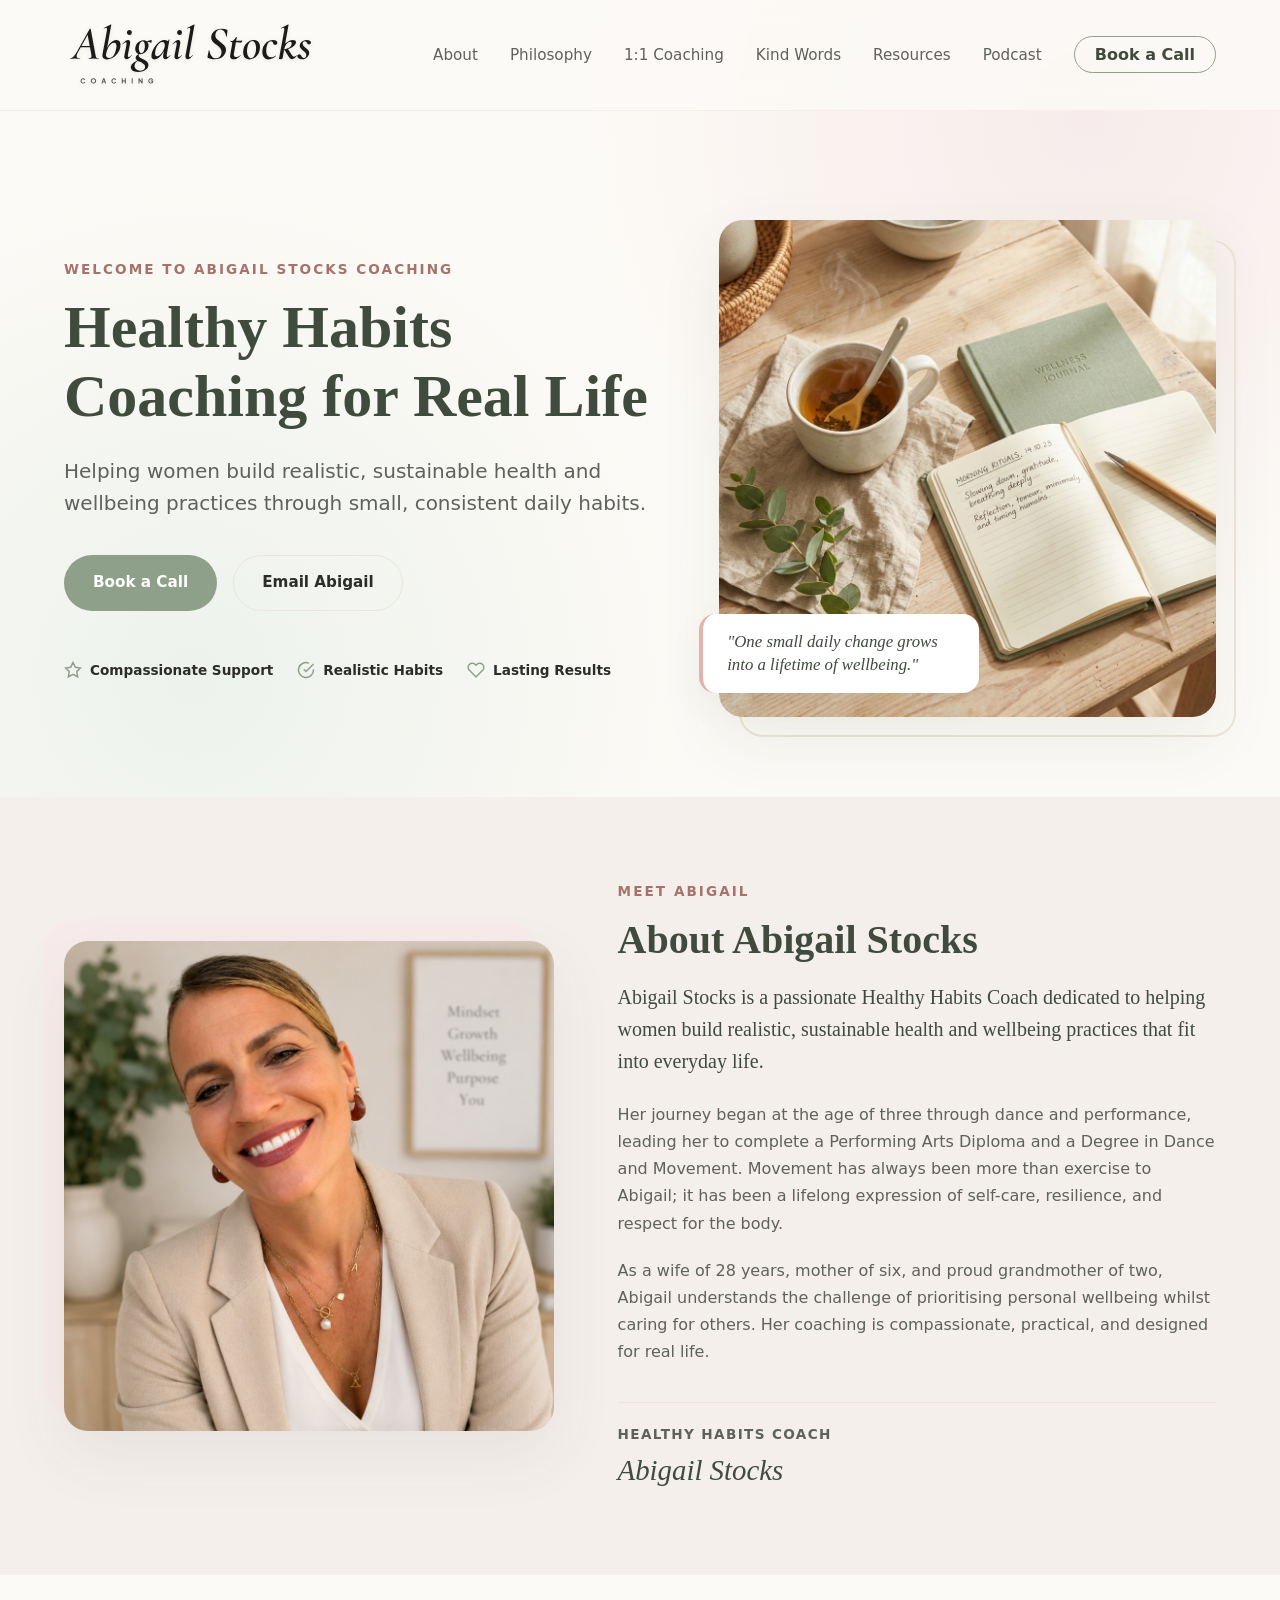
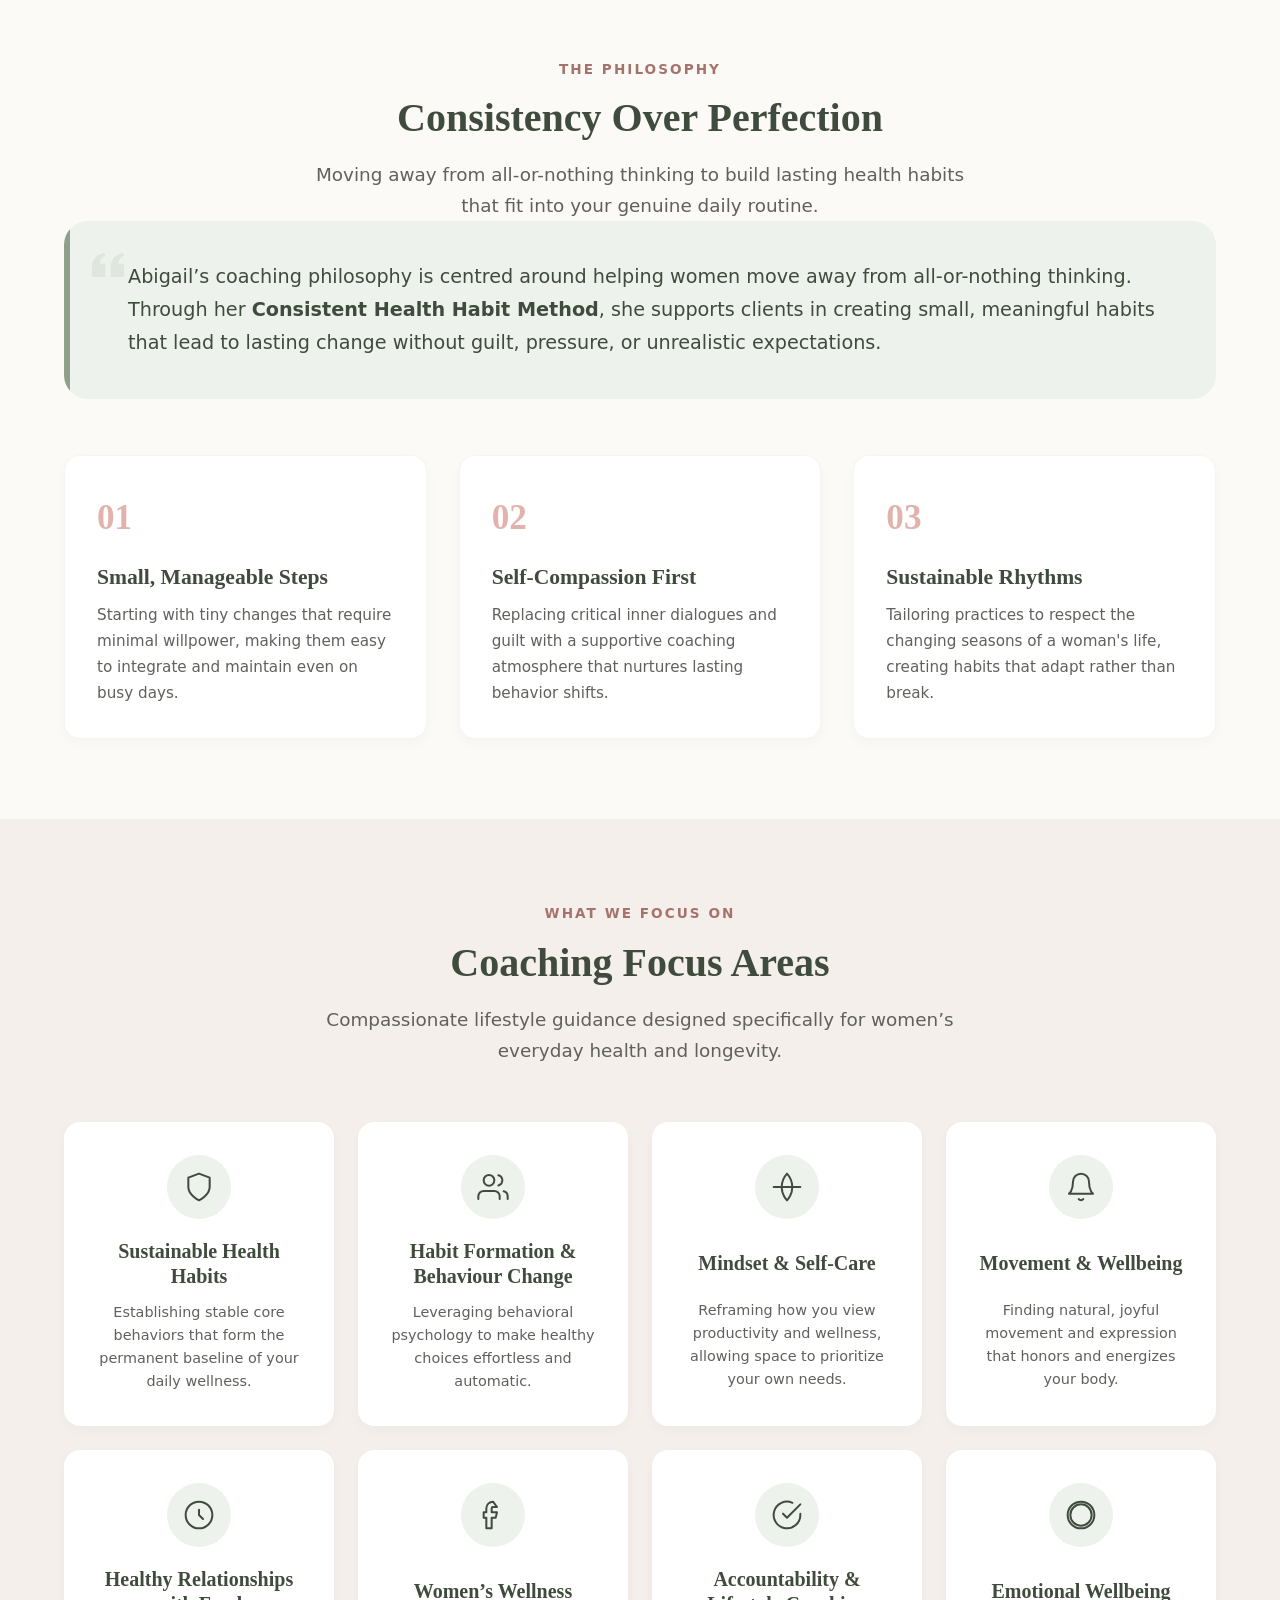
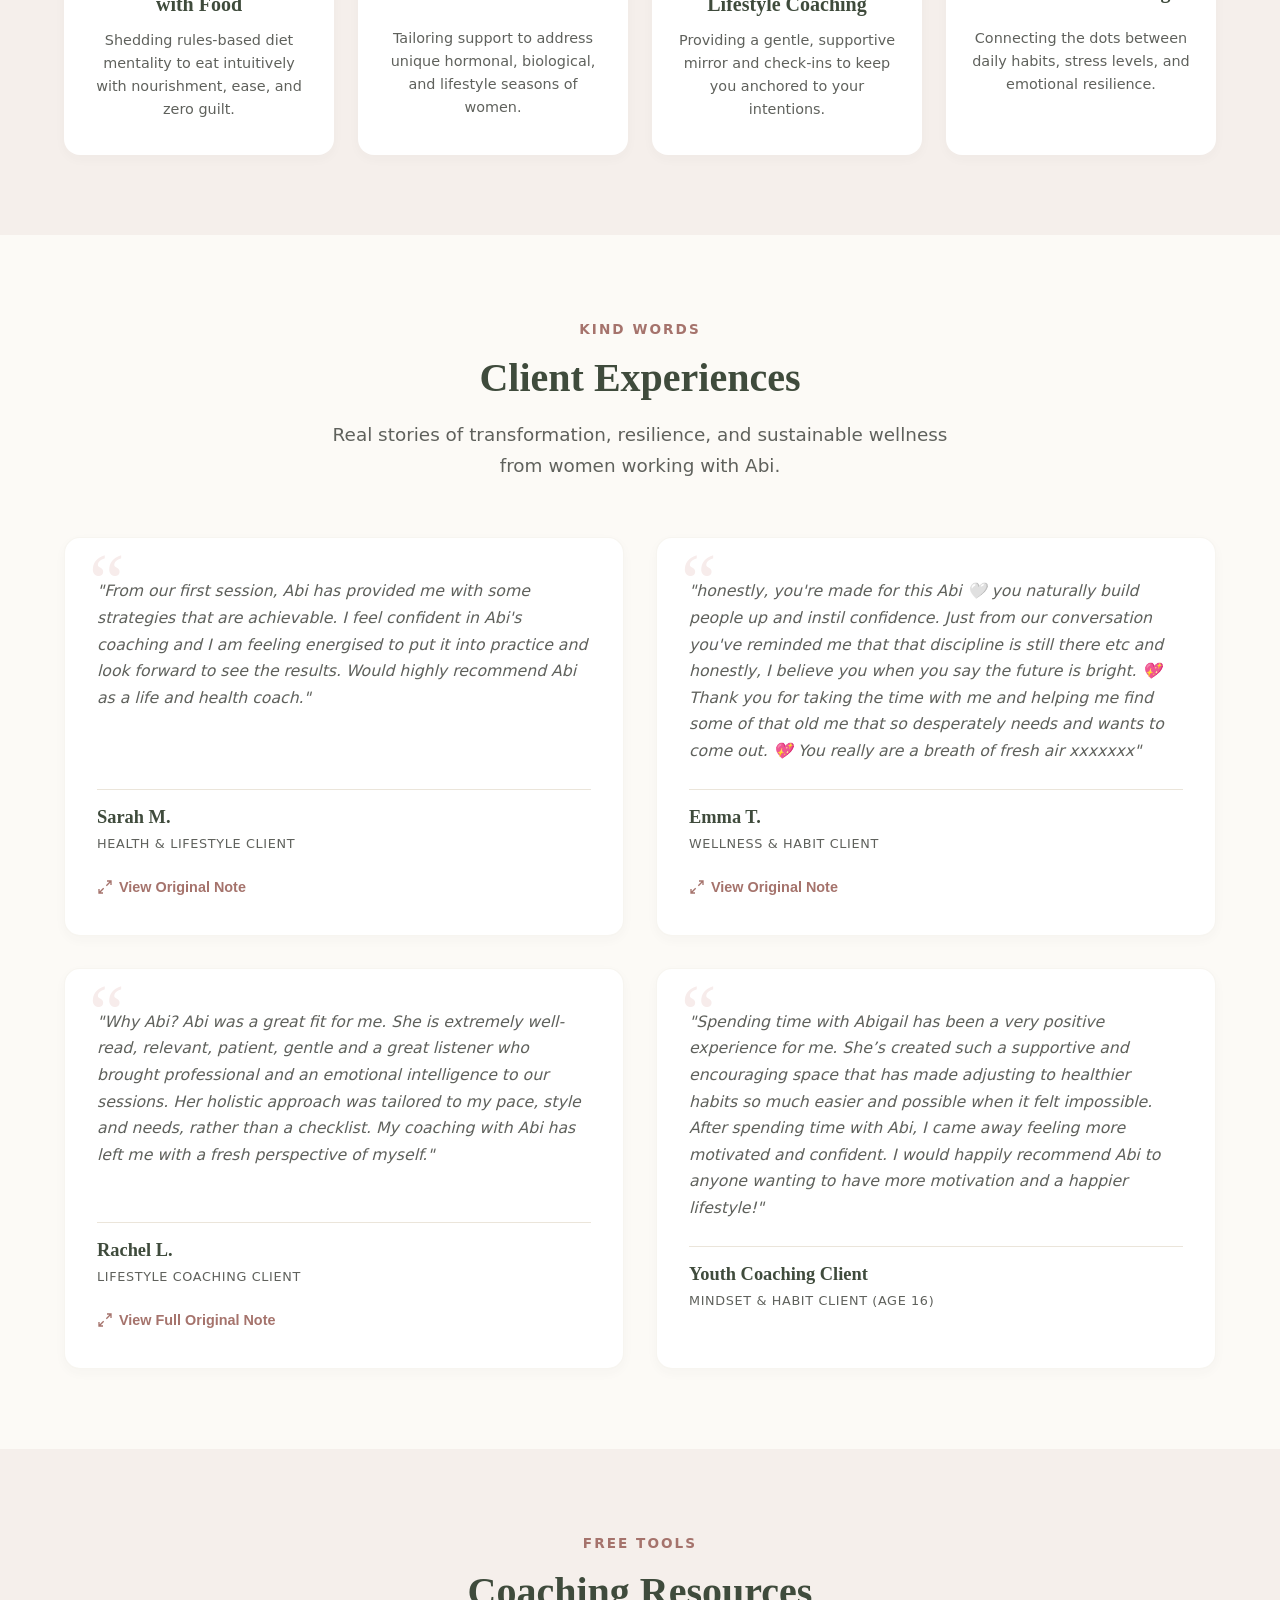
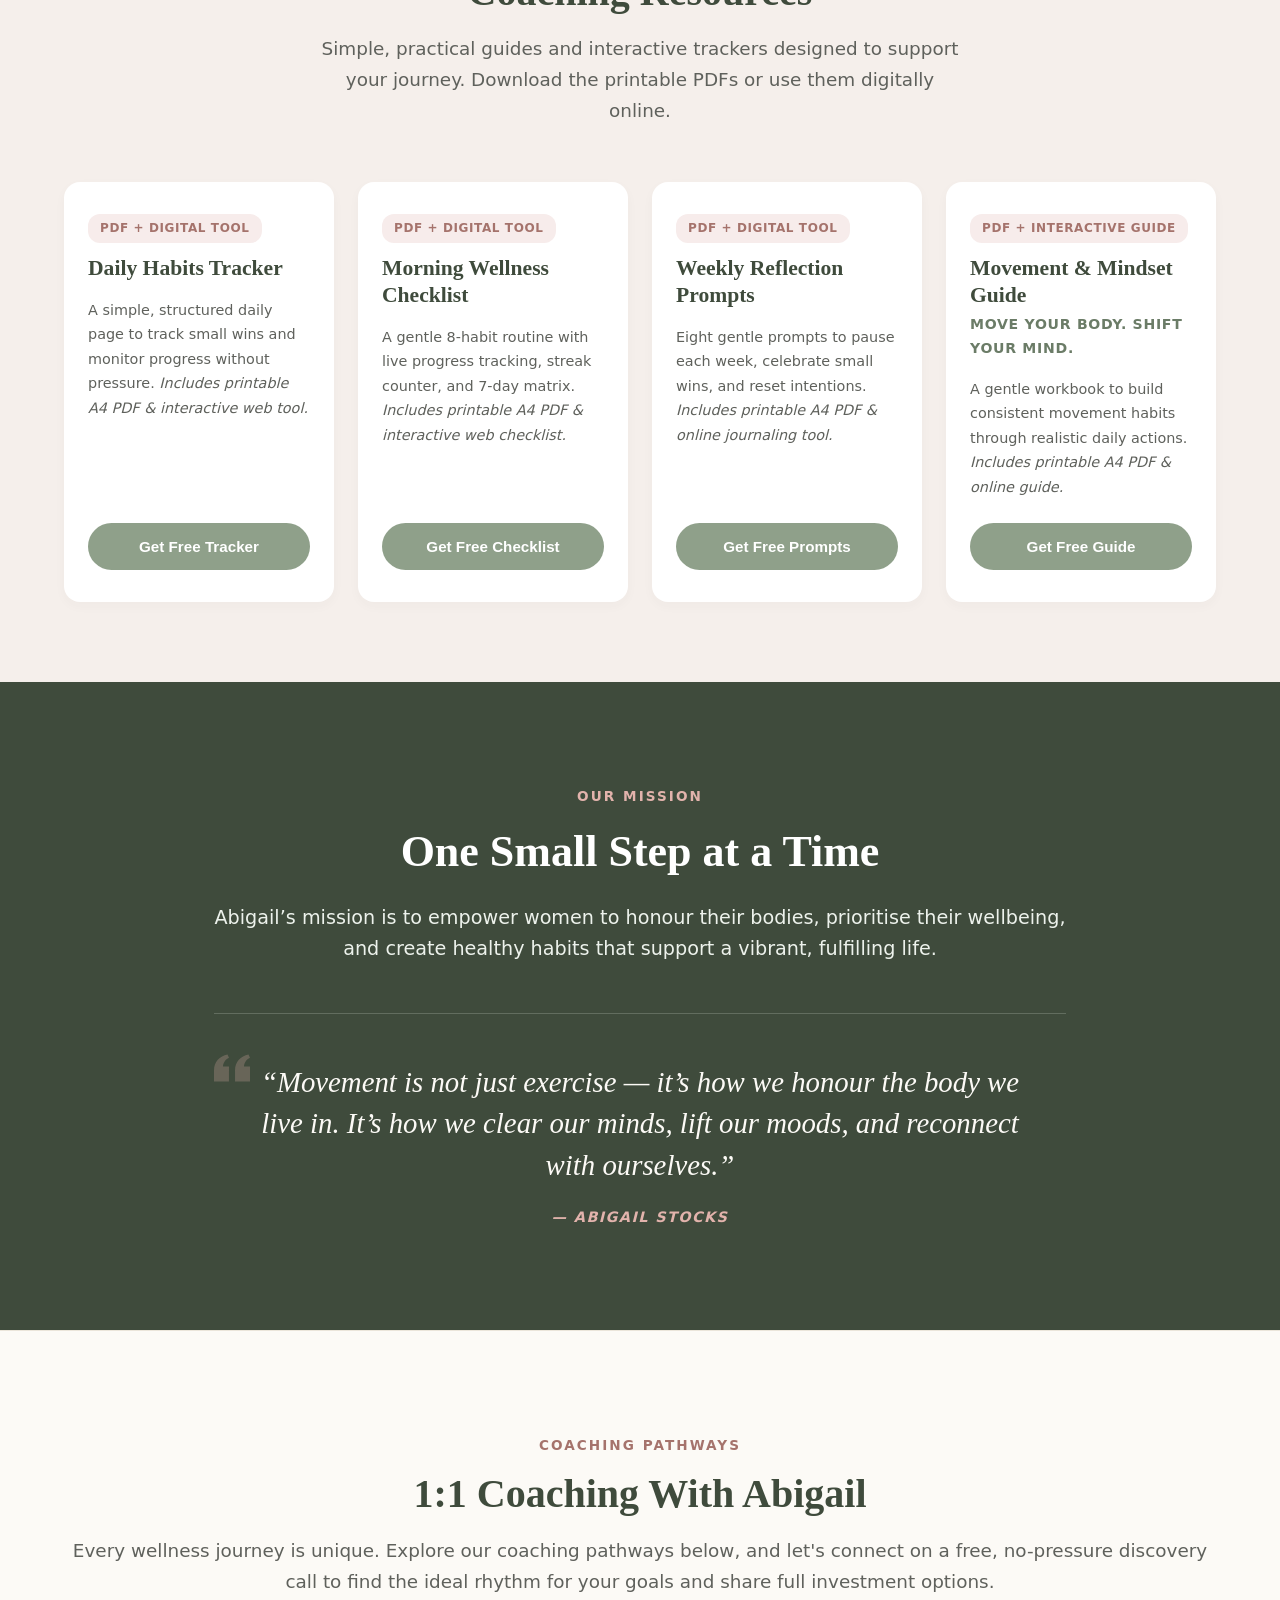
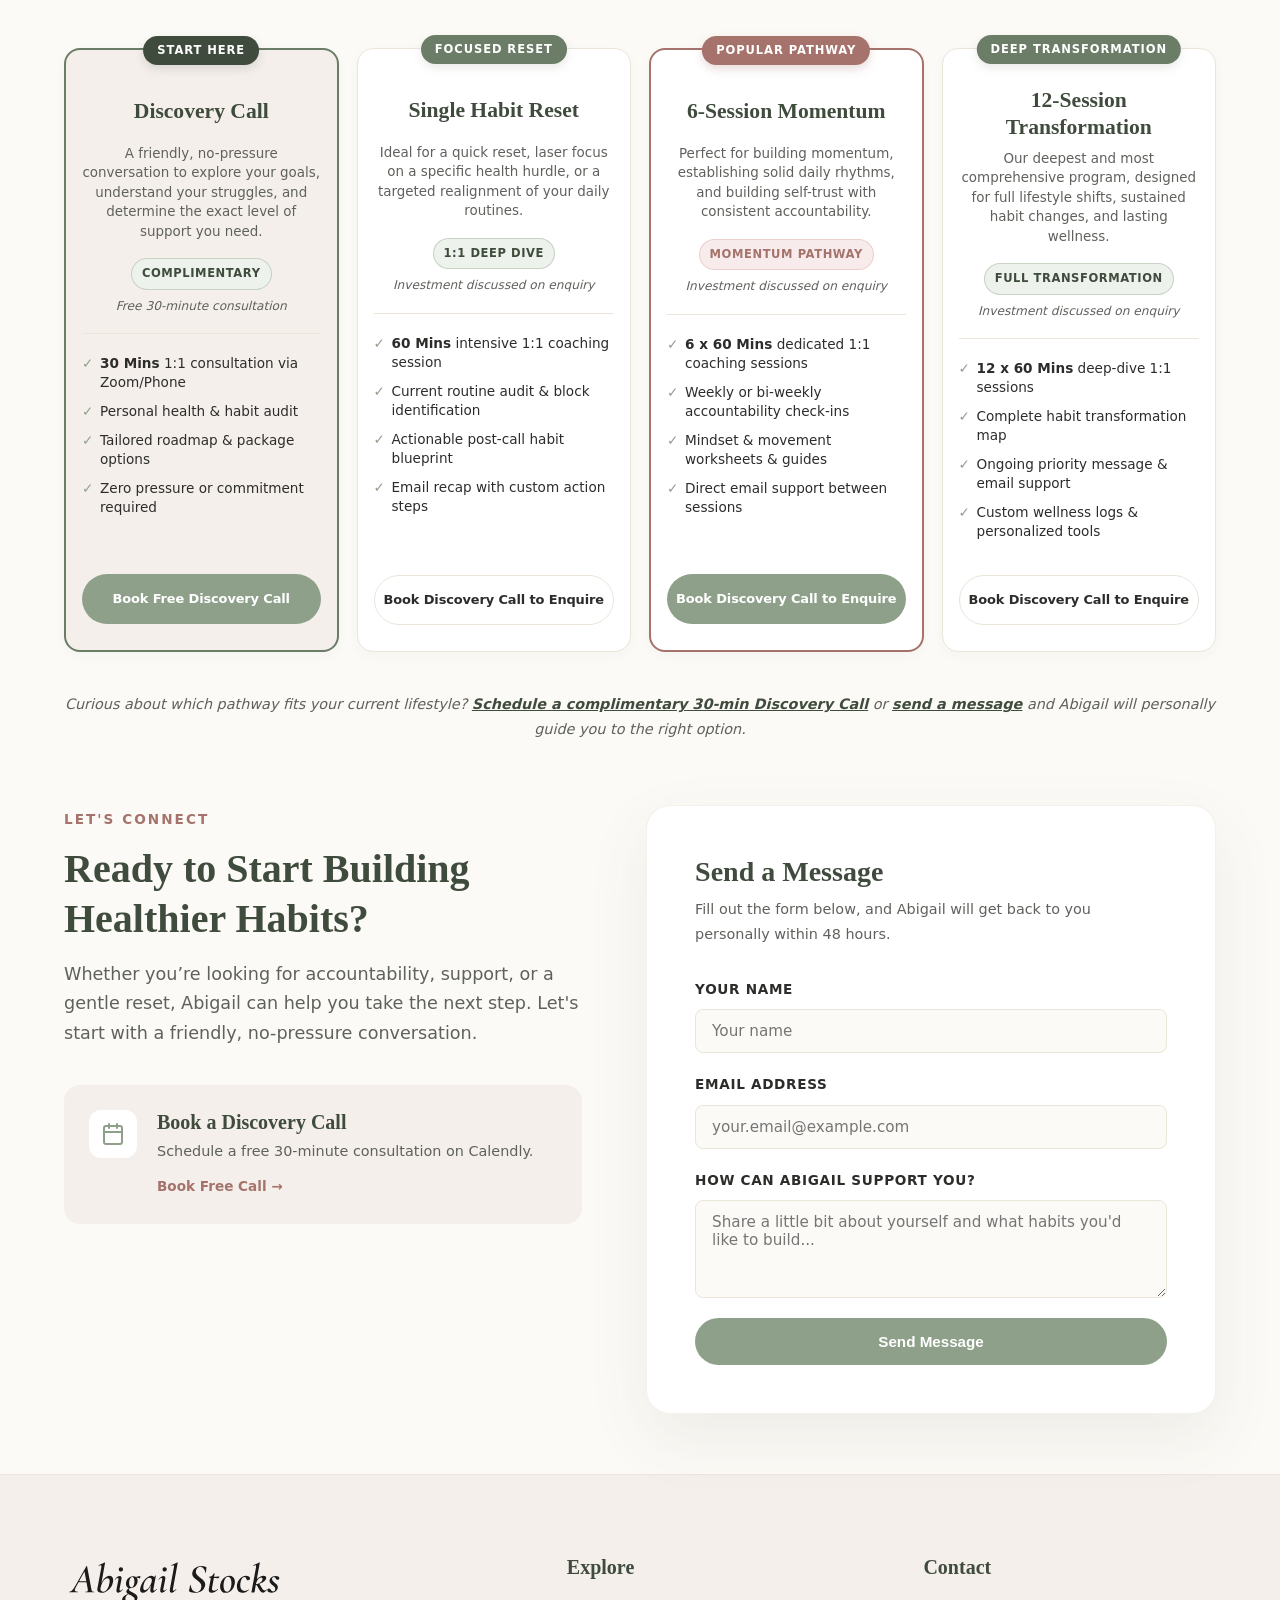
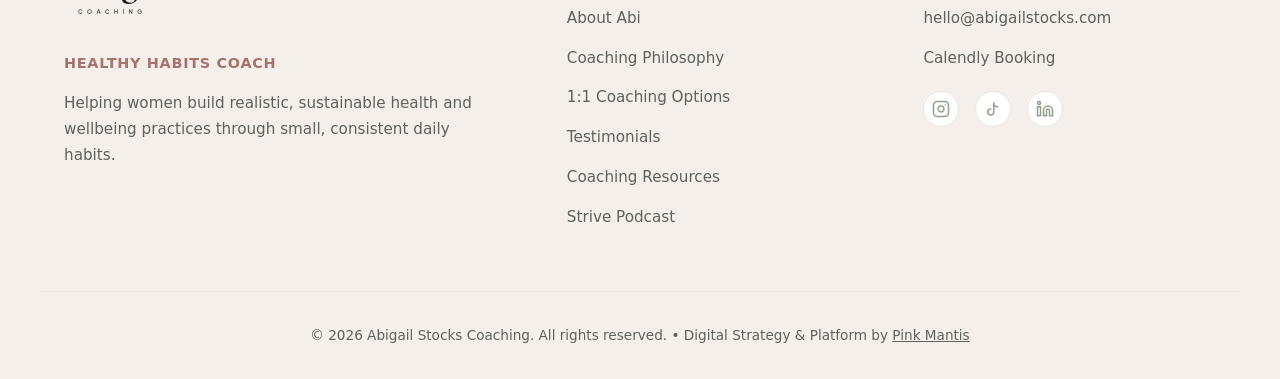
==== index.html @ 39a19e16 "Redesign download modal success state with clean centered layout and stacked action buttons" ====
<!DOCTYPE html>
<html lang="en">

<head>
    <meta charset="UTF-8">
    <meta name="viewport" content="width=device-width, initial-scale=1.0">
    <meta name="description"
        content="Healthy Habits Coaching for Real Life. Helping women build realistic, sustainable health and wellbeing practices through small, consistent daily habits. Book a free call with Abigail Stocks.">
    <meta name="keywords"
        content="Healthy Habits Coach, Women Wellness UK, Habit Coaching, Sustainable Wellbeing, Lifestyle Coaching Abigail Stocks">
    <title>Abigail Stocks | Healthy Habits Coach</title>

    <!-- Canonical URL -->
    <link rel="canonical" href="https://abigailstocks.com/">

    <!-- Open Graph / Social Media Sharing -->
    <meta property="og:type" content="website">
    <meta property="og:url" content="https://abigailstocks.com/">
    <meta property="og:title" content="Abigail Stocks | Healthy Habits Coach">
    <meta property="og:description"
        content="Healthy Habits Coaching for Real Life. Helping women build realistic, sustainable health and wellbeing practices through small, consistent daily habits.">
    <meta property="og:image" content="https://abigailstocks.com/assets/abigail_actual.jpg">

    <!-- Twitter Card -->
    <meta name="twitter:card" content="summary_large_image">
    <meta name="twitter:title" content="Abigail Stocks | Healthy Habits Coach">
    <meta name="twitter:description"
        content="Healthy Habits Coaching for Real Life. Helping women build realistic, sustainable health and wellbeing practices through small, consistent daily habits.">
    <meta name="twitter:image" content="https://abigailstocks.com/assets/abigail_actual.jpg">

    <!-- Favicon Icons -->
    <link rel="icon" type="image/svg+xml" href="assets/logo-monogram-as.svg">
    <link rel="apple-touch-icon" href="assets/logo-monogram-as.svg">

    <!-- Google tag (gtag.js) GA4 -->
    <script async src="https://www.googletagmanager.com/gtag/js?id=G-WWPVFZ5XTC"></script>
    <script>
        window.dataLayer = window.dataLayer || [];
        function gtag() { dataLayer.push(arguments); }
        gtag('js', new Date());

        gtag('config', 'G-WWPVFZ5XTC');
    </script>

    <!-- Content Security Policy -->
    <meta http-equiv="Content-Security-Policy"
        content="default-src 'self'; script-src 'self' 'unsafe-inline' https://www.googletagmanager.com; style-src 'self' 'unsafe-inline' https://fonts.googleapis.com; font-src 'self' https://fonts.gstatic.com; img-src 'self' data: https:; connect-src 'self' https://formsubmit.co https://*.google-analytics.com https://*.analytics.google.com https://*.googletagmanager.com;">

    <!-- Schema.org Structured Data -->
    <script type="application/ld+json">
    {
      "@context": "https://schema.org",
      "@type": "ProfessionalService",
      "name": "Abigail Stocks Coaching",
      "image": "https://abigailstocks.com/assets/abigail_actual.jpg",
      "@id": "https://abigailstocks.com/#service",
      "url": "https://abigailstocks.com/",
      "telephone": "",
      "priceRange": "£0 - £780",
      "address": {
        "@type": "PostalAddress",
        "addressCountry": "UK"
      },
      "description": "Healthy Habits Coaching for Real Life. Helping women build realistic, sustainable health and wellbeing practices through small, consistent daily habits."
    }
    </script>

    <!-- Google Fonts -->
    <link rel="preconnect" href="https://fonts.googleapis.com">
    <link rel="preconnect" href="https://fonts.gstatic.com" crossorigin>
    <link
        href="https://fonts.googleapis.com/css2?family=Cormorant+Garamond:ital,wght@0,300;0,400;0,500;0,600;0,700;1,400&family=Plus+Jakarta+Sans:wght@300;400;500;600;700&display=swap"
        rel="stylesheet">

    <!-- Stylesheet -->
    <link rel="stylesheet" href="style.css?v=1.2">
</head>

<body>

    <!-- Header Navigation -->
    <header class="site-header">
        <div class="header-container">
            <a href="#" class="logo-area" aria-label="Abigail Stocks Coaching - Home">
                <img src="assets/logo-jody-moore-style.svg" alt="abigail stocks COACHING" class="logo-img"
                    style="height: 78px; width: auto; display: block;">
            </a>

            <button class="nav-toggle" aria-label="Toggle Navigation Menu" aria-expanded="false"
                aria-controls="primary-navigation">
                <span class="hamburger-bar"></span>
                <span class="hamburger-bar"></span>
                <span class="hamburger-bar"></span>
            </button>

            <nav id="primary-navigation" class="nav-menu">
                <ul class="nav-list">
                    <li><a href="#about" class="nav-link">About</a></li>
                    <li><a href="#philosophy" class="nav-link">Philosophy</a></li>
                    <li><a href="#pricing" class="nav-link">1:1 Coaching</a></li>
                    <li><a href="#testimonials" class="nav-link">Kind Words</a></li>
                    <li><a href="#resources" class="nav-link">Resources</a></li>
                    <li><a href="podcast.html" class="nav-link">Podcast</a></li>
                    <li><a href="https://calendly.com/hello-abigailstocks/30min" target="_blank" rel="noopener"
                            class="nav-btn-outline">Book a Call</a></li>
                </ul>
            </nav>
        </div>
    </header>

    <main>

        <!-- Hero Section -->
        <section id="hero" class="hero-section">
            <div class="section-container hero-grid">
                <div class="hero-content">
                    <span class="section-tag">Welcome to Abigail Stocks Coaching</span>
                    <h1 class="hero-title">Healthy Habits Coaching for Real Life</h1>
                    <p class="hero-subtitle">Helping women build realistic, sustainable health and wellbeing practices
                        through small, consistent daily habits.</p>
                    <div class="hero-actions">
                        <a href="https://calendly.com/hello-abigailstocks/30min" target="_blank" rel="noopener"
                            class="btn btn-primary">Book a Call</a>
                        <a href="#contact" class="btn btn-secondary">Email Abigail</a>
                    </div>
                    <div class="hero-badges">
                        <div class="hero-badge">
                            <svg class="badge-icon" viewBox="0 0 24 24" fill="none" stroke="currentColor"
                                stroke-width="2">
                                <path
                                    d="M12 2l3.09 6.26L22 9.27l-5 4.87 1.18 6.88L12 17.77l-6.18 3.25L7 14.14 2 9.27l6.91-1.01L12 2z" />
                            </svg>
                            <span>Compassionate Support</span>
                        </div>
                        <div class="hero-badge">
                            <svg class="badge-icon" viewBox="0 0 24 24" fill="none" stroke="currentColor"
                                stroke-width="2">
                                <path d="M22 11.08V12a10 10 0 1 1-5.93-9.14" />
                                <polyline points="22 4 12 14.01 9 11.01" />
                            </svg>
                            <span>Realistic Habits</span>
                        </div>
                        <div class="hero-badge">
                            <svg class="badge-icon" viewBox="0 0 24 24" fill="none" stroke="currentColor"
                                stroke-width="2">
                                <path
                                    d="M20.84 4.61a5.5 5.5 0 0 0-7.78 0L12 5.67l-1.06-1.06a5.5 5.5 0 0 0-7.78 7.78l1.06 1.06L12 21.23l7.78-7.78 1.06-1.06a5.5 5.5 0 0 0 0-7.78z" />
                            </svg>
                            <span>Lasting Results</span>
                        </div>
                    </div>
                </div>

                <div class="hero-visual">
                    <div class="image-wrapper visual-deco">
                        <img src="assets/wellness.png"
                            alt="A quiet morning layout containing a cup of tea, open journal, and fresh eucalyptus"
                            class="hero-img">
                        <div class="floating-quote">
                            <p class="float-quote-text">"One small daily change grows into a lifetime of wellbeing."</p>
                        </div>
                    </div>
                </div>
            </div>
        </section>

        <!-- About Section -->
        <section id="about" class="about-section">
            <div class="section-container about-grid">
                <div class="about-visual">
                    <div class="image-wrapper about-image-deco">
                        <img src="assets/abigail_actual.jpg"
                            alt="Portrait of Abigail Stocks smiling warmly in a light sunlit room" class="about-img">
                    </div>
                </div>
                <div class="about-content">
                    <span class="section-tag">Meet Abigail</span>
                    <h2 class="section-title">About Abigail Stocks</h2>
                    <p class="about-lead">Abigail Stocks is a passionate Healthy Habits Coach dedicated to helping women
                        build realistic, sustainable health and wellbeing practices that fit into everyday life.</p>
                    <p class="about-text">Her journey began at the age of three through dance and performance, leading
                        her to complete a Performing Arts Diploma and a Degree in Dance and Movement. Movement has
                        always been more than exercise to Abigail; it has been a lifelong expression of self-care,
                        resilience, and respect for the body.</p>
                    <p class="about-text">As a wife of 28 years, mother of six, and proud grandmother of two, Abigail
                        understands the challenge of prioritising personal wellbeing whilst caring for others. Her
                        coaching is compassionate, practical, and designed for real life.</p>

                    <div class="about-signature">
                        <p class="sig-title">Healthy Habits Coach</p>
                        <p class="sig-name">Abigail Stocks</p>
                    </div>
                </div>
            </div>
        </section>

        <!-- Coaching Philosophy -->
        <section id="philosophy" class="philosophy-section">
            <div class="section-container">
                <div class="section-header text-center">
                    <span class="section-tag">The Philosophy</span>
                    <h2 class="section-title">Consistency Over Perfection</h2>
                    <p class="section-subtitle max-w-md">Moving away from all-or-nothing thinking to build lasting
                        health habits that fit into your genuine daily routine.</p>
                </div>

                <div class="philosophy-highlight-box">
                    <div class="highlight-content">
                        <svg class="quote-symbol" viewBox="0 0 24 24" fill="currentColor">
                            <path
                                d="M14.017 21v-7.391c0-5.704 3.731-9.57 8.983-10.609l.995 2.151c-2.432.917-3.995 3.638-3.995 5.849h4v10h-9.983zm-14.017 0v-7.391c0-5.704 3.748-9.57 9-10.609l.996 2.151c-2.433.917-3.996 3.638-3.996 5.849h3.983v10h-9.983z" />
                        </svg>
                        <p class="highlight-text">Abigail’s coaching philosophy is centred around helping women move
                            away from all-or-nothing thinking. Through her <strong>Consistent Health Habit
                                Method</strong>, she supports clients in creating small, meaningful habits that lead to
                            lasting change without guilt, pressure, or unrealistic expectations.</p>
                    </div>
                </div>

                <div class="method-grid">
                    <div class="method-card">
                        <div class="method-num">01</div>
                        <h3 class="method-title">Small, Manageable Steps</h3>
                        <p class="method-desc">Starting with tiny changes that require minimal willpower, making them
                            easy to integrate and maintain even on busy days.</p>
                    </div>
                    <div class="method-card">
                        <div class="method-num">02</div>
                        <h3 class="method-title">Self-Compassion First</h3>
                        <p class="method-desc">Replacing critical inner dialogues and guilt with a supportive coaching
                            atmosphere that nurtures lasting behavior shifts.</p>
                    </div>
                    <div class="method-card">
                        <div class="method-num">03</div>
                        <h3 class="method-title">Sustainable Rhythms</h3>
                        <p class="method-desc">Tailoring practices to respect the changing seasons of a woman's life,
                            creating habits that adapt rather than break.</p>
                    </div>
                </div>
            </div>
        </section>

        <!-- Core Focus Areas -->
        <section id="focus" class="focus-section">
            <div class="section-container">
                <div class="section-header text-center">
                    <span class="section-tag">What We Focus On</span>
                    <h2 class="section-title">Coaching Focus Areas</h2>
                    <p class="section-subtitle max-w-md">Compassionate lifestyle guidance designed specifically for
                        women’s everyday health and longevity.</p>
                </div>

                <div class="focus-grid">
                    <!-- Card 1 -->
                    <div class="focus-card">
                        <div class="focus-icon-wrapper">
                            <svg class="focus-icon" viewBox="0 0 24 24" fill="none" stroke="currentColor"
                                stroke-width="1.5" stroke-linecap="round" stroke-linejoin="round">
                                <path d="M12 22s8-4 8-10V5l-8-3-8 3v7c0 6 8 10 8 10z" />
                            </svg>
                        </div>
                        <h3 class="focus-title">Sustainable Health Habits</h3>
                        <p class="focus-desc">Establishing stable core behaviors that form the permanent baseline of
                            your daily wellness.</p>
                    </div>

                    <!-- Card 2 -->
                    <div class="focus-card">
                        <div class="focus-icon-wrapper">
                            <svg class="focus-icon" viewBox="0 0 24 24" fill="none" stroke="currentColor"
                                stroke-width="1.5" stroke-linecap="round" stroke-linejoin="round">
                                <path d="M17 21v-2a4 4 0 0 0-4-4H5a4 4 0 0 0-4 4v2" />
                                <circle cx="9" cy="7" r="4" />
                                <path d="M23 21v-2a4 4 0 0 0-3-3.87" />
                                <path d="M16 3.13a4 4 0 0 1 0 7.75" />
                            </svg>
                        </div>
                        <h3 class="focus-title">Habit Formation & Behaviour Change</h3>
                        <p class="focus-desc">Leveraging behavioral psychology to make healthy choices effortless and
                            automatic.</p>
                    </div>

                    <!-- Card 3 -->
                    <div class="focus-card">
                        <div class="focus-icon-wrapper">
                            <svg class="focus-icon" viewBox="0 0 24 24" fill="none" stroke="currentColor"
                                stroke-width="1.5" stroke-linecap="round" stroke-linejoin="round">
                                <path
                                    d="M12 2a15.3 15.3 0 0 1 4 10 15.3 15.3 0 0 1-4 10 15.3 15.3 0 0 1-4-10 15.3 15.3 0 0 1 4-10z" />
                                <path d="M2 12h20" />
                            </svg>
                        </div>
                        <h3 class="focus-title">Mindset & Self-Care</h3>
                        <p class="focus-desc">Reframing how you view productivity and wellness, allowing space to
                            prioritize your own needs.</p>
                    </div>

                    <!-- Card 4 -->
                    <div class="focus-card">
                        <div class="focus-icon-wrapper">
                            <svg class="focus-icon" viewBox="0 0 24 24" fill="none" stroke="currentColor"
                                stroke-width="1.5" stroke-linecap="round" stroke-linejoin="round">
                                <path d="M18 8A6 6 0 0 0 6 8c0 7-3 9-3 9h18s-3-2-3-9" />
                                <path d="M13.73 21a2 2 0 0 1-3.46 0" />
                            </svg>
                        </div>
                        <h3 class="focus-title">Movement & Wellbeing</h3>
                        <p class="focus-desc">Finding natural, joyful movement and expression that honors and energizes
                            your body.</p>
                    </div>

                    <!-- Card 5 -->
                    <div class="focus-card">
                        <div class="focus-icon-wrapper">
                            <svg class="focus-icon" viewBox="0 0 24 24" fill="none" stroke="currentColor"
                                stroke-width="1.5" stroke-linecap="round" stroke-linejoin="round">
                                <circle cx="12" cy="12" r="10" />
                                <path d="M12 8v4l3 3" />
                            </svg>
                        </div>
                        <h3 class="focus-title">Healthy Relationships with Food</h3>
                        <p class="focus-desc">Shedding rules-based diet mentality to eat intuitively with nourishment,
                            ease, and zero guilt.</p>
                    </div>

                    <!-- Card 6 -->
                    <div class="focus-card">
                        <div class="focus-icon-wrapper">
                            <svg class="focus-icon" viewBox="0 0 24 24" fill="none" stroke="currentColor"
                                stroke-width="1.5" stroke-linecap="round" stroke-linejoin="round">
                                <path d="M12 2a5 5 0 0 0-5 5v3H5v4h2v8h4v-8h3l1-4h-4V7a1 1 0 0 1 1-1h3z" />
                            </svg>
                        </div>
                        <h3 class="focus-title">Women’s Wellness</h3>
                        <p class="focus-desc">Tailoring support to address unique hormonal, biological, and lifestyle
                            seasons of women.</p>
                    </div>

                    <!-- Card 7 -->
                    <div class="focus-card">
                        <div class="focus-icon-wrapper">
                            <svg class="focus-icon" viewBox="0 0 24 24" fill="none" stroke="currentColor"
                                stroke-width="1.5" stroke-linecap="round" stroke-linejoin="round">
                                <path d="M22 11.08V12a10 10 0 1 1-5.93-9.14" />
                                <polyline points="22 4 12 14.01 9 11.01" />
                            </svg>
                        </div>
                        <h3 class="focus-title">Accountability & Lifestyle Coaching</h3>
                        <p class="focus-desc">Providing a gentle, supportive mirror and check-ins to keep you anchored
                            to your intentions.</p>
                    </div>

                    <!-- Card 8 -->
                    <div class="focus-card">
                        <div class="focus-icon-wrapper">
                            <svg class="focus-icon" viewBox="0 0 24 24" fill="none" stroke="currentColor"
                                stroke-width="1.5" stroke-linecap="round" stroke-linejoin="round">
                                <path d="M12 2a10 10 0 1 0 10 10A10 10 0 0 0 12 2zm0 18a8 8 0 1 1 8-8 8 8 0 0 1-8 8z" />
                            </svg>
                        </div>
                        <h3 class="focus-title">Emotional Wellbeing</h3>
                        <p class="focus-desc">Connecting the dots between daily habits, stress levels, and emotional
                            resilience.</p>
                    </div>
                </div>
            </div>
        </section>

        <!-- Testimonials Section -->
        <section id="testimonials" class="testimonials-section">
            <div class="section-container">
                <div class="section-header text-center">
                    <span class="section-tag">Kind Words</span>
                    <h2 class="section-title">Client Experiences</h2>
                    <p class="section-subtitle max-w-md">Real stories of transformation, resilience, and sustainable
                        wellness from women working with Abi.</p>
                </div>

                <div class="testimonials-grid">
                    <!-- Testimonial 1 -->
                    <div class="testimonial-card">
                        <div class="quote-icon">“</div>
                        <p class="testimonial-quote">"From our first session, Abi has provided me with some strategies
                            that are achievable. I feel confident in Abi's coaching and I am feeling energised to put it
                            into practice and look forward to see the results. Would highly recommend Abi as a life and
                            health coach."</p>
                        <div class="testimonial-author">
                            <div class="author-info">
                                <h4 class="author-name">Sarah M.</h4>
                                <span class="author-role">Health & Lifestyle Client</span>
                            </div>
                        </div>
                        <button class="btn-text open-lightbox" data-image="assets/testimonial-1.jpg"
                            aria-label="View original testimonial screenshot for Sarah M.">
                            <svg class="btn-icon" viewBox="0 0 24 24" fill="none" stroke="currentColor"
                                stroke-width="2">
                                <path d="M15 3h6v6M9 21H3v-6M21 3l-7 7M3 21l7-7" />
                            </svg>
                            View Original Note
                        </button>
                    </div>

                    <!-- Testimonial 2 -->
                    <div class="testimonial-card">
                        <div class="quote-icon">“</div>
                        <p class="testimonial-quote">"honestly, you're made for this Abi 🤍 you naturally build people
                            up and instil confidence. Just from our conversation you've reminded me that that discipline
                            is still there etc and honestly, I believe you when you say the future is bright. 💖 Thank
                            you for taking the time with me and helping me find some of that old me that so desperately
                            needs and wants to come out. 💖 You really are a breath of fresh air xxxxxxx"</p>
                        <div class="testimonial-author">
                            <div class="author-info">
                                <h4 class="author-name">Emma T.</h4>
                                <span class="author-role">Wellness & Habit Client</span>
                            </div>
                        </div>
                        <button class="btn-text open-lightbox" data-image="assets/testimonial-2.jpg"
                            aria-label="View original testimonial screenshot for Emma T.">
                            <svg class="btn-icon" viewBox="0 0 24 24" fill="none" stroke="currentColor"
                                stroke-width="2">
                                <path d="M15 3h6v6M9 21H3v-6M21 3l-7 7M3 21l7-7" />
                            </svg>
                            View Original Note
                        </button>
                    </div>

                    <!-- Testimonial 3 -->
                    <div class="testimonial-card">
                        <div class="quote-icon">“</div>
                        <p class="testimonial-quote">"Why Abi? Abi was a great fit for me. She is extremely well-read,
                            relevant, patient, gentle and a great listener who brought professional and an emotional
                            intelligence to our sessions. Her holistic approach was tailored to my pace, style and
                            needs, rather than a checklist. My coaching with Abi has left me with a fresh perspective of
                            myself."</p>
                        <div class="testimonial-author">
                            <div class="author-info">
                                <h4 class="author-name">Rachel L.</h4>
                                <span class="author-role">Lifestyle Coaching Client</span>
                            </div>
                        </div>
                        <button class="btn-text open-lightbox" data-image="assets/testimonial-3.jpg"
                            aria-label="View original testimonial screenshot for Rachel L.">
                            <svg class="btn-icon" viewBox="0 0 24 24" fill="none" stroke="currentColor"
                                stroke-width="2">
                                <path d="M15 3h6v6M9 21H3v-6M21 3l-7 7M3 21l7-7" />
                            </svg>
                            View Full Original Note
                        </button>
                    </div>

                    <!-- Testimonial 4 -->
                    <div class="testimonial-card">
                        <div class="quote-icon">“</div>
                        <p class="testimonial-quote">"Spending time with Abigail has been a very positive experience for
                            me. She’s created such a supportive and encouraging space that has made adjusting to
                            healthier habits so much easier and possible when it felt impossible. After spending time
                            with Abi, I came away feeling more motivated and confident. I would happily recommend Abi to
                            anyone wanting to have more motivation and a happier lifestyle!"</p>
                        <div class="testimonial-author">
                            <div class="author-info">
                                <h4 class="author-name">Youth Coaching Client</h4>
                                <span class="author-role">Mindset &amp; Habit Client (Age 16)</span>
                            </div>
                        </div>
                    </div>
                </div>
            </div>
        </section>

        <!-- Coaching Resources Section -->
        <section id="resources" class="resources-section">
            <div class="section-container">
                <div class="section-header text-center">
                    <span class="section-tag">Free Tools</span>
                    <h2 class="section-title">Coaching Resources</h2>
                    <p class="section-subtitle max-w-md">Simple, practical guides and interactive trackers designed to support your journey. Download the printable PDFs or use them digitally online.</p>
                </div>

                <div class="resources-grid">
                    <!-- Card 1 -->
                    <div class="resource-card">
                        <div class="resource-badge">PDF + Digital Tool</div>
                        <h3 class="resource-title">Daily Habits Tracker</h3>
                        <p class="resource-desc">A simple, structured daily page to track small wins and monitor progress without pressure. <em>Includes printable A4 PDF & interactive web tool.</em></p>
                        <button class="btn btn-primary resource-download-btn"
                            data-resource="Daily Habits Tracker">Get Free Tracker</button>
                    </div>

                    <!-- Card 2 -->
                    <div class="resource-card">
                        <div class="resource-badge">PDF + Digital Tool</div>
                        <h3 class="resource-title">Morning Wellness Checklist</h3>
                        <p class="resource-desc">A gentle 8-habit routine with live progress tracking, streak counter, and 7-day matrix. <em>Includes printable A4 PDF & interactive web checklist.</em></p>
                        <button class="btn btn-primary resource-download-btn"
                            data-resource="Morning Wellness Checklist">Get Free Checklist</button>
                    </div>

                    <!-- Card 3 -->
                    <div class="resource-card">
                        <div class="resource-badge">PDF + Digital Tool</div>
                        <h3 class="resource-title">Weekly Reflection Prompts</h3>
                        <p class="resource-desc">Eight gentle prompts to pause each week, celebrate small wins, and reset intentions. <em>Includes printable A4 PDF & online journaling tool.</em></p>
                        <button class="btn btn-primary resource-download-btn"
                            data-resource="Weekly Reflection Prompts">Get Free Prompts</button>
                    </div>

                    <!-- Card 4 -->
                    <div class="resource-card">
                        <div class="resource-badge">PDF + Interactive Guide</div>
                        <h3 class="resource-title">Movement & Mindset Guide</h3>
                        <p class="resource-subtitle-card">Move Your Body. Shift Your Mind.</p>
                        <p class="resource-desc">A gentle workbook to build consistent movement habits through realistic daily actions. <em>Includes printable A4 PDF & online guide.</em></p>
                        <button class="btn btn-primary resource-download-btn"
                            data-resource="Movement & Mindset Guide">Get Free Guide</button>
                    </div>
                </div>
            </div>
        </section>

        <!-- Mission Section & Quote -->
        <section class="mission-section">
            <div class="mission-container">
                <div class="mission-content text-center">
                    <span class="mission-tag">Our Mission</span>
                    <h2 class="mission-title">One Small Step at a Time</h2>
                    <p class="mission-text">Abigail’s mission is to empower women to honour their bodies, prioritise
                        their wellbeing, and create healthy habits that support a vibrant, fulfilling life.</p>

                    <div class="mission-quote-block">
                        <svg class="mission-quote-icon" viewBox="0 0 24 24" fill="currentColor">
                            <path
                                d="M14.017 21v-7.391c0-5.704 3.731-9.57 8.983-10.609l.995 2.151c-2.432.917-3.995 3.638-3.995 5.849h4v10h-9.983zm-14.017 0v-7.391c0-5.704 3.748-9.57 9-10.609l.996 2.151c-2.433.917-3.996 3.638-3.996 5.849h3.983v10h-9.983z" />
                        </svg>
                        <blockquote class="mission-blockquote">
                            “Movement is not just exercise — it’s how we honour the body we live in. It’s how we clear
                            our minds, lift our moods, and reconnect with ourselves.”
                        </blockquote>
                        <cite class="mission-cite">— Abigail Stocks</cite>
                    </div>
                </div>
            </div>
        </section>

        <!-- Pricing / Coaching Investment Section -->
        <section id="pricing" class="pricing-section">
            <div class="section-container">
                <div class="text-center section-header">
                    <span class="section-tag">Coaching Pathways</span>
                    <h2 class="section-title">1:1 Coaching With Abigail</h2>
                    <p class="section-subtitle">Every wellness journey is unique. Explore our coaching pathways below,
                        and let's connect on a free, no-pressure discovery call to find the ideal rhythm for your goals
                        and share full investment options.</p>
                </div>

                <div class="pricing-grid">
                    <!-- Package 1: Discovery Call -->
                    <div class="pricing-card highlighted">
                        <div class="card-badge">Start Here</div>
                        <h3 class="pricing-card-title">Discovery Call</h3>
                        <p class="pricing-card-desc">A friendly, no-pressure conversation to explore your goals, understand your struggles, and determine the exact level of support you need.</p>
                        <div class="pricing-value-container">
                            <span class="price-discovery-badge">Complimentary</span>
                            <p class="price-disclosure-note">Free 30-minute consultation</p>
                        </div>
                        <ul class="pricing-features">
                            <li><strong>30 Mins</strong> 1:1 consultation via Zoom/Phone</li>
                            <li>Personal health & habit audit</li>
                            <li>Tailored roadmap & package options</li>
                            <li>Zero pressure or commitment required</li>
                        </ul>
                        <a href="https://calendly.com/hello-abigailstocks/30min" target="_blank" rel="noopener"
                            class="btn btn-primary btn-block">Book Free Discovery Call</a>
                    </div>

                    <!-- Package 2: Single Session -->
                    <div class="pricing-card">
                        <div class="card-badge badge-neutral">Focused Reset</div>
                        <h3 class="pricing-card-title">Single Habit Reset</h3>
                        <p class="pricing-card-desc">Ideal for a quick reset, laser focus on a specific health hurdle, or a targeted realignment of your daily routines.</p>
                        <div class="pricing-value-container">
                            <span class="price-discovery-badge">1:1 Deep Dive</span>
                            <p class="price-disclosure-note">Investment discussed on enquiry</p>
                        </div>
                        <ul class="pricing-features">
                            <li><strong>60 Mins</strong> intensive 1:1 coaching session</li>
                            <li>Current routine audit & block identification</li>
                            <li>Actionable post-call habit blueprint</li>
                            <li>Email recap with custom action steps</li>
                        </ul>
                        <a href="https://calendly.com/hello-abigailstocks/30min" target="_blank" rel="noopener"
                            class="btn btn-secondary btn-block">Book Discovery Call to Enquire</a>
                    </div>

                    <!-- Package 3: 6-Session Package -->
                    <div class="pricing-card popular">
                        <div class="card-badge">Popular Pathway</div>
                        <h3 class="pricing-card-title">6-Session Momentum</h3>
                        <p class="pricing-card-desc">Perfect for building momentum, establishing solid daily rhythms, and building self-trust with consistent accountability.</p>
                        <div class="pricing-value-container">
                            <span class="price-discovery-badge blush">Momentum Pathway</span>
                            <p class="price-disclosure-note">Investment discussed on enquiry</p>
                        </div>
                        <ul class="pricing-features">
                            <li><strong>6 x 60 Mins</strong> dedicated 1:1 coaching sessions</li>
                            <li>Weekly or bi-weekly accountability check-ins</li>
                            <li>Mindset & movement worksheets & guides</li>
                            <li>Direct email support between sessions</li>
                        </ul>
                        <a href="https://calendly.com/hello-abigailstocks/30min" target="_blank" rel="noopener"
                            class="btn btn-primary btn-block">Book Discovery Call to Enquire</a>
                    </div>

                    <!-- Package 4: 12-Session Package -->
                    <div class="pricing-card">
                        <div class="card-badge badge-neutral">Deep Transformation</div>
                        <h3 class="pricing-card-title">12-Session Transformation</h3>
                        <p class="pricing-card-desc">Our deepest and most comprehensive program, designed for full lifestyle shifts, sustained habit changes, and lasting wellness.</p>
                        <div class="pricing-value-container">
                            <span class="price-discovery-badge">Full Transformation</span>
                            <p class="price-disclosure-note">Investment discussed on enquiry</p>
                        </div>
                        <ul class="pricing-features">
                            <li><strong>12 x 60 Mins</strong> deep-dive 1:1 sessions</li>
                            <li>Complete habit transformation map</li>
                            <li>Ongoing priority message & email support</li>
                            <li>Custom wellness logs & personalized tools</li>
                        </ul>
                        <a href="https://calendly.com/hello-abigailstocks/30min" target="_blank" rel="noopener"
                            class="btn btn-secondary btn-block">Book Discovery Call to Enquire</a>
                    </div>
                </div>

                <div class="pricing-note text-center">
                    <p><em>Curious about which pathway fits your current lifestyle? <a
                                href="https://calendly.com/hello-abigailstocks/30min" target="_blank"
                                rel="noopener">Schedule a complimentary 30-min Discovery Call</a> or <a
                                href="#contact">send a message</a> and Abigail will personally guide you to the right
                            option.</em></p>
                </div>
            </div>
        </section>

        <!-- Contact Section -->
        <section id="contact" class="contact-section">
            <div class="section-container contact-grid">
                <div class="contact-info">
                    <span class="section-tag">Let's Connect</span>
                    <h2 class="section-title">Ready to Start Building Healthier Habits?</h2>
                    <p class="contact-desc">Whether you’re looking for accountability, support, or a gentle reset,
                        Abigail can help you take the next step. Let's start with a friendly, no-pressure conversation.
                    </p>

                    <div class="contact-options">
                        <a href="https://calendly.com/hello-abigailstocks/30min" target="_blank" rel="noopener"
                            class="contact-card">
                            <div class="contact-card-icon">
                                <svg viewBox="0 0 24 24" fill="none" stroke="currentColor" stroke-width="2"
                                    stroke-linecap="round" stroke-linejoin="round">
                                    <rect x="3" y="4" width="18" height="18" rx="2" ry="2" />
                                    <line x1="16" y1="2" x2="16" y2="6" />
                                    <line x1="8" y1="2" x2="8" y2="6" />
                                    <line x1="3" y1="10" x2="21" y2="10" />
                                </svg>
                            </div>
                            <div class="contact-card-text">
                                <h3>Book a Discovery Call</h3>
                                <p>Schedule a free 30-minute consultation on Calendly.</p>
                                <span class="contact-action-link">Book Free Call &rarr;</span>
                            </div>
                        </a>
                    </div>
                </div>

                <div class="contact-form-wrapper">
                    <h3 class="form-title">Send a Message</h3>
                    <p class="form-subtitle">Fill out the form below, and Abigail will get back to you personally within
                        48 hours.</p>
                    <form id="contact-form" class="contact-form" action="#" method="POST">
                        <!-- Honeypot Spam Protection -->
                        <input type="text" name="_honey" style="display:none">
                        <div class="form-row">
                            <div class="form-group">
                                <label for="name">Your Name</label>
                                <input type="text" id="name" name="name" required placeholder="Your name">
                            </div>
                        </div>
                        <div class="form-row">
                            <div class="form-group">
                                <label for="email">Email Address</label>
                                <input type="email" id="email" name="email" required
                                    placeholder="your.email@example.com">
                            </div>
                        </div>
                        <div class="form-row">
                            <div class="form-group">
                                <label for="message">How can Abigail support you?</label>
                                <textarea id="message" name="message" rows="4" required
                                    placeholder="Share a little bit about yourself and what habits you'd like to build..."></textarea>
                            </div>
                        </div>
                        <button type="submit" class="btn btn-primary btn-block">Send Message</button>
                    </form>
                    <div id="form-success-message" class="form-success" aria-hidden="true">
                        <svg class="success-icon" viewBox="0 0 24 24" fill="none" stroke="currentColor"
                            stroke-width="2">
                            <path d="M22 11.08V12a10 10 0 1 1-5.93-9.14" />
                            <polyline points="22 4 12 14.01 9 11.01" />
                        </svg>
                        <div>
                            <h4>Message Sent Successfully!</h4>
                            <p>Thank you. Abigail will read your message and respond shortly.</p>
                        </div>
                    </div>
                </div>
            </div>
        </section>

    </main>

    <!-- Footer -->
    <footer class="site-footer">
        <div class="footer-container">
            <div class="footer-brand">
                <div class="footer-logo" style="margin-bottom: 12px;">
                    <img src="assets/logo-jody-moore-style.svg" alt="abigail stocks COACHING" class="footer-logo-img"
                        style="height: 68px; width: auto; display: block;">
                </div>
                <p class="footer-tagline">Healthy Habits Coach</p>
                <p class="footer-desc">Helping women build realistic, sustainable health and wellbeing practices through
                    small, consistent daily habits.</p>
            </div>

            <div class="footer-links">
                <h4 class="footer-title">Explore</h4>
                <ul>
                    <li><a href="#about">About Abi</a></li>
                    <li><a href="#philosophy">Coaching Philosophy</a></li>
                    <li><a href="#pricing">1:1 Coaching Options</a></li>
                    <li><a href="#testimonials">Testimonials</a></li>
                    <li><a href="#resources">Coaching Resources</a></li>
                    <li><a href="podcast.html">Strive Podcast</a></li>
                </ul>
            </div>

            <div class="footer-legal">
                <h4 class="footer-title">Contact</h4>
                <ul>
                    <li><a href="mailto:hello@abigailstocks.com">hello@abigailstocks.com</a></li>
                    <li><a href="https://calendly.com/hello-abigailstocks/30min" target="_blank" rel="noopener">Calendly
                            Booking</a></li>
                    <li class="footer-socials">
                        <a href="https://www.instagram.com/abigailstocks6/" class="social-icon" aria-label="Instagram"
                            target="_blank" rel="noopener">
                            <svg viewBox="0 0 24 24" fill="none" stroke="currentColor" stroke-width="2"
                                stroke-linecap="round" stroke-linejoin="round">
                                <rect x="2" y="2" width="20" height="20" rx="5" ry="5" />
                                <path d="M16 11.37A4 4 0 1 1 12.63 8 4 4 0 0 1 16 11.37z" />
                                <line x1="17.5" y1="6.5" x2="17.51" y2="6.5" />
                            </svg>
                        </a>
                        <a href="https://www.tiktok.com/@abigail_motivation6?_r=1&amp;_t=ZN-98HgGwsjE0c"
                            class="social-icon" aria-label="TikTok" target="_blank" rel="noopener">
                            <svg viewBox="0 0 24 24" fill="none" stroke="currentColor" stroke-width="2"
                                stroke-linecap="round" stroke-linejoin="round">
                                <path d="M9 12a4 4 0 1 0 4 4V4a5 5 0 0 0 5 5" />
                            </svg>
                        </a>
                        <a href="https://www.linkedin.com/in/abigail-stocks-6b395a417/" class="social-icon"
                            aria-label="LinkedIn" target="_blank" rel="noopener">
                            <svg viewBox="0 0 24 24" fill="none" stroke="currentColor" stroke-width="2"
                                stroke-linecap="round" stroke-linejoin="round">
                                <path
                                    d="M16 8a6 6 0 0 1 6 6v7h-4v-7a2 2 0 0 0-2-2 2 2 0 0 0-2 2v7h-4v-7a6 6 0 0 1 6-6z" />
                                <rect x="2" y="9" width="4" height="12" />
                                <circle cx="4" cy="4" r="2" />
                            </svg>
                        </a>
                    </li>
                </ul>
            </div>
        </div>
        <div class="footer-bottom">
            <p>&copy; 2026 Abigail Stocks Coaching. All rights reserved. • Digital Strategy &amp; Platform by <a
                    href="https://pinkmantis.co.uk" target="_blank" rel="noopener"
                    style="color:inherit; text-decoration:underline;">Pink Mantis</a></p>
        </div>
    </footer>

    <!-- LIGHTBOX MODAL FOR TESTIMONIALS -->
    <div id="lightbox-modal" class="modal lightbox-modal" aria-hidden="true" role="dialog">
        <button class="modal-close lightbox-close" aria-label="Close image display">&times;</button>
        <div class="lightbox-content">
            <img id="lightbox-img" src="" alt="Testimonial original note screenshot">
        </div>
    </div>

    <!-- DOWNLOAD LEAD MAGNET MODAL -->
    <div id="download-modal" class="modal download-modal" aria-hidden="true" role="dialog">
        <div class="modal-card">
            <button class="modal-close card-close" aria-label="Close download window">&times;</button>
            <div class="modal-body">
                <!-- Pre-submission Form View -->
                <div id="lead-form-view">
                    <span class="modal-tag">Free Resource</span>
                    <h3 class="modal-title">Get Your <span id="modal-resource-name">Resource</span></h3>
                    <p class="modal-subtitle">Enter your details below to receive the printable A4 PDF and access the interactive online version.</p>
                    <form id="lead-form" class="lead-form">
                        <!-- Honeypot Spam Protection -->
                        <input type="text" name="_honey" style="display:none">
                        <input type="hidden" id="resource-identifier" name="resource-identifier">
                        <div class="form-group">
                            <label for="lead-name">First Name</label>
                            <input type="text" id="lead-name" name="lead-name" required placeholder="Your name">
                        </div>
                        <div class="form-group">
                            <label for="lead-email">Email Address</label>
                            <input type="email" id="lead-email" name="lead-email" required placeholder="name@example.com">
                        </div>
                        <div class="form-consent">
                            <input type="checkbox" id="consent" name="consent" required>
                            <label for="consent">I consent to receiving this resource and occasional wellness encouragement from Abigail Stocks. I can unsubscribe at any time.</label>
                        </div>
                        <button type="submit" class="btn btn-primary btn-block">Get Free Resource</button>
                    </form>
                </div>

                <!-- Post-submission Success View -->
                <div id="lead-success" class="lead-success-view" aria-hidden="true">
                    <div class="lead-success-icon-wrap">
                        <svg class="success-icon" viewBox="0 0 24 24" fill="none" stroke="currentColor" stroke-width="2.5">
                            <path d="M22 11.08V12a10 10 0 1 1-5.93-9.14" />
                            <polyline points="22 4 12 14.01 9 11.01" />
                        </svg>
                    </div>
                    <h4 class="lead-success-title">Your Resource is Ready!</h4>
                    <p class="lead-success-desc">Your printable A4 PDF has started downloading automatically.</p>
                    <div id="modal-success-actions" class="lead-success-actions">
                        <!-- Dynamic buttons populated by JS -->
                    </div>
                    <p class="lead-success-note">A copy has also been sent to your email.</p>
                </div>
            </div>
        </div>
    </div>

    <!-- GUIDE DOWNLOAD MODAL (TWO COLUMN FOR FEATURED LEAD MAGNET) -->
    <div id="guide-download-modal" class="modal guide-modal" aria-hidden="true" role="dialog">
        <div class="guide-modal-card">
            <button class="modal-close guide-card-close" aria-label="Close download window">&times;</button>
            <div class="guide-modal-body">

                <!-- Left Side: Book Cover Mockup -->
                <div class="guide-modal-left">
                    <div class="book-mockup">
                        <div class="book-spine"></div>
                        <div class="book-cover-face">
                            <span class="book-badge">Free Guide</span>
                            <div class="book-artwork">
                                <svg viewBox="0 0 100 100" fill="none" stroke="currentColor" stroke-width="1.2"
                                    stroke-linecap="round">
                                    <path
                                        d="M50,95 C50,60 25,45 25,22 C25,10 38,4 50,22 C62,4 75,10 75,22 C75,45 50,60 50,95" />
                                    <path d="M50,75 C45,66 33,60 29,67 C25,74 38,76 49,69" />
                                    <path d="M50,60 C55,51 67,45 71,52 C75,59 62,61 51,54" />
                                    <path d="M50,45 C43,36 32,30 28,37 C24,44 37,46 48,39" />
                                </svg>
                            </div>
                            <h4 class="book-title">Move Your Body.<br>Shift Your Mind.</h4>
                            <p class="book-subtitle">A Simple Guide to Building Consistent Movement Habits</p>
                            <p class="book-author">By Abigail Stocks</p>
                        </div>
                    </div>
                </div>

                <!-- Right Side: Content & Form -->
                <div class="guide-modal-right">

                    <!-- Pre-submission Form View -->
                    <div id="guide-form-container">
                        <span class="modal-tag">Featured Workbook</span>
                        <h3 class="guide-modal-title">Free Movement & Mindset Guide</h3>
                        <p class="guide-modal-subtitle">Start building healthier habits with confidence. This
                            beautifully designed workbook will help you reconnect with movement, develop a kinder
                            mindset and create realistic routines that last.</p>

                        <div class="guide-bullets-title">Inside you'll discover:</div>
                        <ul class="guide-bullets-list">
                            <li><span class="bullet-check">✔</span> Gentle movement ideas</li>
                            <li><span class="bullet-check">✔</span> Abi's Five-Minute Rule</li>
                            <li><span class="bullet-check">✔</span> Mindset shifts</li>
                            <li><span class="bullet-check">✔</span> Weekly planning pages</li>
                            <li><span class="bullet-check">✔</span> Habit trackers</li>
                            <li><span class="bullet-check">✔</span> Reflection exercises</li>
                            <li><span class="bullet-check">✔</span> Your Consistency Promise</li>
                        </ul>

                        <form id="guide-lead-form" class="guide-lead-form">
                            <!-- Honeypot Spam Protection -->
                            <input type="text" name="_honey" style="display:none">
                            <div class="form-group">
                                <label for="guide-lead-name">First Name</label>
                                <input type="text" id="guide-lead-name" name="lead-name" required
                                    placeholder="Your name">
                            </div>
                            <div class="form-group">
                                <label for="guide-lead-email">Email Address</label>
                                <input type="email" id="guide-lead-email" name="lead-email" required
                                    placeholder="name@example.com">
                            </div>
                            <div class="form-consent">
                                <input type="checkbox" id="guide-consent" name="consent" required>
                                <label for="guide-consent">I consent to receiving this resource and occasional wellness
                                    encouragement from Abigail Stocks. I can unsubscribe at any time.</label>
                            </div>
                            <button type="submit" class="btn btn-primary btn-block">Send Me My Free Guide</button>
                            <p class="guide-form-disclosure">Your guide will be emailed instantly, and you'll also be
                                able to download it immediately.</p>
                        </form>
                    </div>

                    <!-- Post-submission Success View -->
                    <div id="guide-success-container" class="guide-success-panel" aria-hidden="true">
                        <div class="success-header">
                            <svg class="success-icon" viewBox="0 0 24 24" fill="none" stroke="currentColor"
                                stroke-width="2">
                                <path d="M22 11.08V12a10 10 0 1 1-5.93-9.14" />
                                <polyline points="22 4 12 14.01 9 11.01" />
                            </svg>
                            <h3>Thank you!</h3>
                        </div>
                        <p class="success-subheading">Your guide is ready.</p>
                        <p class="success-text">Check your inbox for your copy, or click below to download it now.</p>
                        <div class="success-actions">
                            <a id="guide-direct-download" href="assets/movement-mindset-guide.pdf"
                                download="Movement_and_Mindset_Guide_Abigail_Stocks.pdf"
                                class="btn btn-primary btn-block">Download Guide</a>
                            <a href="https://calendly.com/hello-abigailstocks/30min" target="_blank" rel="noopener"
                                class="btn btn-secondary btn-block">Book a Discovery Call</a>
                        </div>
                    </div>

                </div>

            </div>
        </div>
    </div>

    <!-- Script -->
    <script src="script.js?v=1.2"></script>
</body>

</html>
---- style.css ----
/* --- Custom Properties / Design System --- */
:root {
    /* Color Palette */
    --color-cream: #FCFAF6;
    /* Main canvas background */
    --color-cream-dark: #F5EFEB;
    /* Secondary section background */
    --color-beige: #EBE5DA;
    /* Borders, dividers, subtle backgrounds */

    --color-sage: #8FA08A;
    /* Brand primary sage green */
    --color-sage-light: #EDF2EC;
    /* Soft sage background tint */
    --color-sage-medium: #6B7C67;
    /* Contrast sage for secondary elements */
    --color-sage-dark: #3F4B3C;
    /* Deep forest green for main headings */

    --color-blush: #E2B3AC;
    /* Accent blush pink */
    --color-blush-light: #F7ECEB;
    /* Soft pink background tint */
    --color-blush-medium: #C48E86;
    /* Medium accent blush */
    --color-blush-dark: #A5736C;
    /* Contrast blush for buttons or hover */

    --color-charcoal: #2C2D2B;
    /* Text color - soft charcoal for readability */
    --color-charcoal-muted: #5F615C;
    /* Secondary text color */
    --color-white: #FFFFFF;

    /* Typography */
    --font-headings: 'Cormorant Garamond', Georgia, serif;
    --font-body: 'Plus Jakarta Sans', system-ui, -apple-system, sans-serif;

    /* Spacing & Borders */
    --radius-sm: 8px;
    --radius-md: 16px;
    --radius-lg: 24px;
    --transition: all 0.4s cubic-bezier(0.16, 1, 0.3, 1);

    /* Shadows */
    --shadow-sm: 0 4px 12px rgba(63, 75, 60, 0.03);
    --shadow-md: 0 12px 36px rgba(63, 75, 60, 0.05);
    --shadow-lg: 0 24px 64px rgba(63, 75, 60, 0.08);
}

/* --- Base Resets & Layout --- */
* {
    box-sizing: border-box;
    margin: 0;
    padding: 0;
}

html {
    scroll-behavior: smooth;
    font-size: 16px;
    -webkit-font-smoothing: antialiased;
}

body {
    font-family: var(--font-body);
    background-color: var(--color-cream);
    color: var(--color-charcoal);
    line-height: 1.7;
}

h1,
h2,
h3,
h4,
h5,
h6 {
    font-family: var(--font-headings);
    color: var(--color-sage-dark);
    font-weight: 600;
    line-height: 1.25;
    font-variant-numeric: lining-nums proportional-nums;
    font-feature-settings: "lnum" 1, "pnum" 1;
}

.heading-num,
.lining-num {
    font-variant-numeric: lining-nums proportional-nums;
    font-feature-settings: "lnum" 1, "pnum" 1;
    letter-spacing: 0.02em;
}

p {
    font-weight: 400;
    color: var(--color-charcoal-muted);
}

a {
    color: inherit;
    text-decoration: none;
    transition: var(--transition);
}

img {
    max-width: 100%;
    height: auto;
    display: block;
}

ul {
    list-style: none;
}

/* --- Reusable Components --- */
.section-container {
    width: 100%;
    max-width: 1200px;
    margin: 0 auto;
    padding: 80px 24px;
}

.text-center {
    text-align: center;
}

.max-w-md {
    max-width: 650px;
    margin-left: auto;
    margin-right: auto;
}

.section-tag {
    font-size: 0.85rem;
    font-weight: 600;
    text-transform: uppercase;
    letter-spacing: 0.15em;
    color: var(--color-blush-dark);
    margin-bottom: 12px;
    display: inline-block;
}

.section-title {
    font-size: 2.5rem;
    margin-bottom: 16px;
}

.section-subtitle {
    font-size: 1.15rem;
    color: var(--color-charcoal-muted);
}

/* Buttons */
.btn {
    display: inline-flex;
    align-items: center;
    justify-content: center;
    padding: 14px 28px;
    border-radius: 40px;
    font-size: 0.95rem;
    font-weight: 600;
    border: 1px solid transparent;
    cursor: pointer;
    transition: var(--transition);
}

.btn-primary {
    background-color: var(--color-sage);
    color: var(--color-white);
}

.btn-primary:hover {
    background-color: var(--color-sage-dark);
    transform: translateY(-2px);
    box-shadow: 0 8px 24px rgba(143, 160, 138, 0.25);
}

.btn-secondary {
    background-color: transparent;
    border-color: var(--color-beige);
    color: var(--color-charcoal);
}

.btn-secondary:hover {
    background-color: var(--color-cream-dark);
    border-color: var(--color-sage);
    transform: translateY(-2px);
}

.btn-block {
    width: 100%;
}

.btn-text {
    background: none;
    border: none;
    color: var(--color-blush-dark);
    font-weight: 600;
    font-size: 0.9rem;
    cursor: pointer;
    display: inline-flex;
    align-items: center;
    gap: 6px;
    transition: var(--transition);
}

.btn-text:hover {
    color: var(--color-sage-dark);
}

.btn-icon {
    width: 16px;
    height: 16px;
}

/* --- Header / Navigation --- */
.site-header {
    position: fixed;
    top: 0;
    left: 0;
    width: 100%;
    z-index: 100;
    background-color: rgba(252, 250, 246, 0.85);
    backdrop-filter: blur(12px);
    -webkit-backdrop-filter: blur(12px);
    border-bottom: 1px solid rgba(235, 229, 218, 0.5);
    transition: var(--transition);
}

.header-container {
    max-width: 1200px;
    margin: 0 auto;
    padding: 16px 24px;
    display: flex;
    align-items: center;
    justify-content: space-between;
}

.logo-area {
    display: flex;
    align-items: center;
    gap: 12px;
    flex-shrink: 0;
}

.logo-img {
    height: 78px;
    width: auto;
    max-width: 100%;
    flex-shrink: 0;
    object-fit: contain;
    filter: drop-shadow(0 1px 2px rgba(63, 75, 60, 0.12));
}

.logo-text {
    font-family: var(--font-headings);
    font-size: 1.4rem;
    font-weight: 700;
    color: var(--color-sage-dark);
}

.nav-list {
    display: flex;
    align-items: center;
    gap: 32px;
}

.nav-link {
    font-size: 0.95rem;
    font-weight: 500;
    color: var(--color-charcoal-muted);
}

.nav-link:hover,
.nav-link.active {
    color: var(--color-sage-dark);
}

.nav-btn-outline {
    border: 1px solid var(--color-sage);
    padding: 8px 20px;
    border-radius: 20px;
    color: var(--color-sage-dark);
    font-weight: 600;
}

.nav-btn-outline:hover {
    background-color: var(--color-sage);
    color: var(--color-white);
}

.nav-toggle {
    display: none;
    flex-direction: column;
    justify-content: space-between;
    width: 24px;
    height: 18px;
    background: none;
    border: none;
    cursor: pointer;
}

.hamburger-bar {
    width: 100%;
    height: 2px;
    background-color: var(--color-sage-dark);
    border-radius: 2px;
    transition: var(--transition);
}

/* --- Hero Section --- */
.hero-section {
    padding-top: 140px;
    background: radial-gradient(circle at 85% 15%, var(--color-blush-light) 0%, transparent 40%),
        radial-gradient(circle at 15% 85%, var(--color-sage-light) 0%, transparent 40%);
}

.hero-grid {
    display: grid;
    grid-template-columns: 1.1fr 0.9fr;
    gap: 48px;
    align-items: center;
}

.hero-title {
    font-size: 3.75rem;
    line-height: 1.15;
    margin-bottom: 24px;
}

.hero-subtitle {
    font-size: 1.25rem;
    line-height: 1.6;
    margin-bottom: 36px;
}

.hero-actions {
    display: flex;
    gap: 16px;
    margin-bottom: 48px;
}

.hero-badges {
    display: flex;
    flex-wrap: wrap;
    gap: 24px;
}

.hero-badge {
    display: flex;
    align-items: center;
    gap: 8px;
    font-size: 0.85rem;
    font-weight: 600;
    color: var(--color-charcoal);
}

.badge-icon {
    width: 18px;
    height: 18px;
    color: var(--color-sage);
}

.image-wrapper {
    position: relative;
}

.visual-deco::before {
    content: '';
    position: absolute;
    top: 20px;
    left: 20px;
    right: -20px;
    bottom: -20px;
    border: 2px solid var(--color-beige);
    border-radius: var(--radius-lg);
    z-index: 1;
}

.hero-img {
    border-radius: var(--radius-lg);
    box-shadow: var(--shadow-lg);
    position: relative;
    z-index: 2;
    width: 100%;
    height: auto;
    display: block;
}

.floating-quote {
    position: absolute;
    bottom: 24px;
    left: -20px;
    background-color: var(--color-white);
    padding: 16px 24px;
    border-radius: var(--radius-md);
    box-shadow: var(--shadow-md);
    z-index: 3;
    max-width: 280px;
    border-left: 4px solid var(--color-blush);
}

.float-quote-text {
    font-family: var(--font-headings);
    font-style: italic;
    font-size: 1.05rem;
    color: var(--color-sage-dark);
    line-height: 1.4;
}

.floating-quote {
    position: absolute;
    bottom: 24px;
    left: -20px;
    background-color: var(--color-white);
    padding: 16px 24px;
    border-radius: var(--radius-md);
    box-shadow: var(--shadow-md);
    z-index: 3;
    max-width: 280px;
    border-left: 4px solid var(--color-blush);
}

.float-quote-text {
    font-family: var(--font-headings);
    font-style: italic;
    font-size: 1.05rem;
    color: var(--color-sage-dark);
    line-height: 1.4;
}

/* --- About Section --- */
.about-section {
    background-color: var(--color-cream-dark);
}

.about-grid {
    display: grid;
    grid-template-columns: 0.9fr 1.1fr;
    gap: 64px;
    align-items: center;
}

.about-image-deco::before {
    content: '';
    position: absolute;
    top: -20px;
    left: -20px;
    right: 20px;
    bottom: 20px;
    background-color: var(--color-blush-light);
    border-radius: var(--radius-lg);
    z-index: 1;
}

.about-img {
    border-radius: var(--radius-lg);
    box-shadow: var(--shadow-lg);
    position: relative;
    z-index: 2;
    width: 100%;
}

.about-lead {
    font-size: 1.25rem;
    line-height: 1.6;
    margin-bottom: 24px;
    font-family: var(--font-headings);
    font-weight: 500;
    color: var(--color-sage-dark);
}

.about-text {
    margin-bottom: 20px;
    font-size: 1rem;
}

.about-signature {
    margin-top: 36px;
    border-top: 1px solid var(--color-beige);
    padding-top: 20px;
}

.sig-title {
    font-size: 0.85rem;
    font-weight: 600;
    text-transform: uppercase;
    letter-spacing: 0.1em;
    color: var(--color-charcoal-muted);
}

.sig-name {
    font-family: var(--font-headings);
    font-size: 1.8rem;
    font-style: italic;
    color: var(--color-sage-dark);
}

/* --- Philosophy Section --- */
.philosophy-highlight-box {
    background-color: var(--color-sage-light);
    padding: 40px;
    border-radius: var(--radius-lg);
    margin-bottom: 56px;
    position: relative;
    overflow: hidden;
}

.philosophy-highlight-box::before {
    content: '';
    position: absolute;
    top: 0;
    left: 0;
    width: 6px;
    height: 100%;
    background-color: var(--color-sage);
}

.highlight-content {
    position: relative;
    padding-left: 24px;
}

.quote-symbol {
    position: absolute;
    left: -12px;
    top: -12px;
    width: 32px;
    height: 32px;
    color: rgba(143, 160, 138, 0.15);
}

.highlight-text {
    font-size: 1.2rem;
    line-height: 1.7;
    color: var(--color-sage-dark);
}

.method-grid {
    display: grid;
    grid-template-columns: repeat(3, 1fr);
    gap: 32px;
}

.method-card {
    background-color: var(--color-white);
    padding: 32px;
    border-radius: var(--radius-md);
    box-shadow: var(--shadow-sm);
    border: 1px solid rgba(235, 229, 218, 0.4);
    transition: var(--transition);
}

.method-card:hover {
    transform: translateY(-4px);
    box-shadow: var(--shadow-md);
    border-color: var(--color-sage);
}

.method-num {
    font-family: var(--font-headings);
    font-size: 2.2rem;
    font-weight: 700;
    color: var(--color-blush);
    margin-bottom: 16px;
}

.method-title {
    font-size: 1.35rem;
    margin-bottom: 12px;
}

.method-desc {
    font-size: 0.95rem;
}

/* --- Focus Areas --- */
.focus-section {
    background-color: var(--color-cream-dark);
}

.focus-grid {
    display: grid;
    grid-template-columns: repeat(4, 1fr);
    gap: 24px;
    margin-top: 56px;
}

.focus-card {
    background-color: var(--color-white);
    padding: 32px 24px;
    border-radius: var(--radius-md);
    box-shadow: var(--shadow-sm);
    text-align: center;
    transition: var(--transition);
    border: 1px solid transparent;
}

.focus-card:hover {
    transform: translateY(-4px);
    box-shadow: var(--shadow-md);
    border-color: var(--color-blush-light);
}

.focus-icon-wrapper {
    width: 64px;
    height: 64px;
    background-color: var(--color-sage-light);
    border-radius: 50%;
    display: flex;
    align-items: center;
    justify-content: center;
    margin: 0 auto 20px;
    color: var(--color-sage-dark);
    transition: var(--transition);
}

.focus-card:hover .focus-icon-wrapper {
    background-color: var(--color-blush-light);
    color: var(--color-blush-dark);
}

.focus-icon {
    width: 32px;
    height: 32px;
}

.focus-title {
    font-size: 1.25rem;
    margin-bottom: 12px;
    min-height: 48px;
    display: flex;
    align-items: center;
    justify-content: center;
}

.focus-desc {
    font-size: 0.9rem;
    line-height: 1.6;
}

/* --- Testimonials --- */
.testimonials-grid {
    display: grid;
    grid-template-columns: repeat(2, 1fr);
    gap: 32px;
    margin-top: 56px;
}

.testimonial-card {
    background-color: var(--color-white);
    padding: 40px 32px;
    border-radius: var(--radius-md);
    box-shadow: var(--shadow-sm);
    position: relative;
    display: flex;
    flex-direction: column;
    justify-content: space-between;
    transition: var(--transition);
    border: 1px solid rgba(235, 229, 218, 0.4);
}

.testimonial-card:hover {
    transform: translateY(-4px);
    box-shadow: var(--shadow-md);
    border-color: var(--color-blush-light);
}

.quote-icon {
    font-family: var(--font-headings);
    font-size: 5rem;
    line-height: 0.5;
    color: var(--color-blush-light);
    position: absolute;
    top: 24px;
    left: 24px;
    z-index: 1;
}

.testimonial-quote {
    font-size: 0.98rem;
    line-height: 1.7;
    position: relative;
    z-index: 2;
    margin-bottom: 24px;
    font-style: italic;
}

.testimonial-quote.testimonial-long {
    font-size: 0.93rem;
}

.testimonial-author {
    margin-top: auto;
    border-top: 1px solid var(--color-beige);
    padding-top: 16px;
    margin-bottom: 16px;
}

.author-name {
    font-size: 1.15rem;
    font-weight: 600;
}

.author-role {
    font-size: 0.8rem;
    color: var(--color-charcoal-muted);
    text-transform: uppercase;
    letter-spacing: 0.05em;
    display: block;
    margin-top: 4px;
}

.testimonial-card .open-lightbox {
    margin-top: 8px;
    align-self: flex-start;
}

/* --- Resources --- */
.resources-section {
    background-color: var(--color-cream-dark);
}

.resources-grid {
    display: grid;
    grid-template-columns: repeat(4, 1fr);
    gap: 24px;
    margin-top: 56px;
}

.resource-card {
    background-color: var(--color-white);
    padding: 32px 24px;
    border-radius: var(--radius-md);
    box-shadow: var(--shadow-sm);
    display: flex;
    flex-direction: column;
    transition: var(--transition);
}

.resource-card:hover {
    transform: translateY(-4px);
    box-shadow: var(--shadow-md);
}

.resource-badge {
    align-self: flex-start;
    background-color: var(--color-blush-light);
    color: var(--color-blush-dark);
    font-size: 0.75rem;
    font-weight: 700;
    text-transform: uppercase;
    letter-spacing: 0.05em;
    padding: 4px 12px;
    border-radius: 12px;
    margin-bottom: 12px;
}

.resource-title {
    font-size: 1.35rem;
    margin-bottom: 16px;
}

.resource-subtitle-card {
    font-family: var(--font-body);
    font-size: 0.88rem;
    font-weight: 600;
    color: var(--color-sage-medium);
    text-transform: uppercase;
    letter-spacing: 0.05em;
    margin-top: -12px;
    margin-bottom: 16px;
}

.resource-desc {
    font-size: 0.9rem;
    margin-bottom: 24px;
    flex-grow: 1;
}

/* --- Mission Section --- */
.mission-section {
    background-color: var(--color-sage-dark);
    color: var(--color-white);
    position: relative;
    overflow: hidden;
}

.mission-container {
    max-width: 900px;
    margin: 0 auto;
    padding: 100px 24px;
}

.mission-tag {
    color: var(--color-blush);
    font-size: 0.85rem;
    font-weight: 600;
    text-transform: uppercase;
    letter-spacing: 0.15em;
    margin-bottom: 16px;
    display: inline-block;
}

.mission-title {
    color: var(--color-white);
    font-size: 2.75rem;
    margin-bottom: 24px;
}

.mission-text {
    font-size: 1.2rem;
    line-height: 1.6;
    color: var(--color-sage-light);
    margin-bottom: 48px;
}

.mission-quote-block {
    position: relative;
    padding: 0 40px;
    border-top: 1px solid rgba(237, 242, 236, 0.2);
    padding-top: 48px;
}

.mission-quote-icon {
    position: absolute;
    top: 36px;
    left: 0;
    width: 36px;
    height: 36px;
    color: rgba(226, 179, 172, 0.25);
}

.mission-blockquote {
    font-family: var(--font-headings);
    font-style: italic;
    font-size: 1.8rem;
    line-height: 1.45;
    margin-bottom: 16px;
    color: var(--color-cream);
}

.mission-cite {
    font-size: 0.9rem;
    font-weight: 600;
    text-transform: uppercase;
    letter-spacing: 0.1em;
    color: var(--color-blush);
}

/* --- Contact Section --- */
.contact-grid {
    display: grid;
    grid-template-columns: 1fr 1.1fr;
    gap: 64px;
    align-items: start;
}

.contact-desc {
    font-size: 1.1rem;
    margin-bottom: 36px;
}

.contact-options {
    display: flex;
    flex-direction: column;
    gap: 20px;
}

.contact-card {
    display: flex;
    gap: 20px;
    background-color: var(--color-cream-dark);
    padding: 24px;
    border-radius: var(--radius-md);
    transition: var(--transition);
    border: 1px solid transparent;
}

.contact-card:hover {
    transform: translateY(-2px);
    background-color: var(--color-white);
    box-shadow: var(--shadow-sm);
    border-color: var(--color-beige);
}

.contact-card-icon {
    width: 48px;
    height: 48px;
    background-color: var(--color-white);
    border-radius: 12px;
    display: flex;
    align-items: center;
    justify-content: center;
    color: var(--color-sage);
    flex-shrink: 0;
    transition: var(--transition);
}

.contact-card:hover .contact-card-icon {
    background-color: var(--color-sage-light);
    color: var(--color-sage-dark);
}

.contact-card-icon svg {
    width: 24px;
    height: 24px;
}

.contact-card-text h3 {
    font-size: 1.25rem;
    color: var(--color-sage-dark);
    margin-bottom: 4px;
}

.contact-card-text p {
    font-size: 0.9rem;
    margin-bottom: 8px;
}

.contact-action-link {
    font-size: 0.85rem;
    font-weight: 700;
    color: var(--color-blush-dark);
}

/* Form Container Styling */
.contact-form-wrapper {
    background-color: var(--color-white);
    padding: 48px;
    border-radius: var(--radius-lg);
    box-shadow: var(--shadow-lg);
    border: 1px solid rgba(235, 229, 218, 0.5);
    position: relative;
}

.form-title {
    font-size: 1.75rem;
    margin-bottom: 8px;
}

.form-subtitle {
    font-size: 0.9rem;
    margin-bottom: 32px;
}

.contact-form {
    transition: var(--transition);
}

.form-row {
    margin-bottom: 20px;
}

.form-group {
    display: flex;
    flex-direction: column;
    gap: 8px;
}

.form-group label {
    font-size: 0.85rem;
    font-weight: 600;
    color: var(--color-charcoal);
    text-transform: uppercase;
    letter-spacing: 0.05em;
}

.form-group input,
.form-group textarea {
    font-family: var(--font-body);
    font-size: 0.95rem;
    padding: 12px 16px;
    border-radius: var(--radius-sm);
    border: 1px solid var(--color-beige);
    background-color: var(--color-cream);
    outline: none;
    transition: var(--transition);
}

.form-group input:focus,
.form-group textarea:focus {
    border-color: var(--color-sage);
    background-color: var(--color-white);
    box-shadow: 0 0 0 4px var(--color-sage-light);
}

/* Success Messages */
.form-success,
.lead-success-message {
    display: none;
    align-items: flex-start;
    gap: 16px;
    background-color: var(--color-sage-light);
    border-left: 4px solid var(--color-sage);
    padding: 24px;
    border-radius: var(--radius-sm);
    margin-top: 16px;
    animation: fadeIn 0.4s ease;
}

.form-success.show,
.lead-success-message.show {
    display: flex;
}

.success-icon {
    width: 28px;
    height: 28px;
    color: var(--color-sage-dark);
    flex-shrink: 0;
}

.form-success h4,
.lead-success-message h4 {
    font-size: 1.15rem;
    margin-bottom: 4px;
    color: var(--color-sage-dark);
}

.form-success p,
.lead-success-message p {
    font-size: 0.9rem;
    color: var(--color-charcoal-muted);
}

/* Dedicated Modal Success View */
.lead-success-view {
    display: none;
    flex-direction: column;
    align-items: center;
    text-align: center;
    padding: 10px 0 6px 0;
    animation: fadeIn 0.4s ease;
}

.lead-success-view.show {
    display: flex;
}

.lead-success-icon-wrap {
    width: 64px;
    height: 64px;
    border-radius: 50%;
    background-color: var(--color-sage-light);
    border: 1px solid rgba(143, 160, 138, 0.4);
    display: flex;
    align-items: center;
    justify-content: center;
    margin: 0 auto 18px auto;
    color: var(--color-sage-dark);
}

.lead-success-icon-wrap .success-icon {
    width: 32px;
    height: 32px;
}

.lead-success-title {
    font-family: var(--font-headings);
    font-size: 1.65rem;
    color: var(--color-sage-dark);
    margin-bottom: 8px;
    font-weight: 600;
}

.lead-success-desc {
    font-size: 0.92rem;
    color: var(--color-charcoal-muted);
    margin-bottom: 24px;
    line-height: 1.5;
    max-width: 380px;
}

.lead-success-actions {
    display: flex;
    flex-direction: column;
    gap: 12px;
    width: 100%;
    margin-bottom: 16px;
}

.lead-success-actions .btn {
    width: 100%;
    padding: 14px 20px;
    font-size: 0.92rem;
    font-weight: 600;
    justify-content: center;
    text-align: center;
    border-radius: 40px;
    text-decoration: none;
    letter-spacing: 0.01em;
}

.lead-success-actions .btn-secondary {
    border: 1.5px solid var(--color-sage-medium);
    color: var(--color-sage-dark);
    background-color: var(--color-white);
}

.lead-success-actions .btn-secondary:hover {
    background-color: var(--color-cream-dark);
    border-color: var(--color-sage-dark);
}

.lead-success-note {
    font-size: 0.8rem;
    color: var(--color-charcoal-muted);
    font-style: italic;
    margin: 0;
}

/* --- Footer --- */
.site-footer {
    background-color: var(--color-cream-dark);
    border-top: 1px solid var(--color-beige);
    padding-top: 80px;
}

.footer-container {
    max-width: 1200px;
    margin: 0 auto;
    padding: 0 24px 60px;
    display: grid;
    grid-template-columns: 1.5fr 1fr 1fr;
    gap: 64px;
}

.footer-brand {
    display: flex;
    flex-direction: column;
    gap: 16px;
}

.footer-logo {
    display: flex;
    align-items: center;
    gap: 12px;
}

.footer-tagline {
    font-size: 0.9rem;
    font-weight: 700;
    color: var(--color-blush-dark);
    text-transform: uppercase;
    letter-spacing: 0.05em;
}

.footer-desc {
    font-size: 0.95rem;
}

.footer-title {
    font-size: 1.25rem;
    color: var(--color-sage-dark);
    margin-bottom: 24px;
}

.footer-links ul,
.footer-legal ul {
    display: flex;
    flex-direction: column;
    gap: 12px;
}

.footer-links a,
.footer-legal a:not(.social-icon) {
    font-size: 0.95rem;
    color: var(--color-charcoal-muted);
}

.footer-links a:hover,
.footer-legal a:not(.social-icon):hover {
    color: var(--color-sage-dark);
    padding-left: 4px;
}

.footer-socials {
    display: flex;
    gap: 16px;
    margin-top: 8px;
}

.social-icon {
    width: 36px;
    height: 36px;
    border-radius: 50%;
    background-color: var(--color-white);
    display: flex;
    align-items: center;
    justify-content: center;
    color: var(--color-sage);
    border: 1px solid var(--color-beige);
    transition: var(--transition);
}

.social-icon:hover {
    background-color: var(--color-sage);
    color: var(--color-white);
    transform: translateY(-2px);
}

.social-icon svg {
    width: 18px;
    height: 18px;
}

.footer-bottom {
    max-width: 1200px;
    margin: 0 auto;
    padding: 32px 24px;
    border-top: 1px solid rgba(235, 229, 218, 0.8);
    text-align: center;
    font-size: 0.85rem;
    color: var(--color-charcoal-muted);
}

/* --- Modals & Lightbox --- */
.modal {
    position: fixed;
    top: 0;
    left: 0;
    width: 100%;
    height: 100%;
    z-index: 1000;
    opacity: 0;
    pointer-events: none;
    display: flex;
    align-items: flex-start;
    justify-content: center;
    transition: opacity 0.4s ease;
    overflow-y: auto;
    -webkit-overflow-scrolling: touch;
    padding: 40px 0;
}

.modal.show {
    opacity: 1;
    pointer-events: auto;
}

.modal-close {
    position: absolute;
    background: none;
    border: none;
    font-size: 2.5rem;
    color: var(--color-white);
    cursor: pointer;
    transition: var(--transition);
}

/* Lightbox Modal */
.lightbox-modal {
    background-color: rgba(44, 45, 43, 0.95);
    backdrop-filter: blur(8px);
}

.lightbox-close {
    top: 24px;
    right: 32px;
}

.lightbox-content {
    max-width: 90%;
    max-height: 80vh;
    border-radius: var(--radius-md);
    overflow: hidden;
    box-shadow: 0 10px 40px rgba(0, 0, 0, 0.5);
    transform: scale(0.95);
    transition: transform 0.4s cubic-bezier(0.16, 1, 0.3, 1);
}

.modal.show .lightbox-content {
    transform: scale(1);
}

.lightbox-content img {
    max-width: 100%;
    max-height: 80vh;
    width: auto;
    height: auto;
    object-fit: contain;
}

/* Lead Magnet Modal */
.download-modal {
    background-color: rgba(44, 45, 43, 0.4);
    backdrop-filter: blur(4px);
}

.modal-card {
    background-color: var(--color-white);
    padding: 48px;
    border-radius: var(--radius-lg);
    box-shadow: var(--shadow-lg);
    max-width: 500px;
    width: 90%;
    position: relative;
    margin: auto;
    transform: translateY(20px);
    transition: transform 0.4s cubic-bezier(0.16, 1, 0.3, 1);
    border: 1px solid var(--color-beige);
}

.modal.show .modal-card {
    transform: translateY(0);
}

.card-close {
    top: 20px;
    right: 24px;
    color: var(--color-charcoal-muted);
}

.card-close:hover {
    color: var(--color-charcoal);
}

.modal-tag {
    font-size: 0.8rem;
    font-weight: 700;
    text-transform: uppercase;
    letter-spacing: 0.1em;
    color: var(--color-blush-dark);
    margin-bottom: 8px;
    display: inline-block;
}

.modal-title {
    font-size: 1.8rem;
    margin-bottom: 8px;
}

.modal-subtitle {
    font-size: 0.9rem;
    margin-bottom: 24px;
}

.lead-form {
    transition: var(--transition);
}

.lead-form .form-group {
    margin-bottom: 16px;
}

.form-consent {
    display: flex;
    gap: 12px;
    align-items: flex-start;
    margin-bottom: 24px;
}

.form-consent input {
    margin-top: 4px;
    cursor: pointer;
}

.form-consent label {
    font-size: 0.8rem;
    line-height: 1.4;
    color: var(--color-charcoal-muted);
    cursor: pointer;
}

/* Animations */
@keyframes fadeIn {
    from {
        opacity: 0;
    }

    to {
        opacity: 1;
    }
}

/* --- Responsive Styles (Mobile First / Breakpoints) --- */

@media (max-width: 1024px) {
    .hero-title {
        font-size: 3rem;
    }

    .focus-grid {
        grid-template-columns: repeat(2, 1fr);
    }

    .resources-grid {
        grid-template-columns: repeat(2, 1fr);
    }
}

@media (max-width: 900px) {
    .hero-grid {
        grid-template-columns: 1fr;
        gap: 48px;
    }

    .hero-content {
        order: 1;
    }

    .hero-visual {
        order: 0;
        max-width: 500px;
        margin: 0 auto;
        width: 100%;
    }

    .about-grid {
        grid-template-columns: 1fr;
        gap: 48px;
    }

    .about-visual {
        max-width: 450px;
        margin: 0 auto;
        width: 100%;
    }

    .method-grid {
        grid-template-columns: 1fr;
    }

    .testimonials-grid {
        grid-template-columns: 1fr;
        gap: 24px;
    }

    .contact-grid {
        grid-template-columns: 1fr;
        gap: 48px;
    }

    .footer-container {
        grid-template-columns: 1fr;
        gap: 40px;
    }
}

@media (max-width: 768px) {
    .section-container {
        padding: 60px 20px;
    }

    .section-title {
        font-size: 2rem;
    }

    /* Navigation Hamburger Menu */
    .nav-toggle {
        display: flex;
    }

    .nav-menu {
        position: absolute;
        top: 100%;
        left: 0;
        width: 100%;
        background-color: var(--color-white);
        border-bottom: 1px solid var(--color-beige);
        padding: 24px;
        box-shadow: var(--shadow-md);
        opacity: 0;
        pointer-events: none;
        transform: translateY(-10px);
        transition: var(--transition);
    }

    .nav-menu.show {
        opacity: 1;
        pointer-events: auto;
        transform: translateY(0);
    }

    .nav-list {
        flex-direction: column;
        align-items: stretch;
        gap: 20px;
        text-align: center;
    }

    .nav-btn-outline {
        display: inline-block;
        width: 100%;
    }

    /* Toggle active animation */
    .nav-toggle.active .hamburger-bar:nth-child(1) {
        transform: translateY(8px) rotate(45deg);
    }

    .nav-toggle.active .hamburger-bar:nth-child(2) {
        opacity: 0;
    }

    .nav-toggle.active .hamburger-bar:nth-child(3) {
        transform: translateY(-8px) rotate(-45deg);
    }

    .hero-title {
        font-size: 2.5rem;
    }

    .hero-actions {
        flex-direction: column;
        gap: 12px;
    }

    .hero-actions .btn {
        width: 100%;
    }

    .floating-quote {
        left: 10px;
        bottom: 10px;
        right: 10px;
        max-width: calc(100% - 20px);
    }

    .contact-form-wrapper {
        padding: 24px;
    }
}

@media (max-width: 480px) {
    .focus-grid {
        grid-template-columns: 1fr;
    }

    .resources-grid {
        grid-template-columns: 1fr;
    }

    .philosophy-highlight-box {
        padding: 24px;
    }
}

/* --- Guide Modal & Mockup Styling --- */
.guide-modal {
    background-color: rgba(44, 45, 43, 0.5);
    backdrop-filter: blur(8px);
    -webkit-backdrop-filter: blur(8px);
}

.guide-modal-card {
    background-color: var(--color-white);
    border-radius: var(--radius-lg);
    box-shadow: var(--shadow-lg);
    max-width: 850px;
    width: 90%;
    position: relative;
    margin: auto;
    transform: translateY(20px);
    transition: transform 0.4s cubic-bezier(0.16, 1, 0.3, 1);
    border: 1px solid var(--color-beige);
    overflow: hidden;
}

.modal.show .guide-modal-card {
    transform: translateY(0);
}

.guide-card-close {
    top: 20px;
    right: 24px;
    color: var(--color-charcoal-muted);
    z-index: 10;
}

.guide-card-close:hover {
    color: var(--color-charcoal);
}

.guide-modal-body {
    display: grid;
    grid-template-columns: 1fr 1.25fr;
    min-height: 520px;
}

/* Left Side: Mockup */
.guide-modal-left {
    background-color: var(--color-cream-dark);
    padding: 40px;
    display: flex;
    align-items: center;
    justify-content: center;
    border-right: 1px solid var(--color-beige);
}

.book-mockup {
    width: 230px;
    height: 320px;
    background-color: var(--color-cream);
    border-radius: 4px 14px 14px 4px;
    box-shadow:
        4px 4px 16px rgba(63, 75, 60, 0.12),
        16px 16px 36px rgba(63, 75, 60, 0.08);
    display: flex;
    position: relative;
    overflow: hidden;
    border: 1px solid rgba(63, 75, 60, 0.06);
}

.book-spine {
    width: 12px;
    background: linear-gradient(90deg, rgba(0, 0, 0, 0.12) 0%, rgba(255, 255, 255, 0.08) 40%, rgba(0, 0, 0, 0.04) 100%), var(--color-sage-medium);
    height: 100%;
    border-right: 1px solid rgba(0, 0, 0, 0.08);
}

.book-cover-face {
    flex-grow: 1;
    padding: 20px 16px;
    display: flex;
    flex-direction: column;
    justify-content: space-between;
    align-items: center;
    text-align: center;
    background-color: var(--color-cream);
    background-image: radial-gradient(circle at 100% 0%, var(--color-sage-light) 0%, transparent 45%),
        radial-gradient(circle at 0% 100%, var(--color-blush-light) 0%, transparent 45%);
}

.book-badge {
    font-size: 0.6rem;
    font-weight: 700;
    text-transform: uppercase;
    letter-spacing: 0.1em;
    color: var(--color-sage-dark);
    border: 1px solid var(--color-sage);
    padding: 2px 8px;
    border-radius: 20px;
    background-color: var(--color-sage-light);
}

.book-artwork {
    color: var(--color-sage);
    width: 48px;
    height: 48px;
    margin: 8px 0;
    opacity: 0.8;
}

.book-title {
    font-family: var(--font-headings);
    font-size: 1.35rem;
    font-weight: 600;
    color: var(--color-sage-dark);
    line-height: 1.2;
    margin-bottom: 6px;
}

.book-subtitle {
    font-family: var(--font-body);
    font-size: 0.68rem;
    color: var(--color-charcoal-muted);
    line-height: 1.4;
    max-width: 160px;
}

.book-author {
    font-family: var(--font-headings);
    font-size: 0.85rem;
    font-style: italic;
    color: var(--color-sage-dark);
    margin-top: 12px;
    border-top: 1px solid var(--color-beige);
    width: 70px;
    padding-top: 4px;
}

/* Right Side: Content */
.guide-modal-right {
    padding: 48px;
    display: flex;
    flex-direction: column;
    justify-content: center;
}

.guide-modal-title {
    font-size: 1.6rem;
    color: var(--color-sage-dark);
    margin-bottom: 8px;
}

.guide-modal-subtitle {
    font-size: 0.9rem;
    line-height: 1.55;
    color: var(--color-charcoal-muted);
    margin-bottom: 16px;
}

.guide-bullets-title {
    font-size: 0.8rem;
    font-weight: 700;
    text-transform: uppercase;
    letter-spacing: 0.05em;
    color: var(--color-charcoal);
    margin-bottom: 8px;
}

.guide-bullets-list {
    list-style: none;
    margin-bottom: 20px;
    display: grid;
    grid-template-columns: repeat(2, 1fr);
    gap: 6px 12px;
}

.guide-bullets-list li {
    font-size: 0.85rem;
    color: var(--color-charcoal-muted);
    display: flex;
    align-items: center;
    gap: 6px;
}

.bullet-check {
    color: var(--color-sage);
    font-weight: bold;
    font-size: 0.8rem;
}

.guide-form-disclosure {
    font-size: 0.72rem;
    color: var(--color-charcoal-muted);
    text-align: center;
    margin-top: 12px;
    line-height: 1.45;
}

/* Success Panel */
.guide-success-panel {
    display: none;
    flex-direction: column;
    align-items: center;
    text-align: center;
    padding: 12px 0;
    animation: fadeIn 0.4s ease;
}

.guide-success-panel.show {
    display: flex;
}

.success-header {
    display: flex;
    flex-direction: column;
    align-items: center;
    gap: 10px;
    margin-bottom: 12px;
}

.success-header h3 {
    font-size: 1.6rem;
    color: var(--color-sage-dark);
    margin: 0;
}

.success-subheading {
    font-family: var(--font-headings);
    font-size: 1.25rem;
    color: var(--color-sage-medium);
    margin-bottom: 6px;
}

.success-text {
    font-size: 0.92rem;
    color: var(--color-charcoal-muted);
    margin-bottom: 24px;
    max-width: 320px;
}

.success-actions {
    display: flex;
    flex-direction: column;
    gap: 12px;
    width: 100%;
    max-width: 280px;
}

/* Responsive adjustments */
@media (max-width: 850px) {
    .guide-modal-body {
        grid-template-columns: 1fr;
    }

    .guide-modal-left {
        padding: 24px;
        border-right: none;
        border-bottom: 1px solid var(--color-beige);
    }

    .guide-modal-right {
        padding: 24px 20px;
    }

    .guide-bullets-list {
        grid-template-columns: 1fr;
        gap: 6px;
    }
}

/* --- SVG Logo & Branding Animation --- */
.logo-icon-svg {
    flex-shrink: 0;
    transition: transform var(--transition);
}

.logo-area:hover .logo-icon-svg {
    transform: rotate(15deg);
}

/* --- Pricing / Coaching Investment Section --- */
.pricing-section {
    background-color: var(--color-cream);
    padding: 20px 0 0 0;
    position: relative;
    border-top: 1px solid var(--color-beige);
}

.pricing-section .section-container {
    padding-bottom: 24px;
}

.contact-section .section-container {
    padding-top: 40px;
    padding-bottom: 60px;
}

.pricing-grid {
    display: grid;
    grid-template-columns: repeat(auto-fit, minmax(250px, 1fr));
    gap: 24px;
    margin-top: 50px;
    align-items: stretch;
}

@media (min-width: 1100px) {
    .pricing-grid {
        grid-template-columns: repeat(4, 1fr);
        gap: 18px;
    }
}

.pricing-card {
    background-color: var(--color-white);
    border-radius: var(--radius-md);
    padding: 38px 16px 26px 16px;
    box-shadow: var(--shadow-sm);
    border: 1px solid var(--color-beige);
    display: flex;
    flex-direction: column;
    position: relative;
    transition: transform var(--transition), box-shadow var(--transition);
}

.pricing-card:hover {
    transform: translateY(-5px);
    box-shadow: var(--shadow-md);
}

.pricing-card.highlighted {
    border: 2px solid var(--color-sage-medium);
    background-color: var(--color-cream-dark);
}

.pricing-card.popular {
    border: 2px solid var(--color-blush-dark);
}

.card-badge {
    position: absolute;
    top: -14px;
    left: 50%;
    transform: translateX(-50%);
    background-color: var(--color-sage-dark);
    color: var(--color-white);
    font-size: 0.72rem;
    font-weight: 700;
    text-transform: uppercase;
    letter-spacing: 0.08em;
    padding: 5px 14px;
    border-radius: 20px;
    box-shadow: 0 4px 10px rgba(63, 75, 60, 0.15);
    white-space: nowrap;
    z-index: 5;
}

.card-badge.badge-neutral {
    background-color: var(--color-sage-medium);
    color: var(--color-white);
    box-shadow: 0 4px 10px rgba(107, 124, 103, 0.15);
}

.pricing-card.popular .card-badge {
    background-color: var(--color-blush-dark);
    color: var(--color-white);
    box-shadow: 0 4px 10px rgba(165, 115, 108, 0.25);
}

.pricing-card-title {
    font-family: var(--font-headings);
    font-size: 1.35rem;
    color: var(--color-sage-dark);
    margin-bottom: 8px;
    text-align: center;
    font-weight: 600;
    line-height: 1.25;
    min-height: 48px;
    display: flex;
    align-items: center;
    justify-content: center;
}

.pricing-card-desc {
    font-size: 0.84rem;
    color: var(--color-charcoal-muted);
    text-align: center;
    line-height: 1.45;
    margin-bottom: 16px;
    min-height: 68px;
    display: flex;
    align-items: center;
    justify-content: center;
}

.pricing-value-container {
    display: flex;
    flex-direction: column;
    align-items: center;
    justify-content: center;
    min-height: 60px;
    margin-bottom: 16px;
}

.price-discovery-badge {
    display: inline-flex;
    align-items: center;
    justify-content: center;
    font-size: 0.72rem;
    font-weight: 700;
    text-transform: uppercase;
    letter-spacing: 0.05em;
    color: var(--color-sage-dark);
    background-color: var(--color-sage-light);
    border: 1px solid rgba(143, 160, 138, 0.4);
    padding: 5px 10px;
    border-radius: 20px;
    margin-bottom: 6px;
    white-space: nowrap;
    text-align: center;
    max-width: 100%;
}

.price-discovery-badge.blush {
    color: var(--color-blush-dark);
    background-color: var(--color-blush-light);
    border-color: rgba(226, 179, 172, 0.5);
}

.price-disclosure-note {
    font-size: 0.76rem;
    color: var(--color-charcoal-muted);
    font-style: italic;
    text-align: center;
    margin: 0;
    white-space: nowrap;
}

.pricing-features {
    list-style: none;
    padding: 0;
    margin: 0 0 24px 0;
    flex-grow: 1;
    border-top: 1px solid var(--color-beige);
    padding-top: 20px;
}

.pricing-features li {
    font-size: 0.85rem;
    color: var(--color-charcoal);
    margin-bottom: 10px;
    position: relative;
    padding-left: 18px;
    line-height: 1.4;
}

.pricing-features li::before {
    content: "✓";
    position: absolute;
    left: 0;
    color: var(--color-sage);
    font-weight: bold;
}

.pricing-card .btn {
    margin-top: auto;
    font-size: 0.81rem;
    padding: 13px 8px;
    white-space: nowrap;
    letter-spacing: -0.01em;
    text-align: center;
}

.pricing-note {
    margin-top: 40px;
    font-size: 0.9rem;
}

.pricing-note a {
    color: var(--color-sage-dark);
    font-weight: 600;
    text-decoration: underline;
}

/* --- Strive Podcast Landing Page --- */
.podcast-hero-section {
    background-color: var(--color-cream);
    padding: 140px 0 100px 0;
    min-height: 85vh;
    display: flex;
    align-items: center;
    border-bottom: 1px solid var(--color-beige);
}

.podcast-grid-layout {
    display: grid;
    grid-template-columns: 1.1fr 1fr;
    gap: 60px;
    align-items: center;
}

.podcast-logo-visual {
    display: flex;
    justify-content: center;
    align-items: center;
}

.podcast-logo-wrapper {
    background-color: transparent;
    padding: 0;
    border-radius: var(--radius-lg);
    box-shadow:
        0 20px 48px rgba(63, 75, 60, 0.14),
        0 6px 16px rgba(63, 75, 60, 0.06);
    border: 1px solid rgba(235, 229, 218, 0.6);
    max-width: 500px;
    width: 100%;
    overflow: hidden;
    display: flex;
    justify-content: center;
    align-items: center;
    transition: transform var(--transition), box-shadow var(--transition);
}

.podcast-logo-wrapper:hover {
    transform: translateY(-6px);
    box-shadow:
        0 24px 48px rgba(63, 75, 60, 0.16),
        0 8px 20px rgba(63, 75, 60, 0.08);
}

.podcast-logo-img {
    width: 100%;
    height: auto;
    border-radius: var(--radius-lg);
    display: block;
    object-fit: cover;
}

.podcast-hero-content {
    display: flex;
    flex-direction: column;
}

.podcast-title {
    font-family: var(--font-headings);
    font-size: 2.8rem;
    color: var(--color-sage-dark);
    margin-top: 8px;
    margin-bottom: 8px;
    line-height: 1.1;
}

.podcast-tagline {
    font-family: var(--font-headings);
    font-size: 1.35rem;
    font-style: italic;
    color: var(--color-sage-medium);
    margin-bottom: 20px;
    line-height: 1.3;
}

.podcast-description p {
    font-size: 0.95rem;
    color: var(--color-charcoal-muted);
    line-height: 1.6;
    margin-bottom: 16px;
}

.podcast-form-box {
    background-color: var(--color-white);
    border-radius: var(--radius-md);
    padding: 30px;
    box-shadow: var(--shadow-sm);
    border: 1px solid var(--color-beige);
    margin-top: 24px;
}

.podcast-form-title {
    font-size: 1.1rem;
    color: var(--color-sage-dark);
    margin-bottom: 6px;
    font-weight: 700;
}

.podcast-form-subtitle {
    font-size: 0.82rem;
    color: var(--color-charcoal-muted);
    line-height: 1.4;
    margin-bottom: 16px;
}

.podcast-waitlist-form .form-group {
    margin-bottom: 16px;
}

.podcast-waitlist-form .form-consent {
    margin: 16px 0 20px 0;
}

/* Fix mobile modal close buttons */
@media (max-width: 850px) {
    .modal-close {
        position: fixed !important;
        top: 16px !important;
        right: 16px !important;
        color: var(--color-white) !important;
        background-color: rgba(44, 45, 43, 0.7) !important;
        width: 38px !important;
        height: 38px !important;
        border-radius: 50% !important;
        display: flex !important;
        align-items: center !important;
        justify-content: center !important;
        font-size: 1.8rem !important;
        line-height: 1 !important;
        z-index: 2000 !important;
        border: 1px solid rgba(255, 255, 255, 0.2) !important;
        padding-bottom: 4px !important;
        box-shadow: 0 2px 8px rgba(0, 0, 0, 0.2);
    }
}
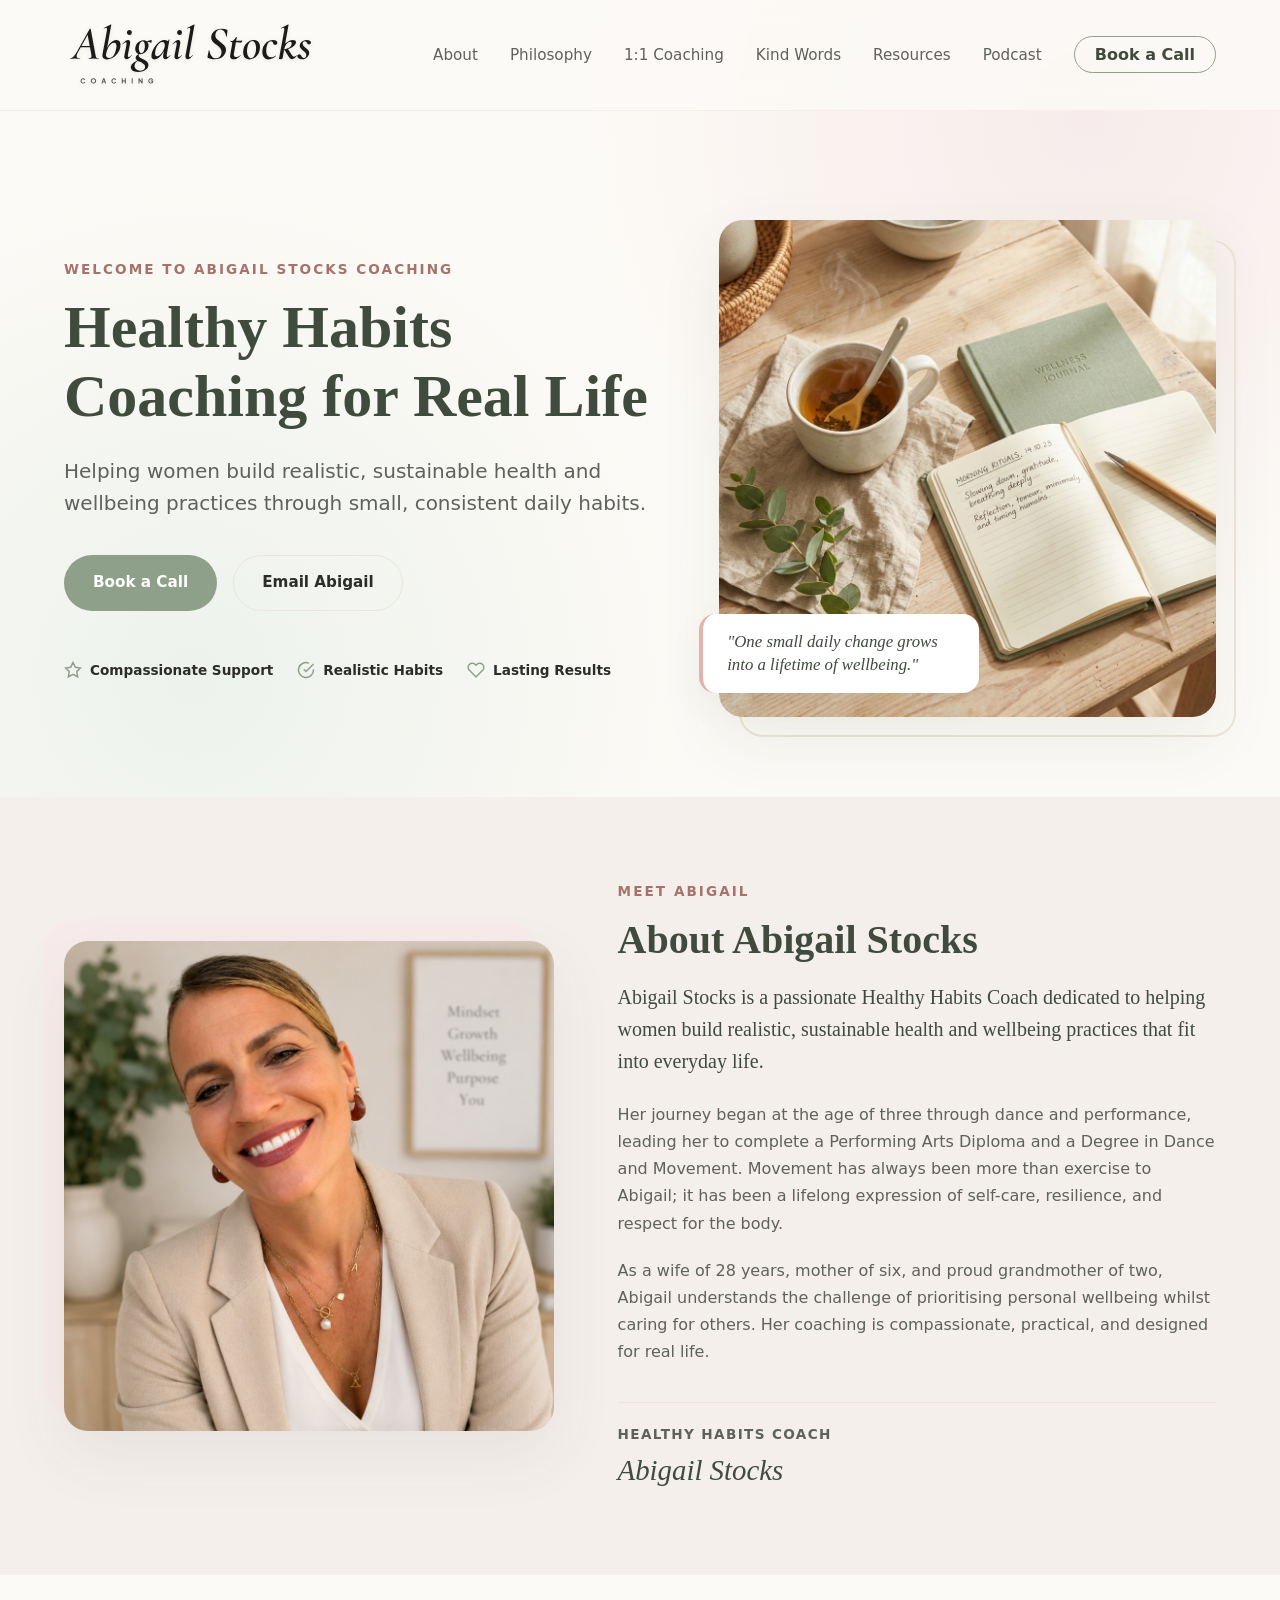
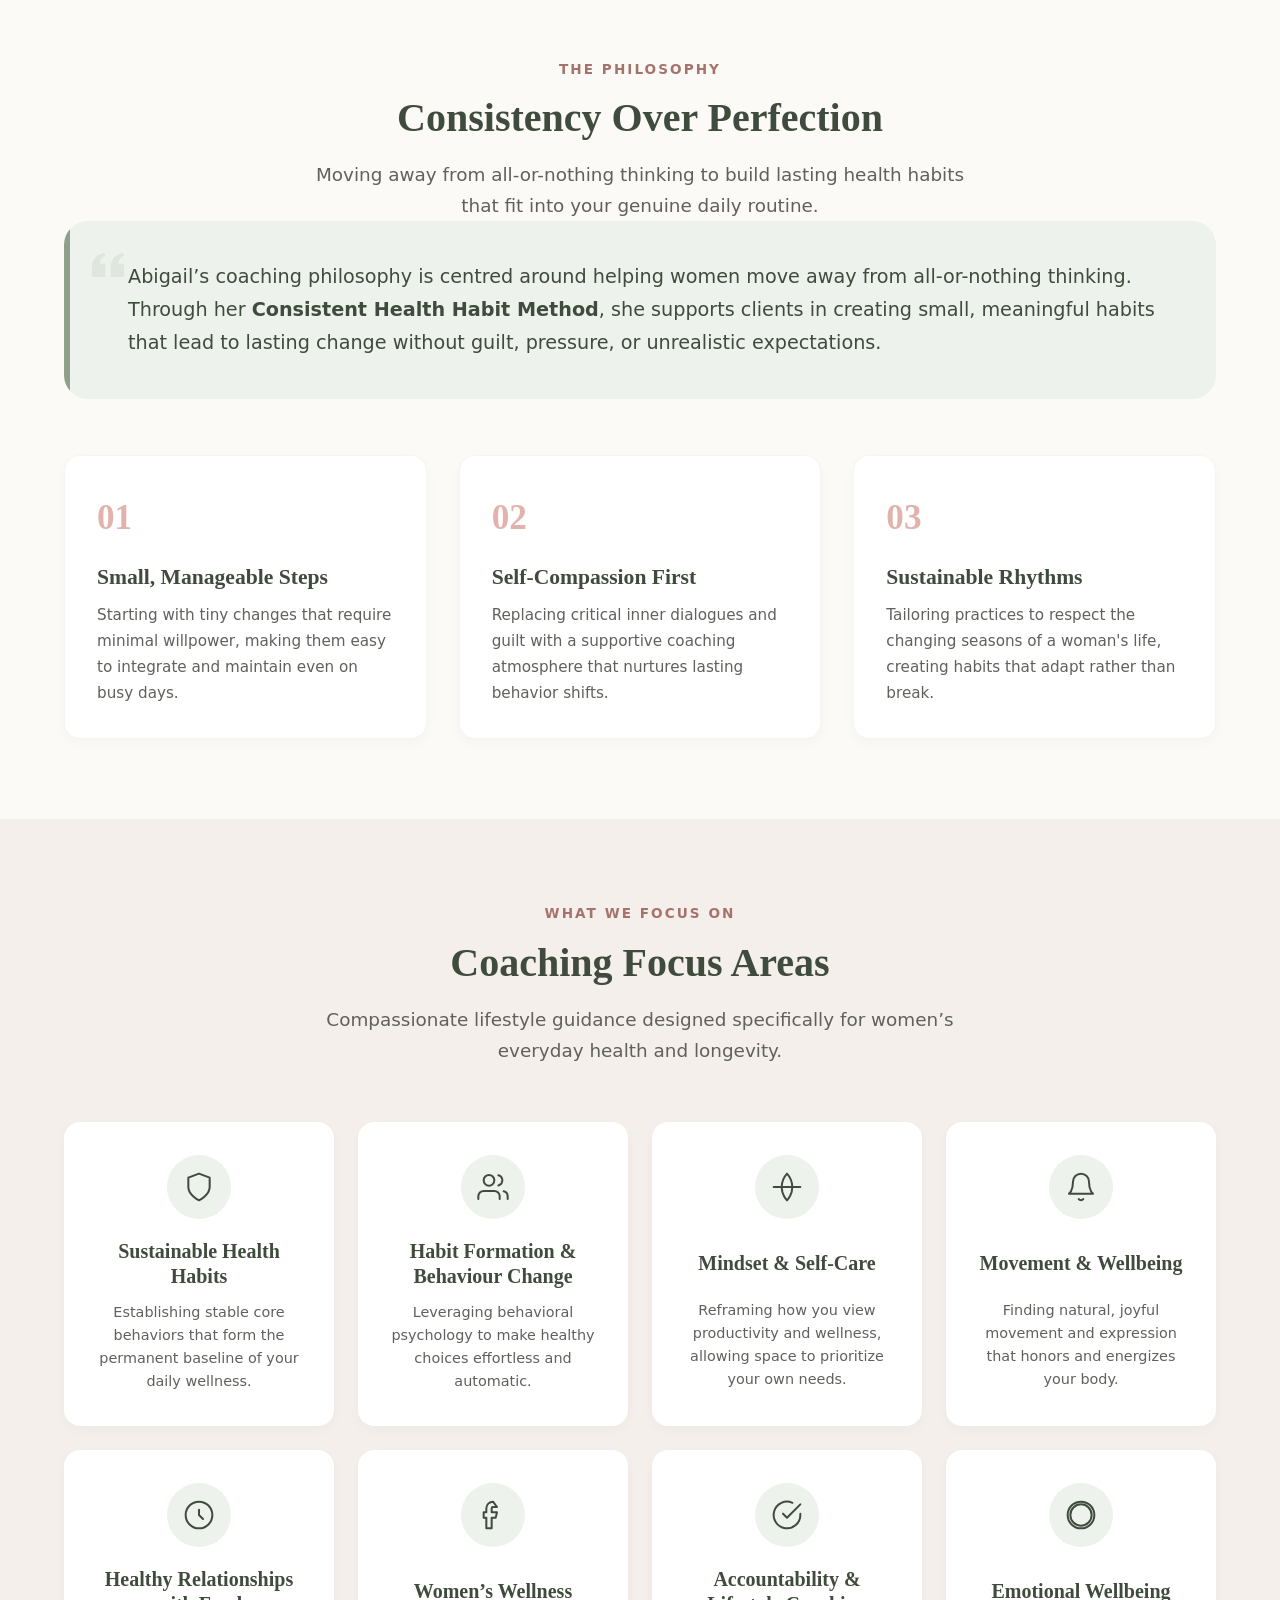
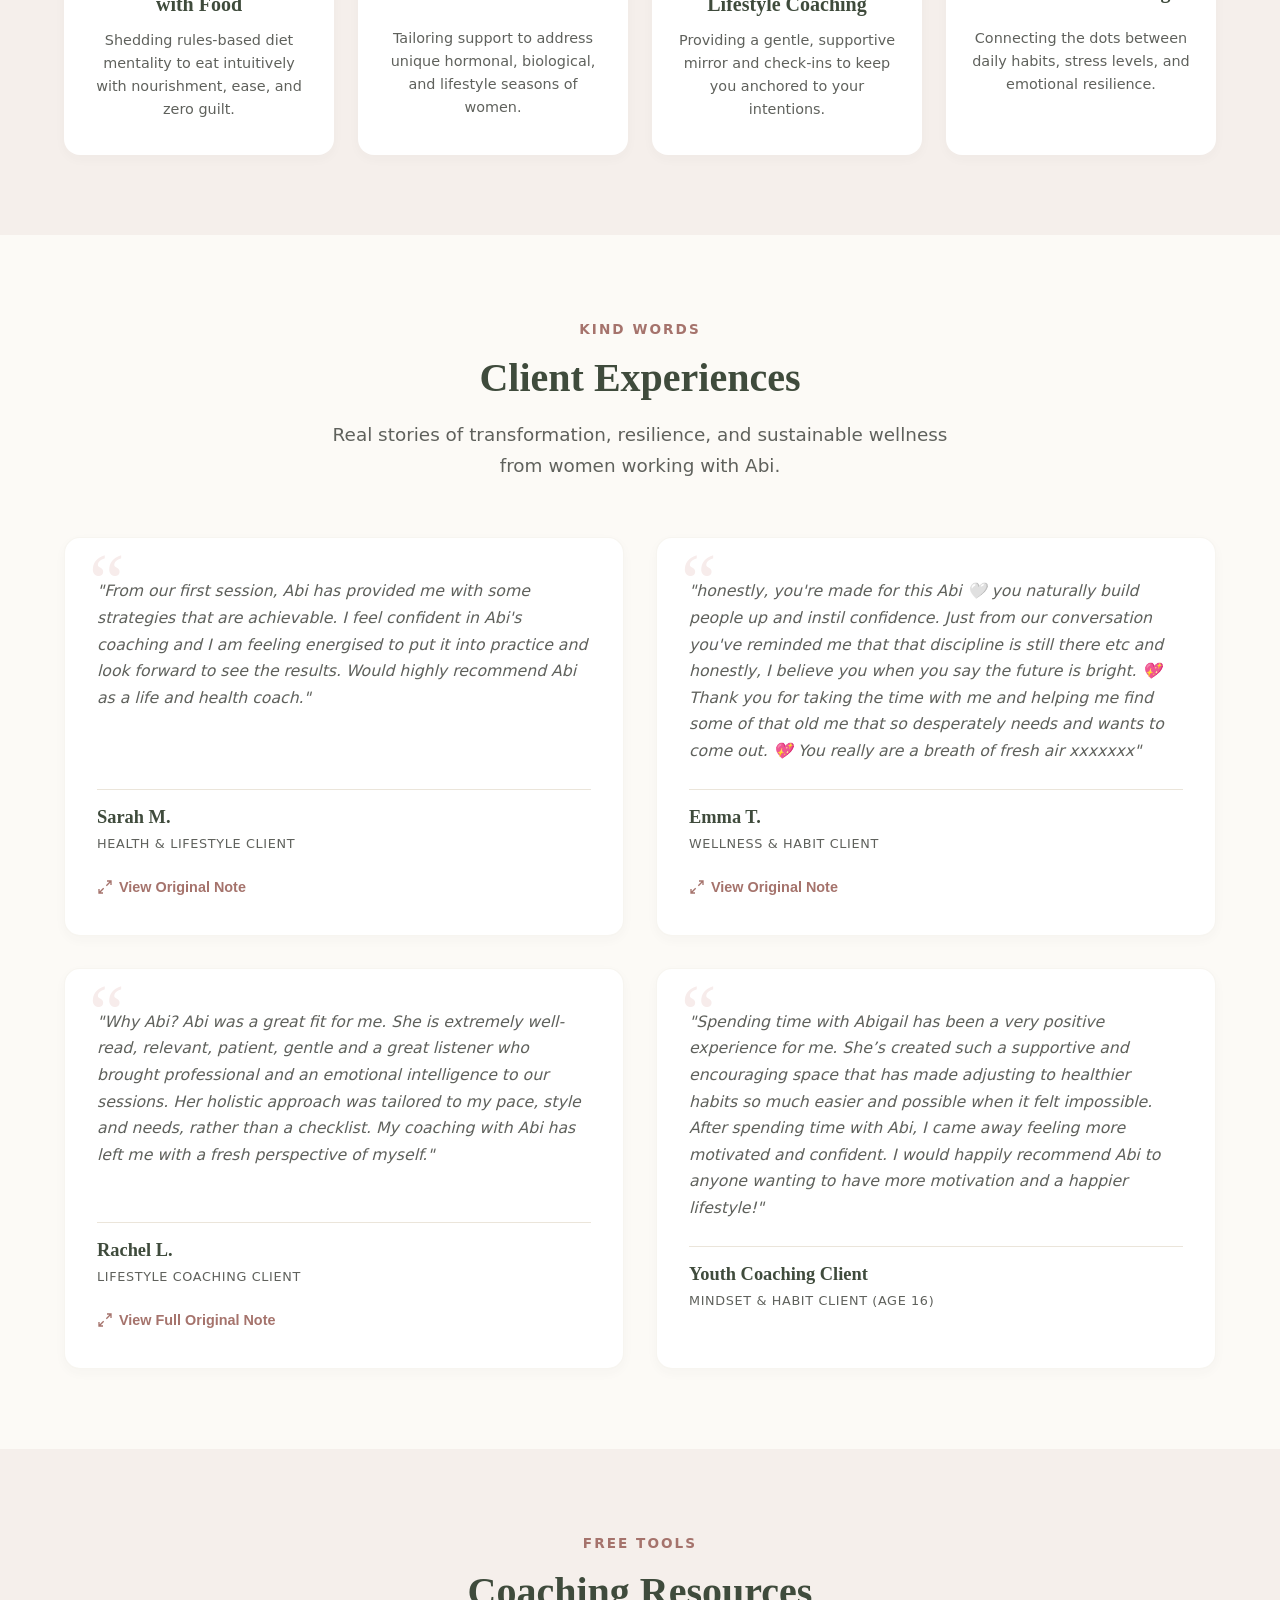
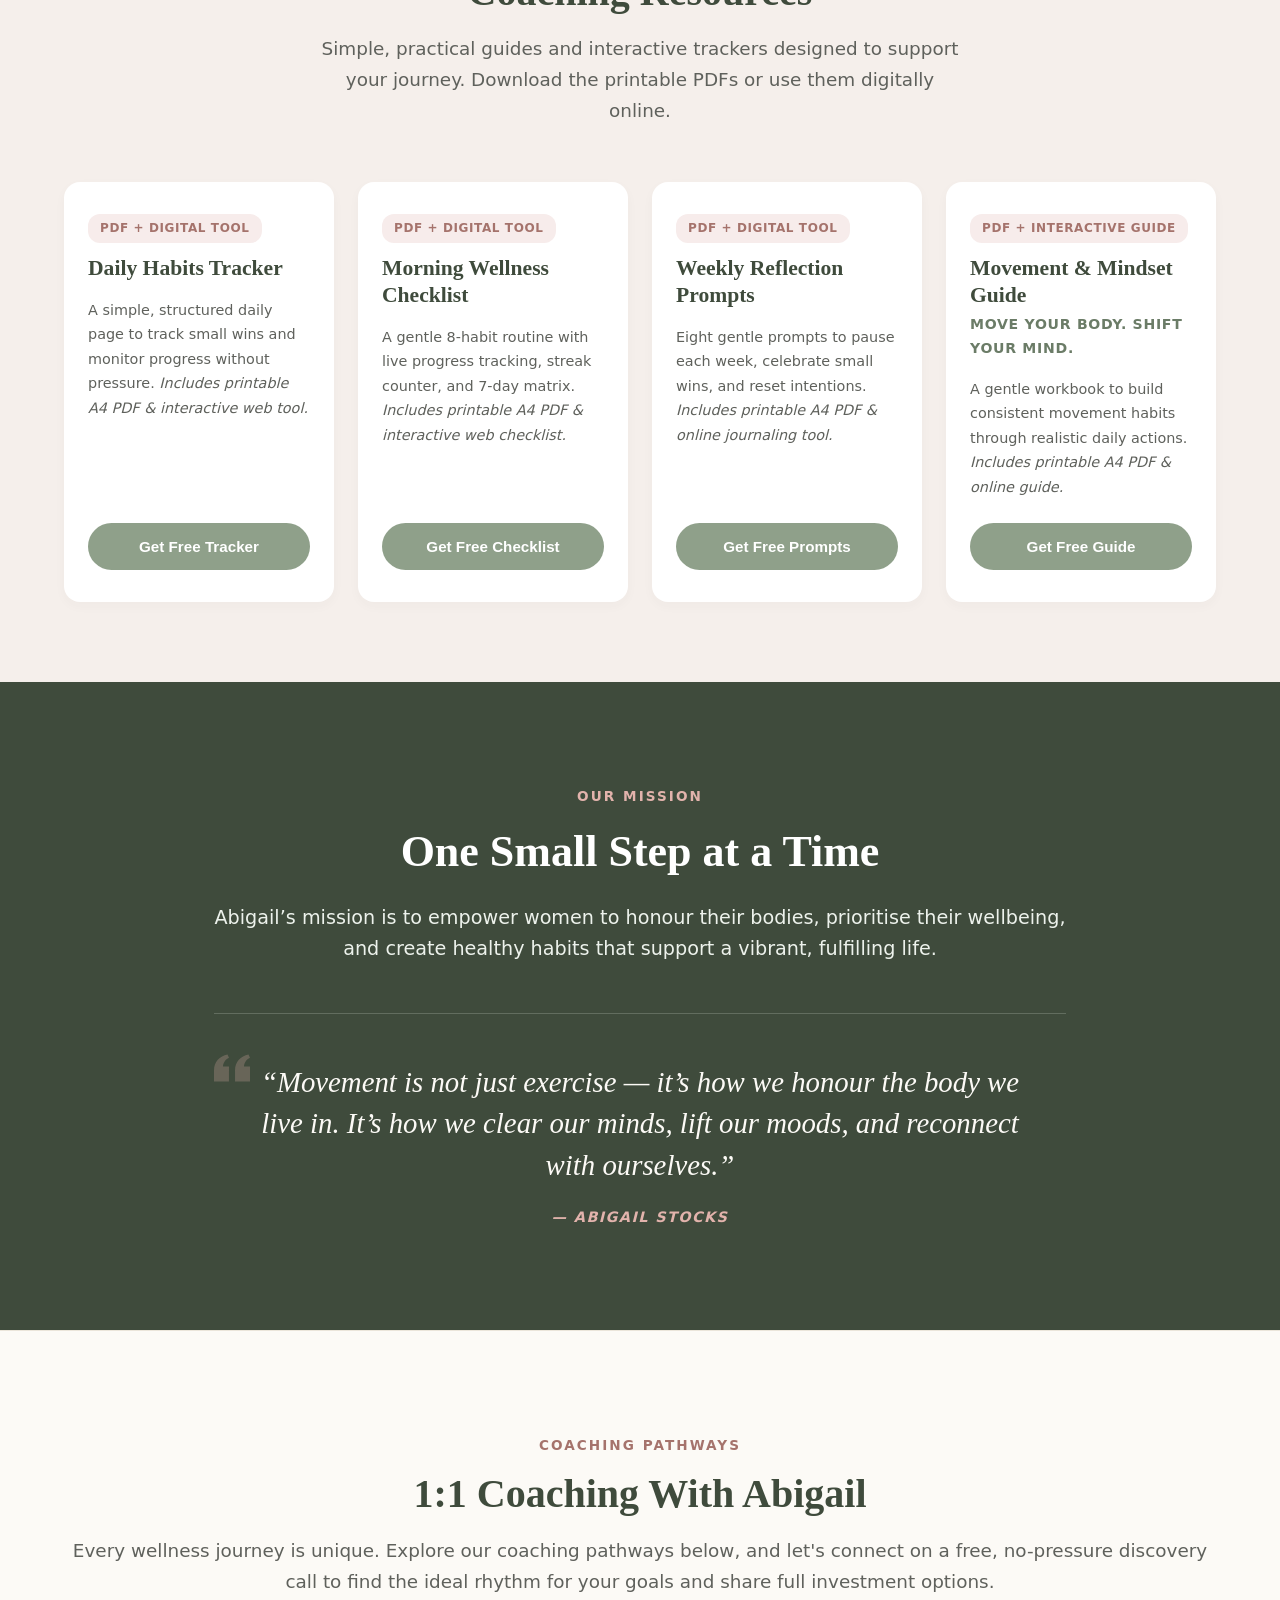
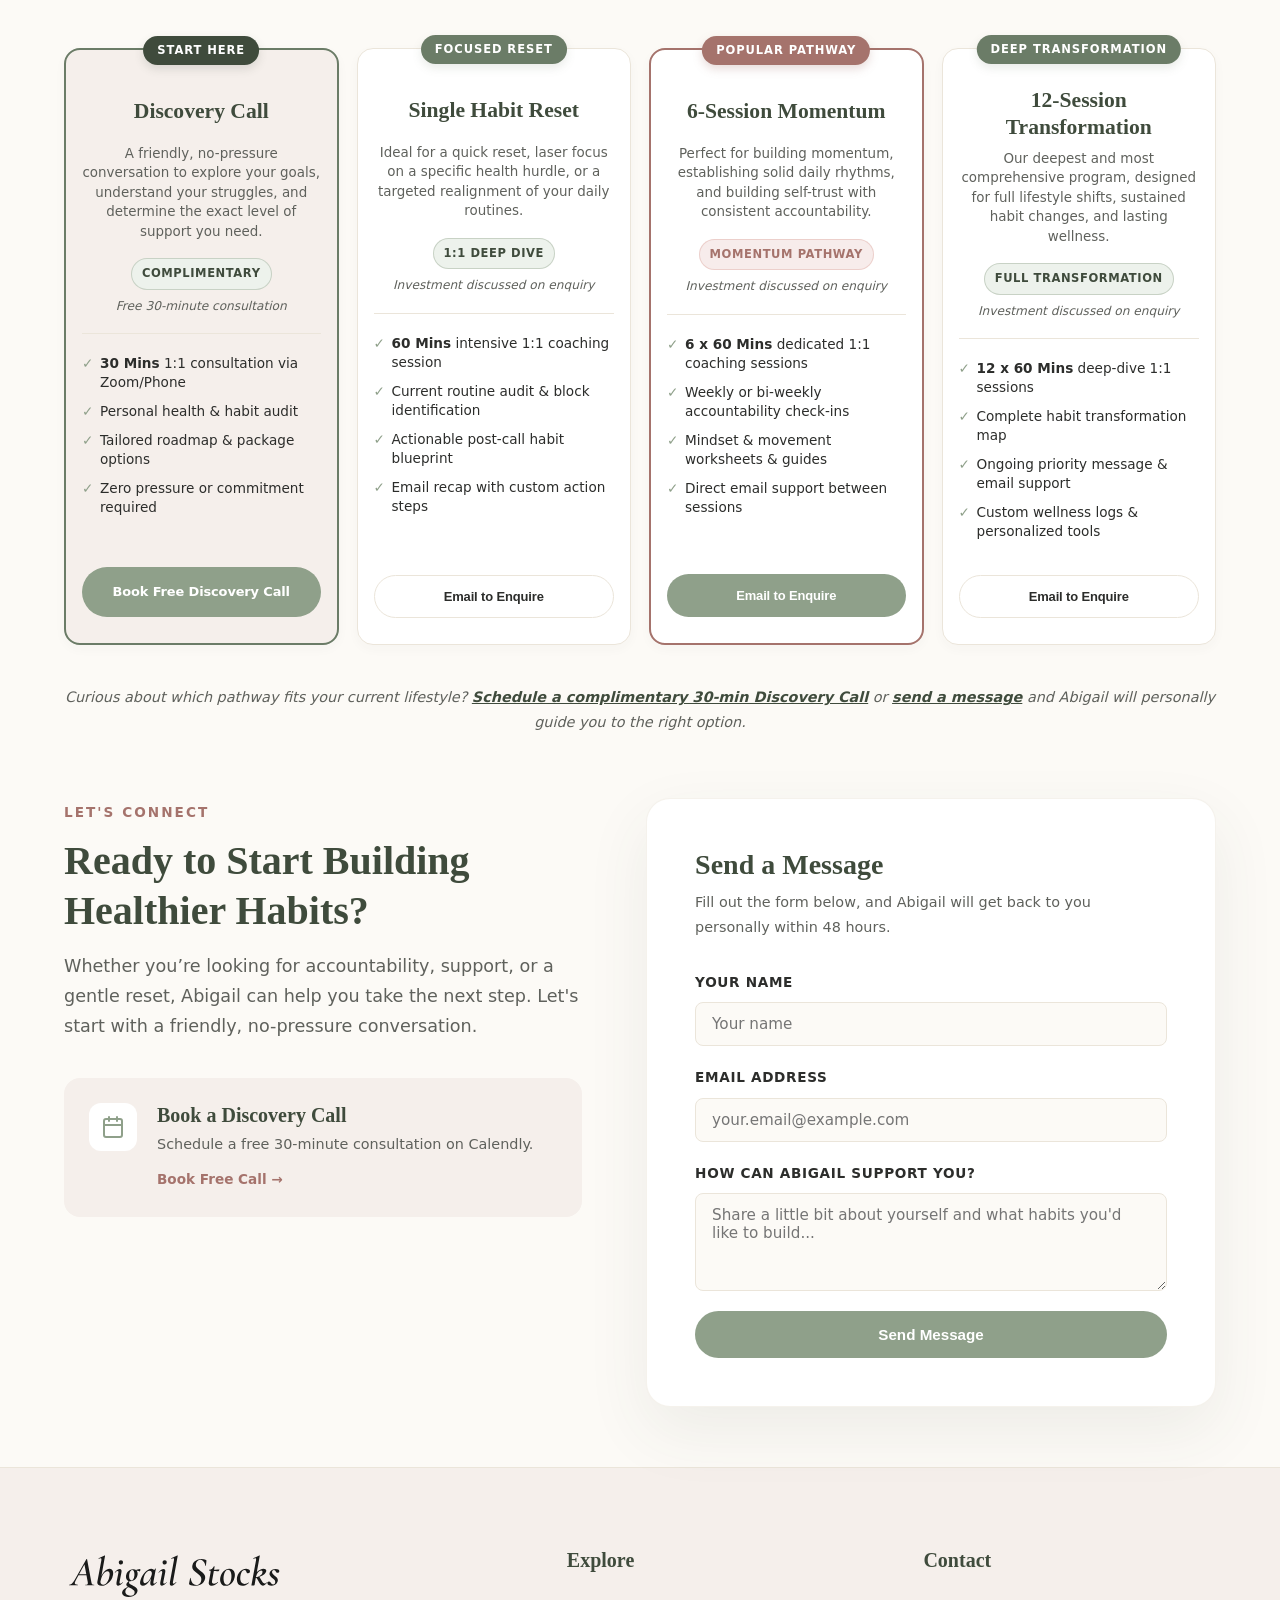
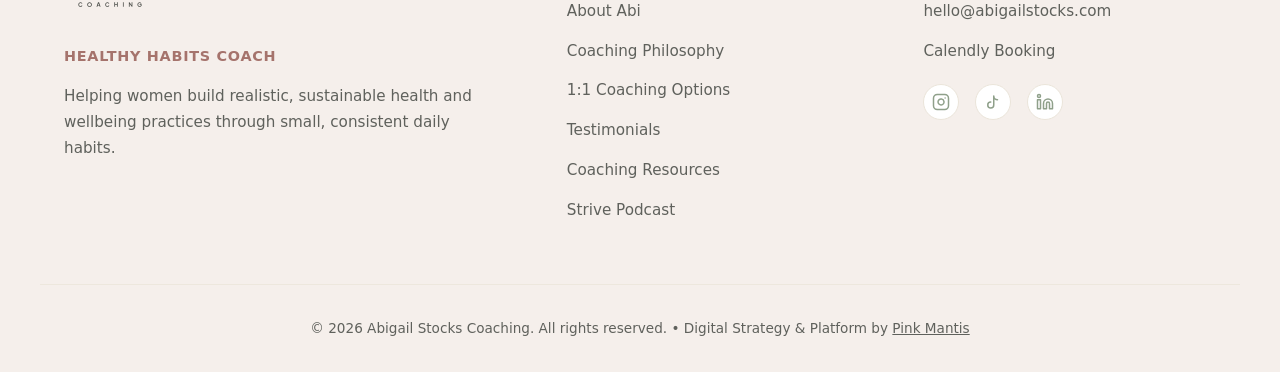
==== commit 7f9bc575: "Update enquiry journey for 3 coaching packages with automated follow-up emails and Discovery Call CT" ====
--- a/index.html
+++ b/index.html
@@ -587,8 +587,7 @@
                             <li>Actionable post-call habit blueprint</li>
                             <li>Email recap with custom action steps</li>
                         </ul>
-                        <a href="https://calendly.com/hello-abigailstocks/30min" target="_blank" rel="noopener"
-                            class="btn btn-secondary btn-block">Book Discovery Call to Enquire</a>
+                        <button type="button" class="btn btn-secondary btn-block package-enquire-btn" data-package="Single Habit Reset">Email to Enquire</button>
                     </div>
 
                     <!-- Package 3: 6-Session Package -->
@@ -606,8 +605,7 @@
                             <li>Mindset & movement worksheets & guides</li>
                             <li>Direct email support between sessions</li>
                         </ul>
-                        <a href="https://calendly.com/hello-abigailstocks/30min" target="_blank" rel="noopener"
-                            class="btn btn-primary btn-block">Book Discovery Call to Enquire</a>
+                        <button type="button" class="btn btn-primary btn-block package-enquire-btn" data-package="6-Session Momentum">Email to Enquire</button>
                     </div>
 
                     <!-- Package 4: 12-Session Package -->
@@ -625,8 +623,7 @@
                             <li>Ongoing priority message & email support</li>
                             <li>Custom wellness logs & personalized tools</li>
                         </ul>
-                        <a href="https://calendly.com/hello-abigailstocks/30min" target="_blank" rel="noopener"
-                            class="btn btn-secondary btn-block">Book Discovery Call to Enquire</a>
+                        <button type="button" class="btn btn-secondary btn-block package-enquire-btn" data-package="12-Session Transformation">Email to Enquire</button>
                     </div>
                 </div>
 
@@ -843,6 +840,51 @@
         </div>
     </div>
 
+    <!-- PACKAGE ENQUIRY MODAL -->
+    <div id="package-enquiry-modal" class="modal download-modal" aria-hidden="true" role="dialog">
+        <div class="modal-card">
+            <button class="modal-close card-close package-card-close" aria-label="Close enquiry window">&times;</button>
+            <div class="modal-body">
+                <!-- Pre-submission Form View -->
+                <div id="package-form-view">
+                    <span class="modal-tag">Coaching Enquiry</span>
+                    <h3 class="modal-title">Enquire About <span id="modal-package-name">Package</span></h3>
+                    <p class="modal-subtitle">Enter your details below to receive the detailed package breakdown and information directly to your inbox, with the option to book a complimentary Discovery Call.</p>
+                    <form id="package-enquiry-form" class="lead-form">
+                        <!-- Honeypot Spam Protection -->
+                        <input type="text" name="_honey" style="display:none">
+                        <input type="hidden" id="enquiry-package-name" name="package">
+                        <div class="form-group">
+                            <label for="package-lead-name">Your Name</label>
+                            <input type="text" id="package-lead-name" name="name" required placeholder="Your name">
+                        </div>
+                        <div class="form-group">
+                            <label for="package-lead-email">Email Address</label>
+                            <input type="email" id="package-lead-email" name="email" required placeholder="name@example.com">
+                        </div>
+                        <button type="submit" id="package-submit-btn" class="btn btn-primary btn-block">Email to Enquire</button>
+                    </form>
+                </div>
+
+                <!-- Post-submission Success View -->
+                <div id="package-enquiry-success" class="lead-success-view" aria-hidden="true">
+                    <div class="lead-success-icon-wrap">
+                        <svg class="success-icon" viewBox="0 0 24 24" fill="none" stroke="currentColor" stroke-width="2.5">
+                            <path d="M22 11.08V12a10 10 0 1 1-5.93-9.14" />
+                            <polyline points="22 4 12 14.01 9 11.01" />
+                        </svg>
+                    </div>
+                    <h4 class="lead-success-title">Enquiry Sent!</h4>
+                    <p class="lead-success-desc">We've sent the detailed breakdown for <strong id="success-package-name">your selected package</strong> to your inbox.</p>
+                    <div class="lead-success-actions" style="margin-top: 20px; width: 100%;">
+                        <a href="https://calendly.com/hello-abigailstocks/30min" target="_blank" rel="noopener" class="btn btn-primary btn-block">Book Discovery Call Now &rarr;</a>
+                    </div>
+                    <p class="lead-success-note" style="margin-top: 14px;">Ready to chat sooner? You can also book a free 30-min call anytime.</p>
+                </div>
+            </div>
+        </div>
+    </div>
+
     <!-- GUIDE DOWNLOAD MODAL (TWO COLUMN FOR FEATURED LEAD MAGNET) -->
     <div id="guide-download-modal" class="modal guide-modal" aria-hidden="true" role="dialog">
         <div class="guide-modal-card">
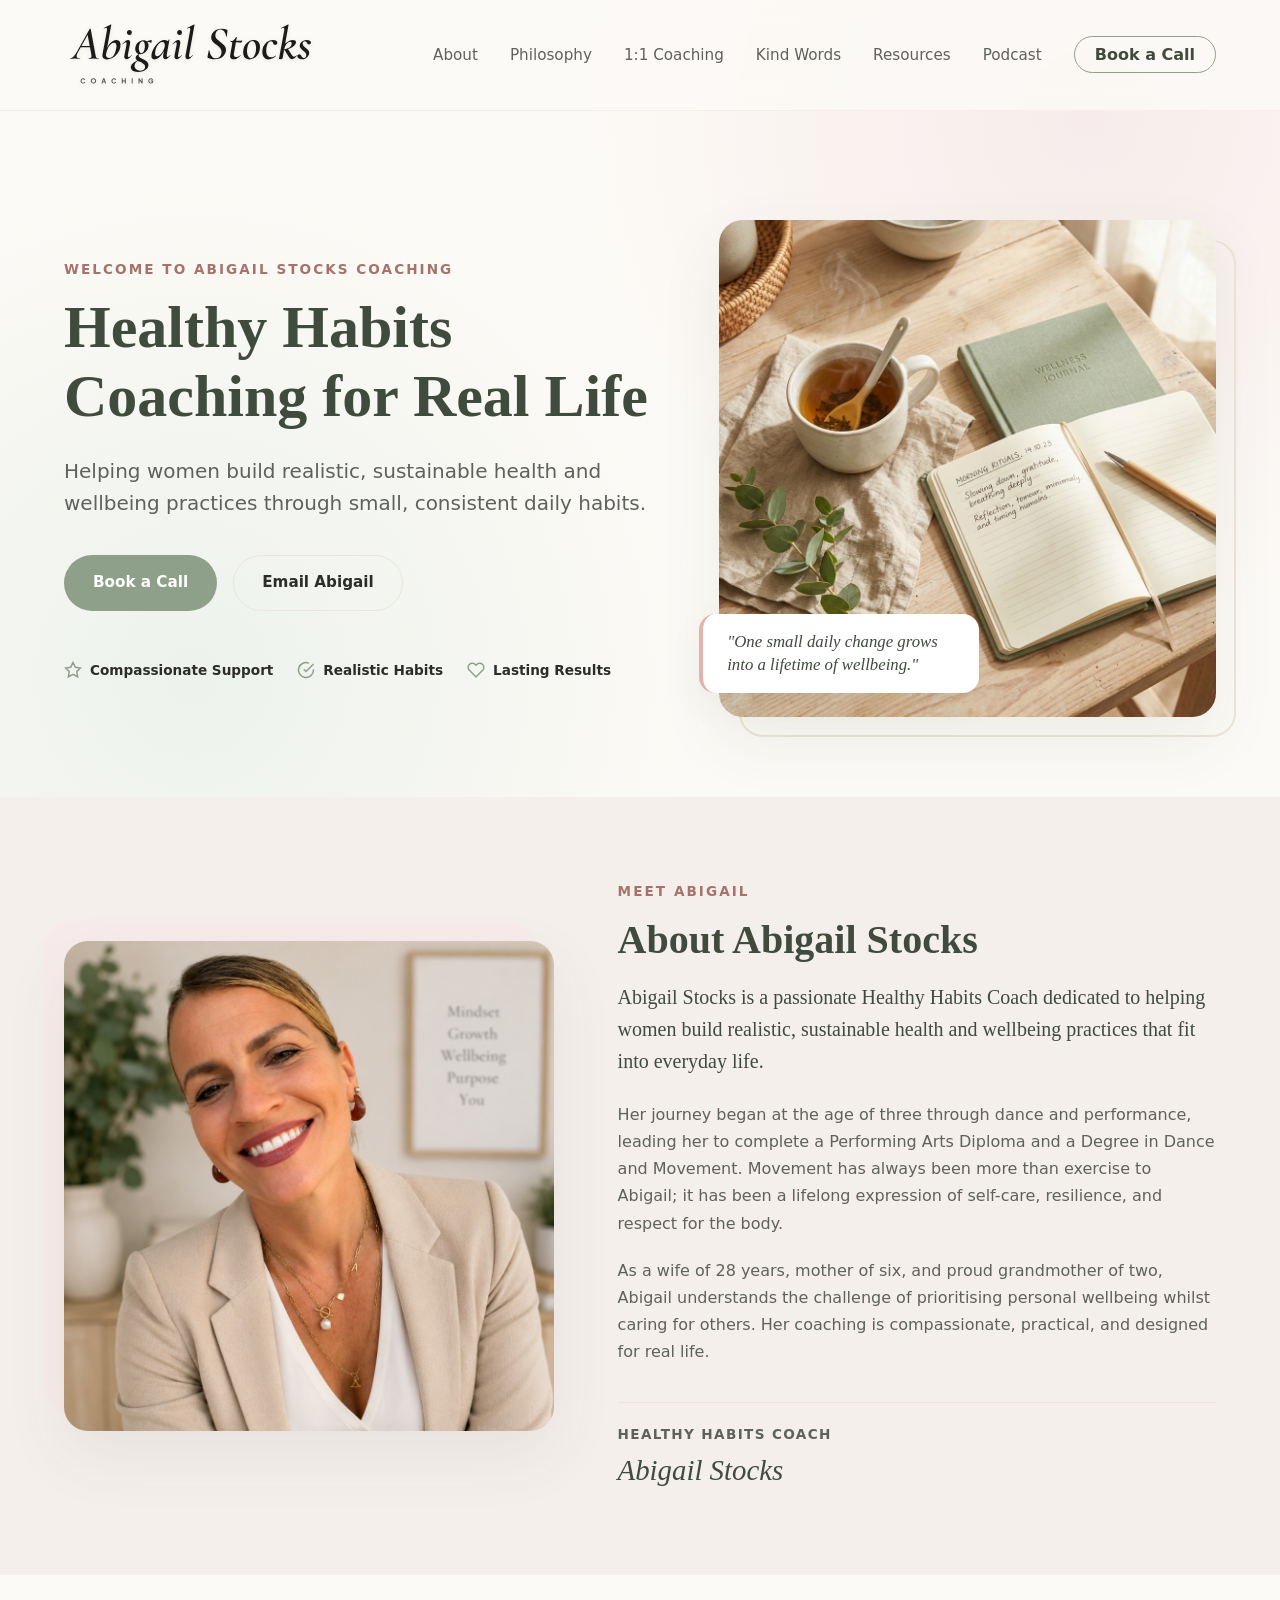
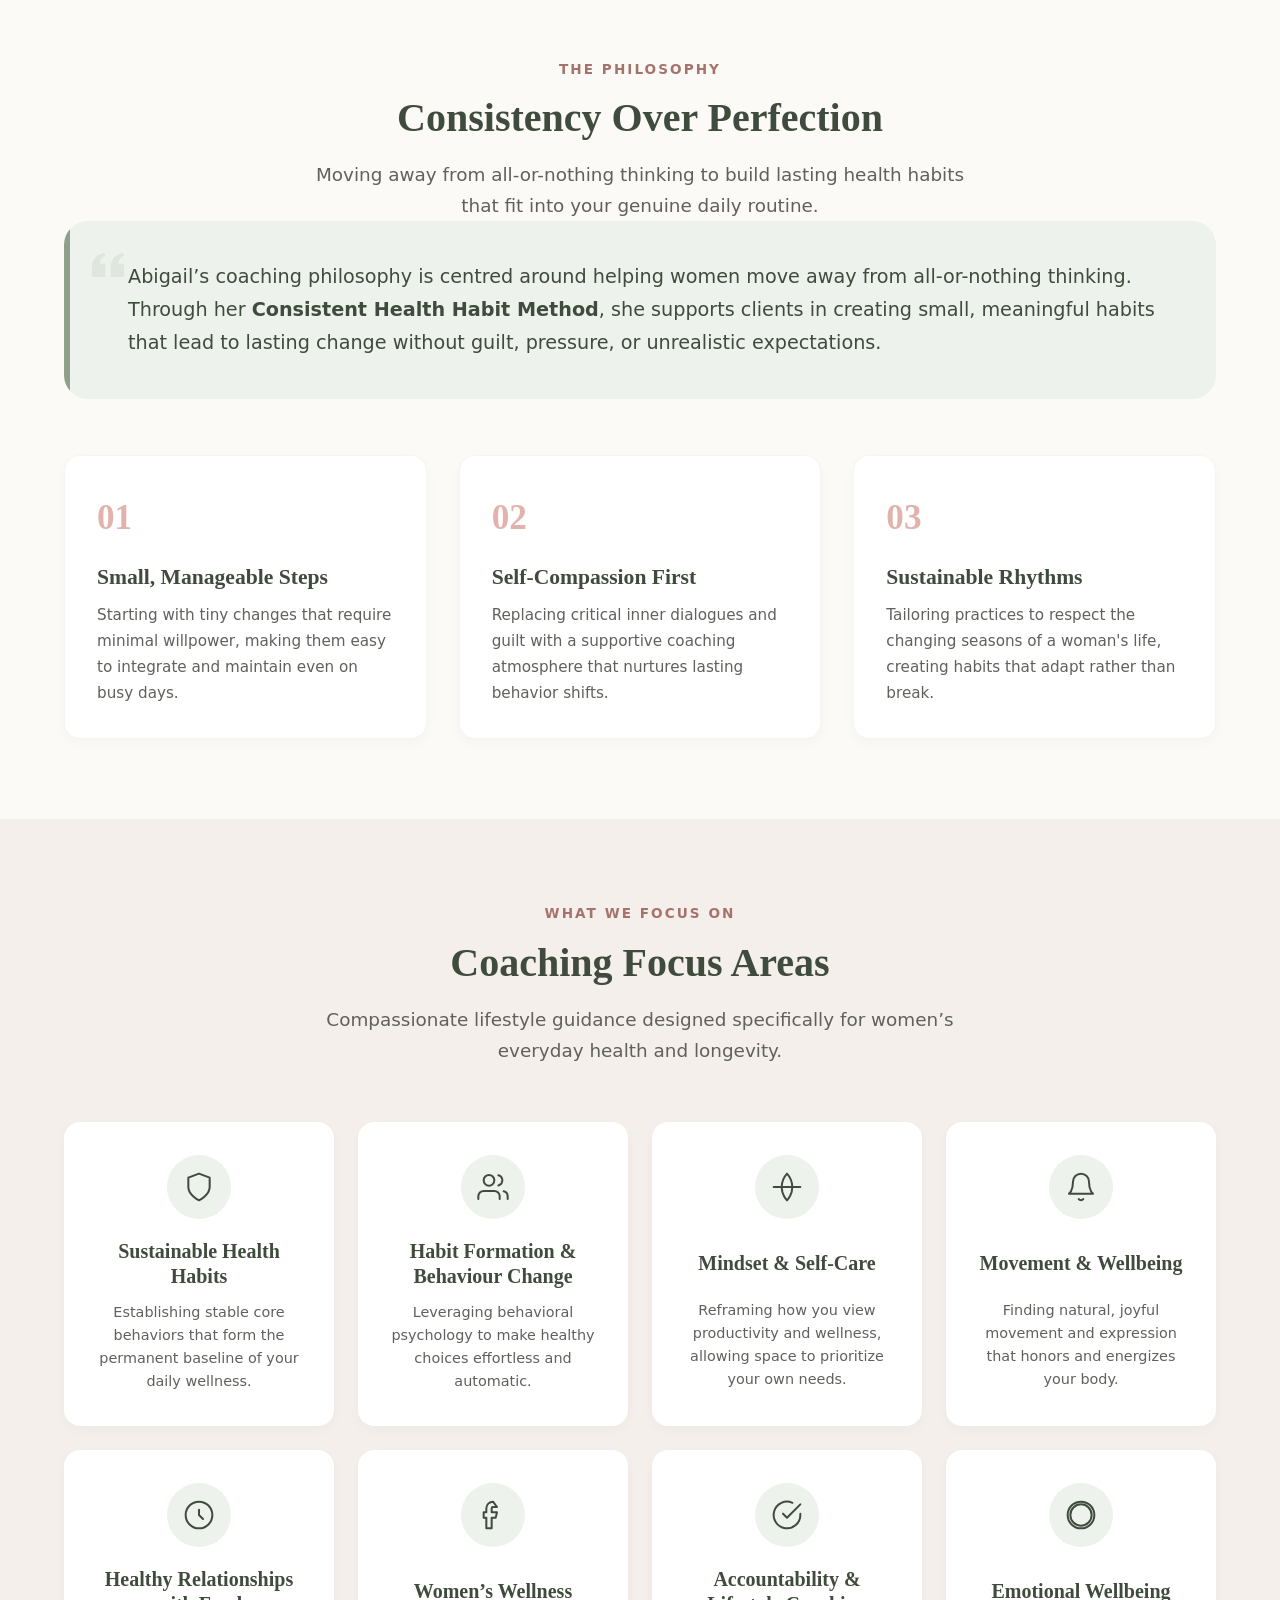
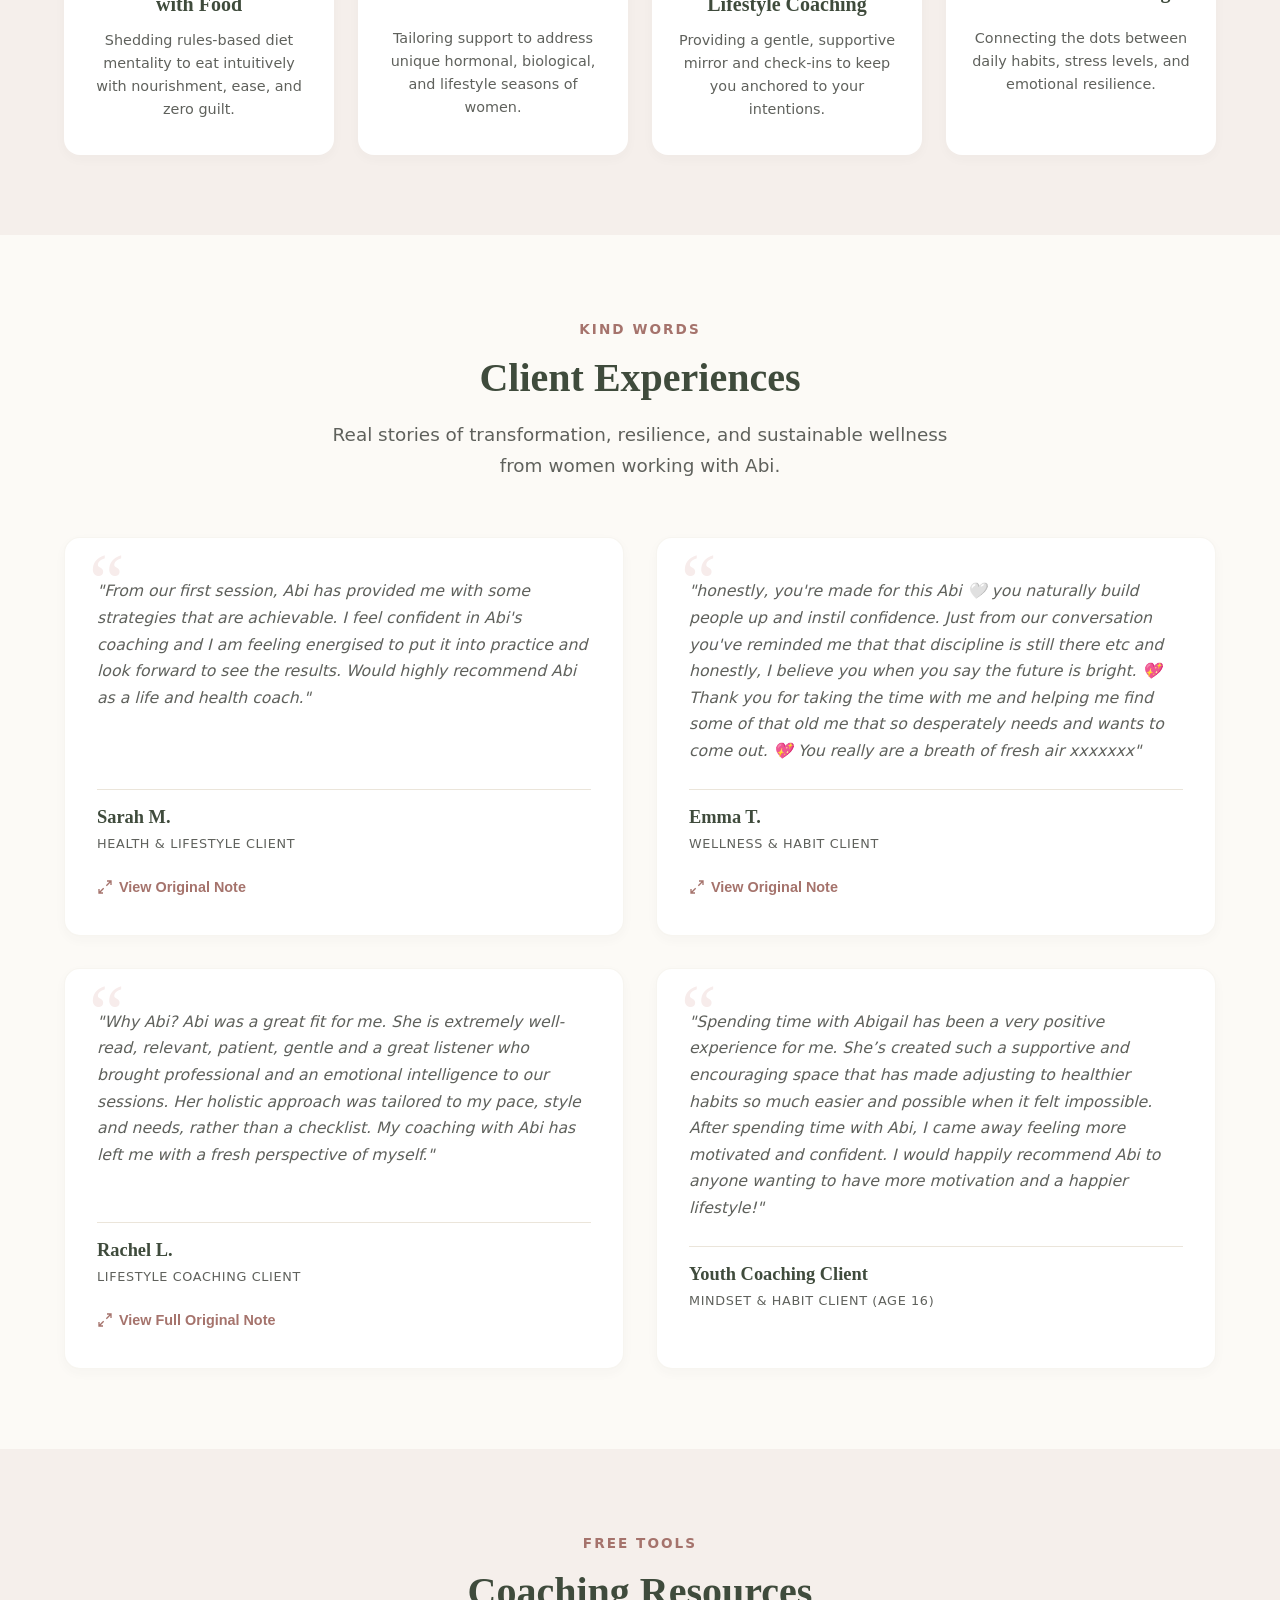
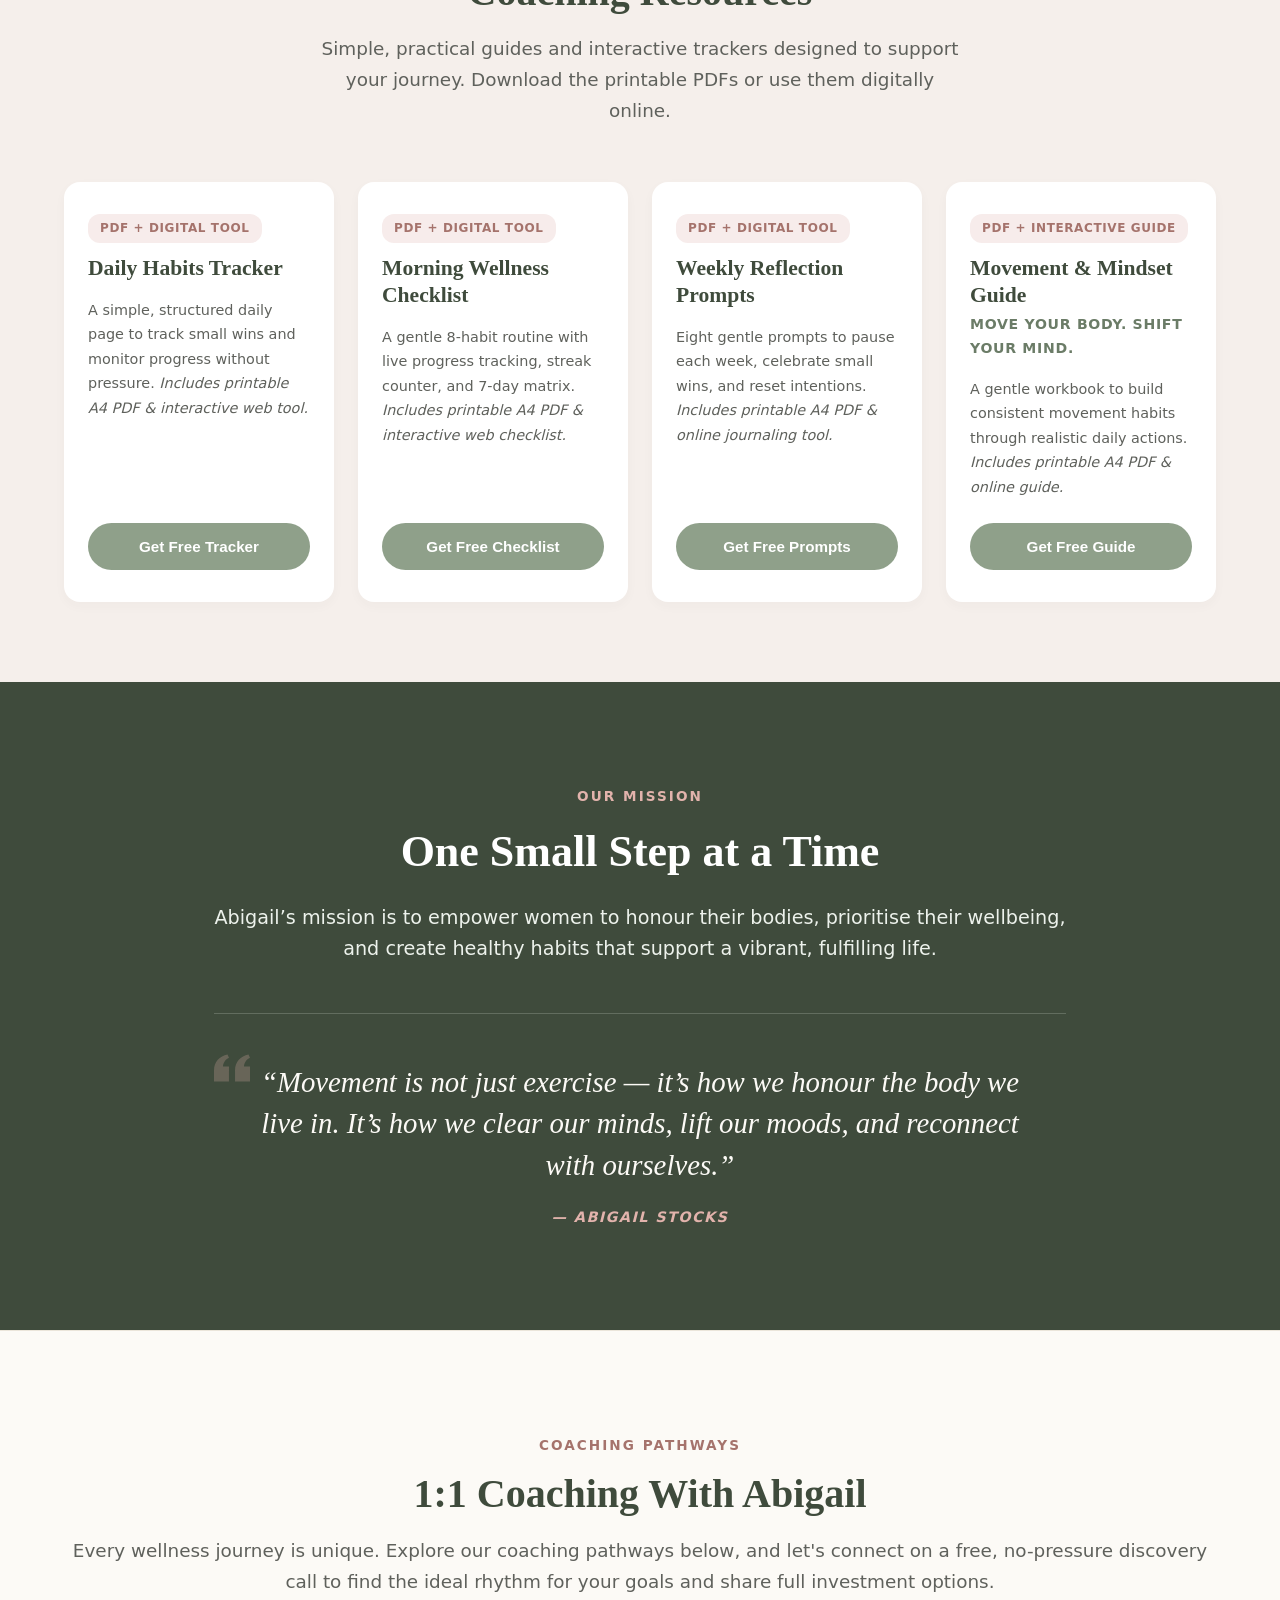
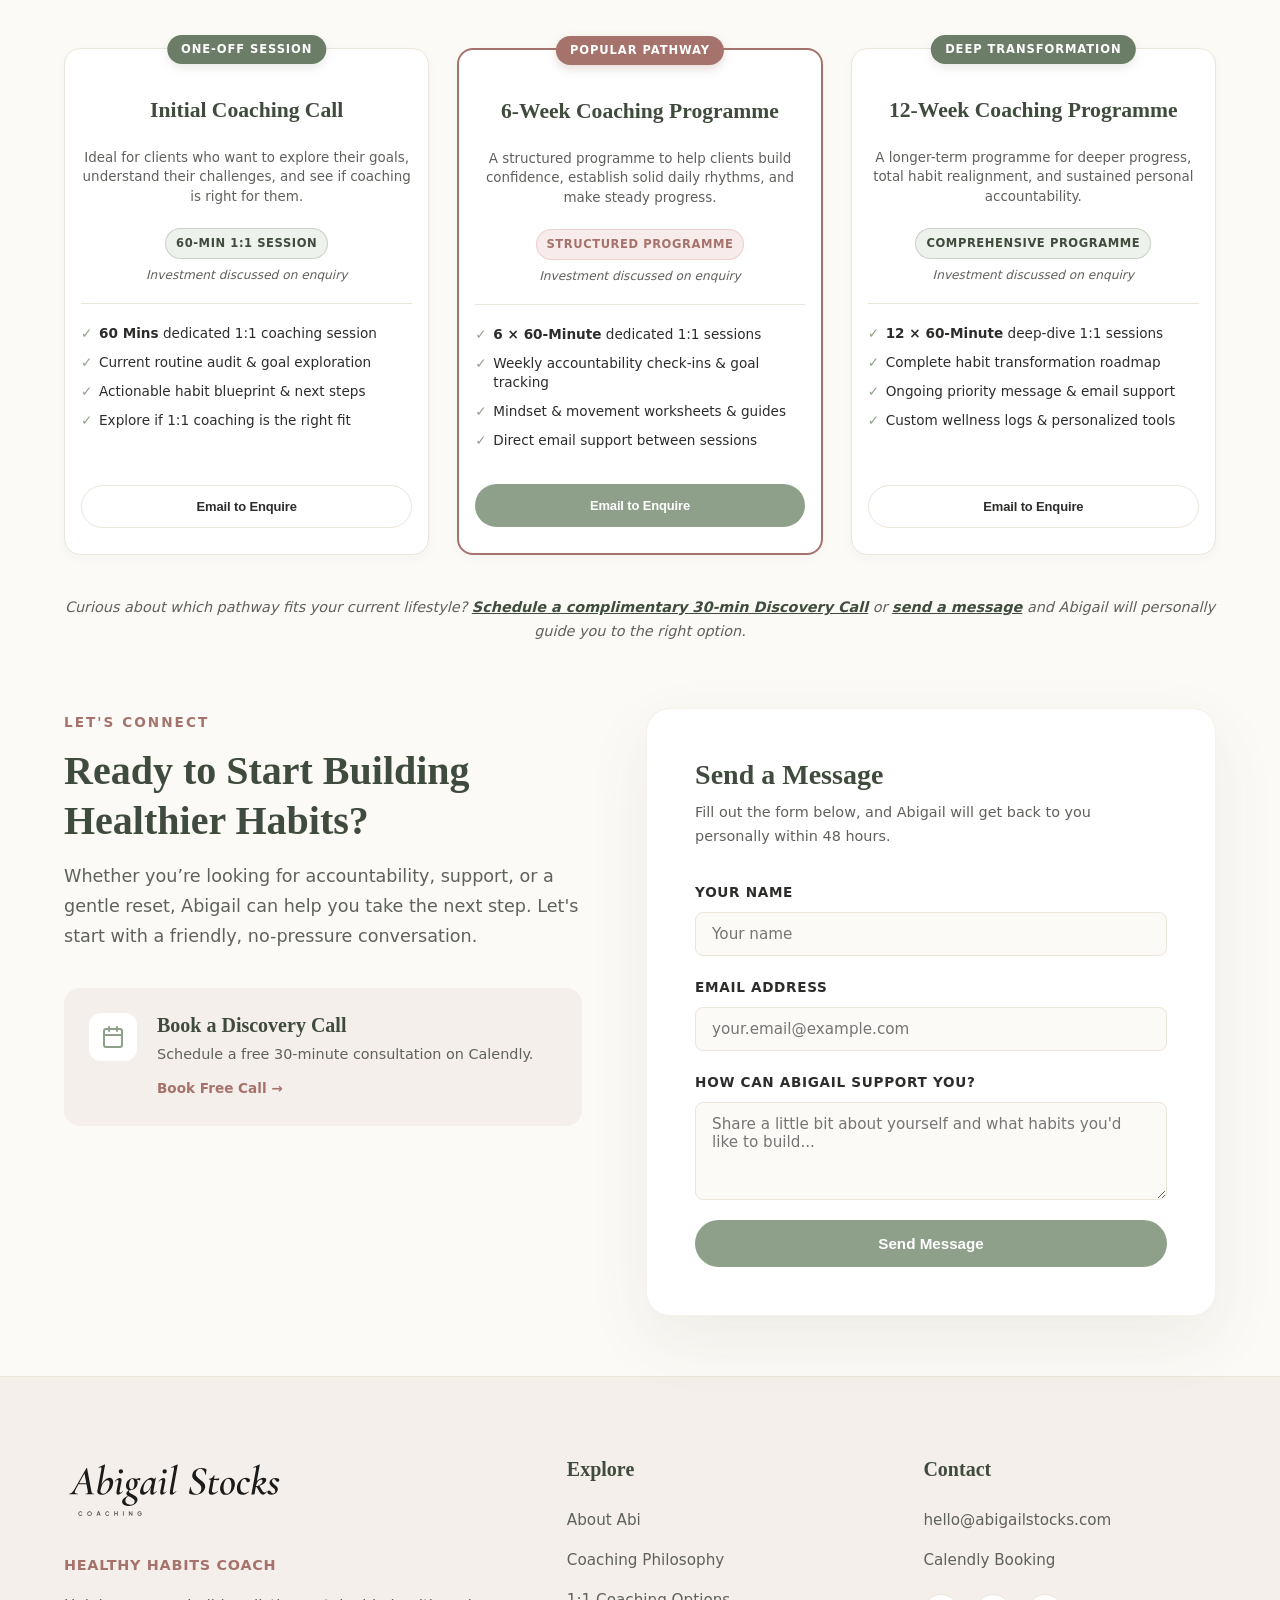
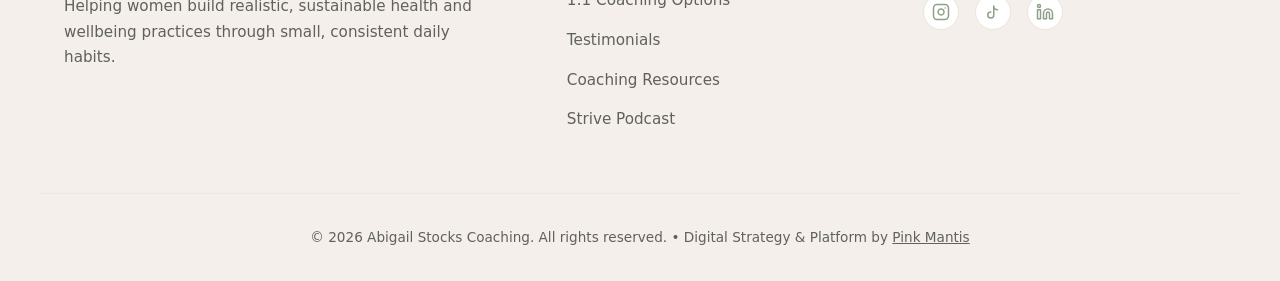
==== commit f90534d5: "feat(pricing): update to 3 coaching programmes with new pricing (£45/£250/£495) on staging" ====
--- a/index.html
+++ b/index.html
@@ -553,77 +553,58 @@
                 </div>
 
                 <div class="pricing-grid">
-                    <!-- Package 1: Discovery Call -->
-                    <div class="pricing-card highlighted">
-                        <div class="card-badge">Start Here</div>
-                        <h3 class="pricing-card-title">Discovery Call</h3>
-                        <p class="pricing-card-desc">A friendly, no-pressure conversation to explore your goals, understand your struggles, and determine the exact level of support you need.</p>
+                    <!-- Package 1: Initial Coaching Call -->
+                    <div class="pricing-card">
+                        <div class="card-badge badge-neutral">One-Off Session</div>
+                        <h3 class="pricing-card-title">Initial Coaching Call</h3>
+                        <p class="pricing-card-desc">Ideal for clients who want to explore their goals, understand their challenges, and see if coaching is right for them.</p>
                         <div class="pricing-value-container">
-                            <span class="price-discovery-badge">Complimentary</span>
-                            <p class="price-disclosure-note">Free 30-minute consultation</p>
+                            <span class="price-discovery-badge">60-Min 1:1 Session</span>
+                            <p class="price-disclosure-note">Investment discussed on enquiry</p>
                         </div>
                         <ul class="pricing-features">
-                            <li><strong>30 Mins</strong> 1:1 consultation via Zoom/Phone</li>
-                            <li>Personal health & habit audit</li>
-                            <li>Tailored roadmap & package options</li>
-                            <li>Zero pressure or commitment required</li>
+                            <li><strong>60 Mins</strong> dedicated 1:1 coaching session</li>
+                            <li>Current routine audit & goal exploration</li>
+                            <li>Actionable habit blueprint & next steps</li>
+                            <li>Explore if 1:1 coaching is the right fit</li>
                         </ul>
-                        <a href="https://calendly.com/hello-abigailstocks/30min" target="_blank" rel="noopener"
-                            class="btn btn-primary btn-block">Book Free Discovery Call</a>
-                    </div>
-
-                    <!-- Package 2: Single Session -->
-                    <div class="pricing-card">
-                        <div class="card-badge badge-neutral">Focused Reset</div>
-                        <h3 class="pricing-card-title">Single Habit Reset</h3>
-                        <p class="pricing-card-desc">Ideal for a quick reset, laser focus on a specific health hurdle, or a targeted realignment of your daily routines.</p>
-                        <div class="pricing-value-container">
-                            <span class="price-discovery-badge">1:1 Deep Dive</span>
-                            <p class="price-disclosure-note">Investment discussed on enquiry</p>
-                        </div>
-                        <ul class="pricing-features">
-                            <li><strong>60 Mins</strong> intensive 1:1 coaching session</li>
-                            <li>Current routine audit & block identification</li>
-                            <li>Actionable post-call habit blueprint</li>
-                            <li>Email recap with custom action steps</li>
-                        </ul>
-                        <button type="button" class="btn btn-secondary btn-block package-enquire-btn" data-package="Single Habit Reset">Email to Enquire</button>
-                    </div>
-
-                    <!-- Package 3: 6-Session Package -->
+                        <button type="button" class="btn btn-secondary btn-block package-enquire-btn" data-package="Initial Coaching Call">Email to Enquire</button>
+                    </div>
+
+                    <!-- Package 2: 6-Week Coaching Programme -->
                     <div class="pricing-card popular">
                         <div class="card-badge">Popular Pathway</div>
-                        <h3 class="pricing-card-title">6-Session Momentum</h3>
-                        <p class="pricing-card-desc">Perfect for building momentum, establishing solid daily rhythms, and building self-trust with consistent accountability.</p>
+                        <h3 class="pricing-card-title">6-Week Coaching Programme</h3>
+                        <p class="pricing-card-desc">A structured programme to help clients build confidence, establish solid daily rhythms, and make steady progress.</p>
                         <div class="pricing-value-container">
-                            <span class="price-discovery-badge blush">Momentum Pathway</span>
+                            <span class="price-discovery-badge blush">Structured Programme</span>
                             <p class="price-disclosure-note">Investment discussed on enquiry</p>
                         </div>
                         <ul class="pricing-features">
-                            <li><strong>6 x 60 Mins</strong> dedicated 1:1 coaching sessions</li>
-                            <li>Weekly or bi-weekly accountability check-ins</li>
+                            <li><strong>6 × 60-Minute</strong> dedicated 1:1 sessions</li>
+                            <li>Weekly accountability check-ins & goal tracking</li>
                             <li>Mindset & movement worksheets & guides</li>
                             <li>Direct email support between sessions</li>
                         </ul>
-                        <button type="button" class="btn btn-primary btn-block package-enquire-btn" data-package="6-Session Momentum">Email to Enquire</button>
-                    </div>
-
-                    <!-- Package 4: 12-Session Package -->
+                        <button type="button" class="btn btn-primary btn-block package-enquire-btn" data-package="6-Week Coaching Programme">Email to Enquire</button>
+                    </div>
+
+                    <!-- Package 3: 12-Week Coaching Programme -->
                     <div class="pricing-card">
                         <div class="card-badge badge-neutral">Deep Transformation</div>
-                        <h3 class="pricing-card-title">12-Session Transformation</h3>
-                        <p class="pricing-card-desc">Our deepest and most comprehensive program, designed for full lifestyle shifts, sustained habit changes, and lasting wellness.</p>
+                        <h3 class="pricing-card-title">12-Week Coaching Programme</h3>
+                        <p class="pricing-card-desc">A longer-term programme for deeper progress, total habit realignment, and sustained personal accountability.</p>
                         <div class="pricing-value-container">
-                            <span class="price-discovery-badge">Full Transformation</span>
+                            <span class="price-discovery-badge">Comprehensive Programme</span>
                             <p class="price-disclosure-note">Investment discussed on enquiry</p>
                         </div>
                         <ul class="pricing-features">
-                            <li><strong>12 x 60 Mins</strong> deep-dive 1:1 sessions</li>
-                            <li>Complete habit transformation map</li>
+                            <li><strong>12 × 60-Minute</strong> deep-dive 1:1 sessions</li>
+                            <li>Complete habit transformation roadmap</li>
                             <li>Ongoing priority message & email support</li>
                             <li>Custom wellness logs & personalized tools</li>
                         </ul>
-                        <button type="button" class="btn btn-secondary btn-block package-enquire-btn" data-package="12-Session Transformation">Email to Enquire</button>
+                        <button type="button" class="btn btn-secondary btn-block package-enquire-btn" data-package="12-Week Coaching Programme">Email to Enquire</button>
                     </div>
                 </div>
 
@@ -849,7 +830,7 @@
                 <div id="package-form-view">
                     <span class="modal-tag">Coaching Enquiry</span>
                     <h3 class="modal-title">Enquire About <span id="modal-package-name">Package</span></h3>
-                    <p class="modal-subtitle">Enter your details below to receive the detailed package breakdown and information directly to your inbox, with the option to book a complimentary Discovery Call.</p>
+                    <p class="modal-subtitle">Enter your details below to receive the complete package details, pricing breakdown, and booking options directly to your email inbox.</p>
                     <form id="package-enquiry-form" class="lead-form">
                         <!-- Honeypot Spam Protection -->
                         <input type="text" name="_honey" style="display:none">
@@ -862,7 +843,7 @@
                             <label for="package-lead-email">Email Address</label>
                             <input type="email" id="package-lead-email" name="email" required placeholder="name@example.com">
                         </div>
-                        <button type="submit" id="package-submit-btn" class="btn btn-primary btn-block">Email to Enquire</button>
+                        <button type="submit" id="package-submit-btn" class="btn btn-primary btn-block">Submit Enquiry</button>
                     </form>
                 </div>
 
@@ -874,12 +855,20 @@
                             <polyline points="22 4 12 14.01 9 11.01" />
                         </svg>
                     </div>
-                    <h4 class="lead-success-title">Enquiry Sent!</h4>
-                    <p class="lead-success-desc">We've sent the detailed breakdown for <strong id="success-package-name">your selected package</strong> to your inbox.</p>
-                    <div class="lead-success-actions" style="margin-top: 20px; width: 100%;">
-                        <a href="https://calendly.com/hello-abigailstocks/30min" target="_blank" rel="noopener" class="btn btn-primary btn-block">Book Discovery Call Now &rarr;</a>
-                    </div>
-                    <p class="lead-success-note" style="margin-top: 14px;">Ready to chat sooner? You can also book a free 30-min call anytime.</p>
+                    <h4 class="lead-success-title">Thank You for Your Enquiry!</h4>
+                    <p class="lead-success-desc">We've received your enquiry, <strong id="success-client-name">there</strong>!</p>
+
+                    <!-- Clean Confirmation Box -->
+                    <div style="background: rgba(142, 163, 149, 0.12); border: 1px solid rgba(142, 163, 149, 0.3); border-radius: 12px; padding: 22px 18px; margin: 18px 0; text-align: center; width: 100%;">
+                        <div style="font-size: 1.6rem; margin-bottom: 8px;">📬</div>
+                        <h5 style="margin: 0 0 8px; color: var(--color-charcoal); font-size: 1.05rem; font-weight: 600;">Check Your Inbox</h5>
+                        <p style="margin: 0; color: var(--color-charcoal-muted); font-size: 0.92rem; line-height: 1.5;">
+                            We've sent the complete details for <strong id="success-package-name" style="color: var(--color-charcoal);">your package</strong>, including investment pricing and direct booking links, straight to your email.
+                        </p>
+                    </div>
+
+                    <p class="lead-success-note" style="margin-bottom: 20px; font-style: italic; color: var(--color-charcoal-muted); line-height: 1.5;">Please check your spam or promotions folder just in case. Abigail will also review your enquiry personally.</p>
+                    <button type="button" class="btn btn-primary package-success-close-btn" style="min-width: 140px; margin: 0 auto;">Done</button>
                 </div>
             </div>
         </div>
--- a/style.css
+++ b/style.css
@@ -1836,10 +1836,10 @@
     align-items: stretch;
 }
 
-@media (min-width: 1100px) {
+@media (min-width: 992px) {
     .pricing-grid {
-        grid-template-columns: repeat(4, 1fr);
-        gap: 18px;
+        grid-template-columns: repeat(3, 1fr);
+        gap: 28px;
     }
 }
 
@@ -2017,24 +2017,24 @@
 /* --- Strive Podcast Landing Page --- */
 .podcast-hero-section {
     background-color: var(--color-cream);
-    padding: 140px 0 100px 0;
-    min-height: 85vh;
-    display: flex;
-    align-items: center;
+    padding: 130px 0 90px 0;
     border-bottom: 1px solid var(--color-beige);
 }
 
 .podcast-grid-layout {
     display: grid;
-    grid-template-columns: 1.1fr 1fr;
-    gap: 60px;
-    align-items: center;
+    grid-template-columns: 460px 1fr;
+    gap: 50px;
+    align-items: start;
 }
 
 .podcast-logo-visual {
     display: flex;
     justify-content: center;
-    align-items: center;
+    align-items: flex-start;
+    position: sticky;
+    top: 110px;
+    align-self: start;
 }
 
 .podcast-logo-wrapper {
@@ -2045,12 +2045,10 @@
         0 20px 48px rgba(63, 75, 60, 0.14),
         0 6px 16px rgba(63, 75, 60, 0.06);
     border: 1px solid rgba(235, 229, 218, 0.6);
-    max-width: 500px;
+    max-width: 460px;
     width: 100%;
     overflow: hidden;
-    display: flex;
-    justify-content: center;
-    align-items: center;
+    display: block;
     transition: transform var(--transition), box-shadow var(--transition);
 }
 
@@ -2151,4 +2149,814 @@
         padding-bottom: 4px !important;
         box-shadow: 0 2px 8px rgba(0, 0, 0, 0.2);
     }
+}
+
+/* --- Podcast Audio Player & Chapters --- */
+.podcast-player-card {
+    background-color: var(--color-white);
+    border: 1px solid var(--color-sand);
+    border-radius: var(--radius-md);
+    padding: 28px;
+    box-shadow: 0 12px 32px rgba(63, 75, 60, 0.08);
+    margin-top: 24px;
+    margin-bottom: 24px;
+}
+
+.podcast-player-header {
+    margin-bottom: 20px;
+}
+
+.podcast-episode-banner {
+    display: flex;
+    align-items: center;
+    gap: 20px;
+}
+
+.podcast-episode-thumb-wrap {
+    position: relative;
+    flex-shrink: 0;
+    width: 100px;
+    height: 100px;
+    border-radius: 12px;
+    overflow: hidden;
+    box-shadow: 0 6px 16px rgba(63, 75, 60, 0.14);
+    border: 2px solid rgba(255, 255, 255, 0.95);
+}
+
+.podcast-episode-thumb {
+    width: 100%;
+    height: 100%;
+    object-fit: cover;
+    object-position: center 25%;
+    display: block;
+    transition: transform var(--transition);
+}
+
+.podcast-episode-thumb-wrap:hover .podcast-episode-thumb {
+    transform: scale(1.05);
+}
+
+.podcast-thumb-badge {
+    position: absolute;
+    bottom: 0;
+    left: 0;
+    right: 0;
+    background: rgba(30, 35, 28, 0.82);
+    backdrop-filter: blur(4px);
+    -webkit-backdrop-filter: blur(4px);
+    color: #fff;
+    font-size: 0.62rem;
+    font-weight: 700;
+    text-align: center;
+    padding: 3px 4px;
+    letter-spacing: 0.02em;
+    text-transform: uppercase;
+}
+
+.podcast-episode-meta {
+    flex: 1;
+    min-width: 0;
+}
+
+.podcast-player-tag {
+    display: inline-flex;
+    align-items: center;
+    gap: 6px;
+    background: rgba(142, 163, 149, 0.18);
+    color: var(--color-sage-dark);
+    font-size: 0.75rem;
+    font-weight: 700;
+    text-transform: uppercase;
+    letter-spacing: 0.06em;
+    padding: 5px 12px;
+    border-radius: 20px;
+    margin-bottom: 8px;
+}
+
+.podcast-player-title {
+    font-family: var(--font-headings);
+    font-size: 1.5rem;
+    color: var(--color-sage-dark);
+    margin: 0 0 4px 0;
+    line-height: 1.25;
+}
+
+.podcast-player-sub {
+    font-size: 0.88rem;
+    color: var(--color-charcoal-muted);
+    margin: 0 0 4px 0;
+    line-height: 1.4;
+}
+
+.podcast-player-context {
+    font-size: 0.8rem;
+    color: var(--color-sage-medium);
+    margin: 0;
+    line-height: 1.35;
+    font-style: italic;
+}
+
+/* Player Bar Controls */
+.podcast-player-controls {
+    display: flex;
+    align-items: center;
+    gap: 14px;
+    background: var(--color-sand-light);
+    padding: 16px 20px;
+    border-radius: 12px;
+    border: 1px solid rgba(216, 210, 199, 0.6);
+    margin-bottom: 20px;
+}
+
+.audio-play-btn {
+    width: 48px;
+    height: 48px;
+    border-radius: 50%;
+    background-color: var(--color-sage);
+    color: var(--color-white);
+    border: none;
+    display: flex;
+    align-items: center;
+    justify-content: center;
+    cursor: pointer;
+    flex-shrink: 0;
+    transition: transform var(--transition), background-color var(--transition);
+    box-shadow: 0 4px 12px rgba(63, 75, 60, 0.2);
+}
+
+.audio-play-btn:hover {
+    background-color: var(--color-sage-dark);
+    transform: scale(1.05);
+}
+
+.audio-skip-btn {
+    background: transparent;
+    border: 1px solid var(--color-sage-medium);
+    color: var(--color-sage-dark);
+    border-radius: 20px;
+    padding: 6px 10px;
+    font-size: 0.75rem;
+    font-weight: 600;
+    cursor: pointer;
+    flex-shrink: 0;
+    transition: background-color var(--transition), color var(--transition);
+}
+
+.audio-skip-btn:hover {
+    background: var(--color-sage-dark);
+    color: var(--color-white);
+}
+
+.audio-progress-container {
+    flex: 1;
+    display: flex;
+    flex-direction: column;
+    gap: 6px;
+}
+
+.audio-progress-bar-wrap {
+    width: 100%;
+    height: 8px;
+    background: rgba(142, 163, 149, 0.25);
+    border-radius: 4px;
+    cursor: pointer;
+    position: relative;
+    overflow: hidden;
+}
+
+.audio-progress-bar-fill {
+    height: 100%;
+    width: 0%;
+    background: var(--color-sage);
+    border-radius: 4px;
+    transition: width 0.1s linear;
+}
+
+.audio-time-row {
+    display: flex;
+    justify-content: space-between;
+    font-size: 0.75rem;
+    font-weight: 600;
+    color: var(--color-charcoal-muted);
+}
+
+/* Chapters Accordion / List */
+.podcast-chapters-box {
+    border-top: 1px solid var(--color-beige);
+    padding-top: 18px;
+    margin-top: 18px;
+}
+
+.podcast-chapters-header {
+    display: flex;
+    justify-content: space-between;
+    align-items: center;
+    margin-bottom: 12px;
+}
+
+.podcast-chapters-title {
+    font-size: 0.95rem;
+    font-weight: 700;
+    color: var(--color-sage-dark);
+    margin: 0;
+}
+
+.podcast-chapters-hint {
+    font-size: 0.75rem;
+    color: var(--color-charcoal-muted);
+    font-style: italic;
+}
+
+.podcast-chapters-list {
+    list-style: none;
+    padding: 0;
+    margin: 0;
+    display: flex;
+    flex-direction: column;
+    gap: 6px;
+    max-height: 290px;
+    overflow-y: auto;
+    padding-right: 6px;
+}
+
+.podcast-chapter-btn {
+    width: 100%;
+    display: flex;
+    align-items: center;
+    gap: 12px;
+    padding: 8px 12px;
+    border-radius: 8px;
+    background: transparent;
+    border: 1px solid transparent;
+    cursor: pointer;
+    text-align: left;
+    transition: background var(--transition), border-color var(--transition);
+}
+
+.podcast-chapter-btn:hover {
+    background: var(--color-sand-light);
+    border-color: var(--color-beige);
+}
+
+.podcast-chapter-btn.active {
+    background: rgba(142, 163, 149, 0.15);
+    border-color: var(--color-sage);
+}
+
+.chapter-time-pill {
+    background: var(--color-sand);
+    color: var(--color-sage-dark);
+    font-size: 0.75rem;
+    font-weight: 700;
+    padding: 3px 8px;
+    border-radius: 6px;
+    flex-shrink: 0;
+}
+
+.podcast-chapter-btn.active .chapter-time-pill {
+    background: var(--color-sage);
+    color: var(--color-white);
+}
+
+.chapter-label {
+    font-size: 0.85rem;
+    color: var(--color-charcoal);
+    font-weight: 500;
+    flex: 1;
+    line-height: 1.35;
+}
+
+.podcast-chapter-btn.active .chapter-label {
+    font-weight: 700;
+    color: var(--color-sage-dark);
+}
+
+/* Quote Cards Grid */
+.podcast-quotes-grid {
+    display: grid;
+    grid-template-columns: 1fr 1fr;
+    gap: 18px;
+    margin-top: 24px;
+    margin-bottom: 24px;
+}
+
+.podcast-quote-card {
+    background: var(--color-sand-light);
+    border-left: 3px solid var(--color-sage);
+    border-radius: 0 10px 10px 0;
+    padding: 18px;
+}
+
+.podcast-quote-card p {
+    font-family: var(--font-headings);
+    font-size: 1.05rem;
+    font-style: italic;
+    color: var(--color-sage-dark);
+    line-height: 1.4;
+    margin: 0 0 8px 0;
+}
+
+.podcast-quote-author {
+    font-size: 0.78rem;
+    font-weight: 700;
+    text-transform: uppercase;
+    letter-spacing: 0.05em;
+    color: var(--color-charcoal-muted);
+}
+
+/* Podcast Chapter Video Triggers (Option A) */
+.podcast-chapter-row {
+    display: flex;
+    align-items: center;
+    gap: 8px;
+    margin-bottom: 4px;
+}
+
+.podcast-chapter-row .podcast-chapter-btn {
+    flex: 1;
+    margin-bottom: 0;
+}
+
+.chapter-video-trigger {
+    display: inline-flex;
+    align-items: center;
+    gap: 5px;
+    padding: 6px 11px;
+    background: var(--color-sand);
+    color: var(--color-sage-dark);
+    border: 1px solid var(--color-beige);
+    border-radius: 6px;
+    font-size: 0.72rem;
+    font-weight: 700;
+    letter-spacing: 0.03em;
+    text-transform: uppercase;
+    cursor: pointer;
+    white-space: nowrap;
+    transition: all var(--transition);
+    flex-shrink: 0;
+}
+
+.chapter-video-trigger:hover {
+    background: var(--color-sage);
+    color: var(--color-white);
+    border-color: var(--color-sage);
+    transform: translateY(-1px);
+    box-shadow: 0 2px 6px rgba(142, 163, 149, 0.25);
+}
+
+.chapter-video-trigger svg {
+    flex-shrink: 0;
+}
+
+/* Video Lightbox Modal */
+.podcast-video-modal {
+    position: fixed;
+    inset: 0;
+    z-index: 9999;
+    display: flex;
+    align-items: center;
+    justify-content: center;
+    padding: 20px;
+    opacity: 0;
+    visibility: hidden;
+    pointer-events: none;
+    transition: opacity 0.25s ease, visibility 0.25s ease;
+}
+
+.podcast-video-modal.is-active {
+    opacity: 1;
+    visibility: visible;
+    pointer-events: auto;
+}
+
+.video-modal-backdrop {
+    position: absolute;
+    inset: 0;
+    background: rgba(20, 20, 22, 0.88);
+    backdrop-filter: blur(8px);
+    -webkit-backdrop-filter: blur(8px);
+}
+
+.video-modal-dialog {
+    position: relative;
+    z-index: 1;
+    width: 100%;
+    max-width: 680px;
+    background: #181716;
+    border: 1px solid rgba(255, 255, 255, 0.12);
+    border-radius: 16px;
+    box-shadow: 0 20px 50px rgba(0, 0, 0, 0.55);
+    overflow: hidden;
+    display: flex;
+    flex-direction: column;
+    max-height: 90vh;
+    animation: modalSlideUp 0.25s cubic-bezier(0.16, 1, 0.3, 1);
+}
+
+@keyframes modalSlideUp {
+    from {
+        opacity: 0;
+        transform: translateY(20px) scale(0.97);
+    }
+    to {
+        opacity: 1;
+        transform: translateY(0) scale(1);
+    }
+}
+
+.video-modal-topbar {
+    display: flex;
+    align-items: center;
+    justify-content: space-between;
+    padding: 16px 20px;
+    background: #21201e;
+    border-bottom: 1px solid rgba(255, 255, 255, 0.08);
+}
+
+.video-modal-heading {
+    display: flex;
+    align-items: center;
+    flex: 1;
+    margin-right: 14px;
+}
+
+.video-modal-title {
+    font-family: var(--font-headings);
+    font-size: 1.35rem;
+    font-weight: 600;
+    color: #f5f4f0;
+    margin: 0;
+    line-height: 1.25;
+    letter-spacing: 0.01em;
+}
+
+.video-modal-close-btn {
+    background: rgba(255, 255, 255, 0.1);
+    border: none;
+    width: 34px;
+    height: 34px;
+    border-radius: 50%;
+    color: #f5f4f0;
+    display: flex;
+    align-items: center;
+    justify-content: center;
+    cursor: pointer;
+    transition: background var(--transition), transform var(--transition);
+    flex-shrink: 0;
+}
+
+.video-modal-close-btn:hover {
+    background: rgba(255, 255, 255, 0.22);
+    transform: scale(1.05);
+}
+
+/* Video Modal Actions & Topbar Navigation */
+.video-modal-actions {
+    display: flex;
+    align-items: center;
+    gap: 12px;
+    flex-shrink: 0;
+}
+
+.video-modal-nav {
+    display: flex;
+    align-items: center;
+    gap: 6px;
+    background: rgba(255, 255, 255, 0.08);
+    padding: 3px 8px;
+    border-radius: 20px;
+    border: 1px solid rgba(255, 255, 255, 0.08);
+}
+
+.video-nav-btn {
+    background: transparent;
+    border: none;
+    width: 28px;
+    height: 28px;
+    border-radius: 50%;
+    color: #e6e4df;
+    display: flex;
+    align-items: center;
+    justify-content: center;
+    cursor: pointer;
+    transition: background var(--transition), color var(--transition), transform var(--transition);
+}
+
+.video-nav-btn:hover {
+    background: rgba(255, 255, 255, 0.2);
+    color: #ffffff;
+    transform: scale(1.08);
+}
+
+.video-nav-btn:active {
+    transform: scale(0.95);
+}
+
+.video-modal-counter {
+    font-family: var(--font-body);
+    font-size: 0.74rem;
+    font-weight: 600;
+    color: #c4c1ba;
+    letter-spacing: 0.04em;
+    user-select: none;
+    min-width: 48px;
+    text-align: center;
+}
+
+/* Floating Navigation Arrows on Video Body */
+.video-floating-nav {
+    position: absolute;
+    top: 50%;
+    transform: translateY(-50%);
+    width: 44px;
+    height: 44px;
+    border-radius: 50%;
+    background: rgba(24, 23, 22, 0.75);
+    backdrop-filter: blur(8px);
+    -webkit-backdrop-filter: blur(8px);
+    border: 1px solid rgba(255, 255, 255, 0.16);
+    color: #ffffff;
+    display: flex;
+    align-items: center;
+    justify-content: center;
+    cursor: pointer;
+    z-index: 10;
+    transition: all 0.2s cubic-bezier(0.16, 1, 0.3, 1);
+    opacity: 0.85;
+}
+
+.video-floating-nav.prev {
+    left: 12px;
+}
+
+.video-floating-nav.next {
+    right: 12px;
+}
+
+.video-floating-nav:hover {
+    background: rgba(142, 163, 149, 0.95);
+    color: var(--color-white);
+    border-color: var(--color-sage);
+    opacity: 1;
+    transform: translateY(-50%) scale(1.1);
+    box-shadow: 0 4px 16px rgba(0, 0, 0, 0.4);
+}
+
+.video-floating-nav:active {
+    transform: translateY(-50%) scale(0.95);
+}
+
+.video-modal-body {
+    position: relative;
+    width: 100%;
+    background: #000000;
+    display: flex;
+    align-items: center;
+    justify-content: center;
+    max-height: calc(90vh - 70px);
+}
+
+.video-modal-player {
+    width: 100%;
+    max-height: 72vh;
+    display: block;
+    background: #000;
+    outline: none;
+}
+
+/* Vertical Clip Handling */
+.video-modal-body.is-vertical {
+    max-width: 440px;
+    margin: 0 auto;
+}
+
+.video-modal-body.is-vertical .video-modal-player {
+    max-height: 75vh;
+    aspect-ratio: 9 / 16;
+}
+
+/* Podcast Responsive Layout (Tablet & Mobile) */
+@media (max-width: 992px) {
+    .podcast-hero-section {
+        padding: 110px 0 60px 0;
+    }
+
+    .podcast-grid-layout {
+        grid-template-columns: 1fr;
+        gap: 36px;
+        align-items: stretch;
+    }
+
+    .podcast-logo-visual {
+        position: static;
+        max-width: 400px;
+        margin: 0 auto;
+        width: 100%;
+    }
+
+    .podcast-logo-wrapper {
+        max-width: 100%;
+        margin: 0 auto;
+    }
+
+    .podcast-hero-content {
+        max-width: 100%;
+    }
+
+    .podcast-title {
+        font-size: 2.3rem;
+    }
+
+    .podcast-tagline {
+        font-size: 1.2rem;
+        margin-bottom: 16px;
+    }
+}
+
+@media (max-width: 600px) {
+    .podcast-hero-section {
+        padding: 95px 0 50px 0;
+    }
+
+    .podcast-logo-visual {
+        max-width: 320px;
+    }
+
+    .podcast-title {
+        font-size: 1.85rem;
+    }
+
+    .podcast-tagline {
+        font-size: 1.05rem;
+    }
+
+    .podcast-player-card {
+        padding: 18px 16px;
+    }
+
+    .podcast-episode-banner {
+        flex-direction: row;
+        align-items: center;
+        gap: 12px;
+    }
+
+    .podcast-episode-thumb-wrap {
+        width: 76px;
+        height: 76px;
+        min-width: 76px;
+        border-radius: 10px;
+    }
+
+    .podcast-thumb-badge {
+        font-size: 0.52rem;
+        padding: 2px 3px;
+    }
+
+    .podcast-player-tag {
+        font-size: 0.68rem;
+        padding: 3px 8px;
+        margin-bottom: 4px;
+    }
+
+    .podcast-player-title {
+        font-size: 1.15rem;
+        line-height: 1.25;
+        margin-bottom: 2px;
+    }
+
+    .podcast-player-sub {
+        font-size: 0.8rem;
+        margin-bottom: 2px;
+    }
+
+    .podcast-player-context {
+        font-size: 0.72rem;
+        line-height: 1.3;
+    }
+
+    .podcast-player-controls {
+        display: grid;
+        grid-template-columns: auto auto auto;
+        grid-template-areas:
+            "play rewind forward"
+            "progress progress progress";
+        gap: 12px 10px;
+        align-items: center;
+        padding: 12px 14px;
+    }
+
+    .audio-play-btn {
+        grid-area: play;
+        width: 44px;
+        height: 44px;
+    }
+
+    #audio-rewind-btn {
+        grid-area: rewind;
+        padding: 5px 8px;
+        font-size: 0.72rem;
+    }
+
+    #audio-forward-btn {
+        grid-area: forward;
+        padding: 5px 8px;
+        font-size: 0.72rem;
+    }
+
+    .audio-progress-container {
+        grid-area: progress;
+        width: 100%;
+    }
+
+    .podcast-chapter-btn {
+        padding: 7px 10px;
+        gap: 8px;
+    }
+
+    .chapter-time-pill {
+        font-size: 0.7rem;
+        padding: 2px 6px;
+    }
+
+    .chapter-label {
+        font-size: 0.82rem;
+    }
+
+    .chapter-video-trigger {
+        padding: 5px 8px;
+        font-size: 0.68rem;
+        gap: 4px;
+    }
+
+    .chapter-video-trigger span {
+        font-size: 0.68rem;
+    }
+
+    .podcast-video-modal {
+        padding: 12px;
+    }
+
+    .video-modal-topbar {
+        padding: 12px 14px;
+    }
+
+    .video-modal-title {
+        font-size: 1.05rem;
+    }
+
+    .video-modal-actions {
+        gap: 8px;
+    }
+
+    .video-modal-nav {
+        padding: 2px 4px;
+        gap: 2px;
+    }
+
+    .video-nav-btn {
+        width: 24px;
+        height: 24px;
+    }
+
+    .video-modal-counter {
+        font-size: 0.68rem;
+        min-width: 42px;
+    }
+
+    .video-floating-nav {
+        width: 36px;
+        height: 36px;
+        opacity: 0.85;
+    }
+
+    .video-floating-nav.prev {
+        left: 8px;
+    }
+
+    .video-floating-nav.next {
+        right: 8px;
+    }
+
+    .video-floating-nav svg {
+        width: 18px;
+        height: 18px;
+    }
+
+    .video-modal-dialog {
+        max-width: 100%;
+        border-radius: 12px;
+    }
+
+    .video-modal-player {
+        max-height: 65vh;
+    }
+
+    .podcast-quotes-grid {
+        grid-template-columns: 1fr;
+        gap: 14px;
+    }
+
+    .podcast-form-box {
+        padding: 20px 16px;
+    }
 }
